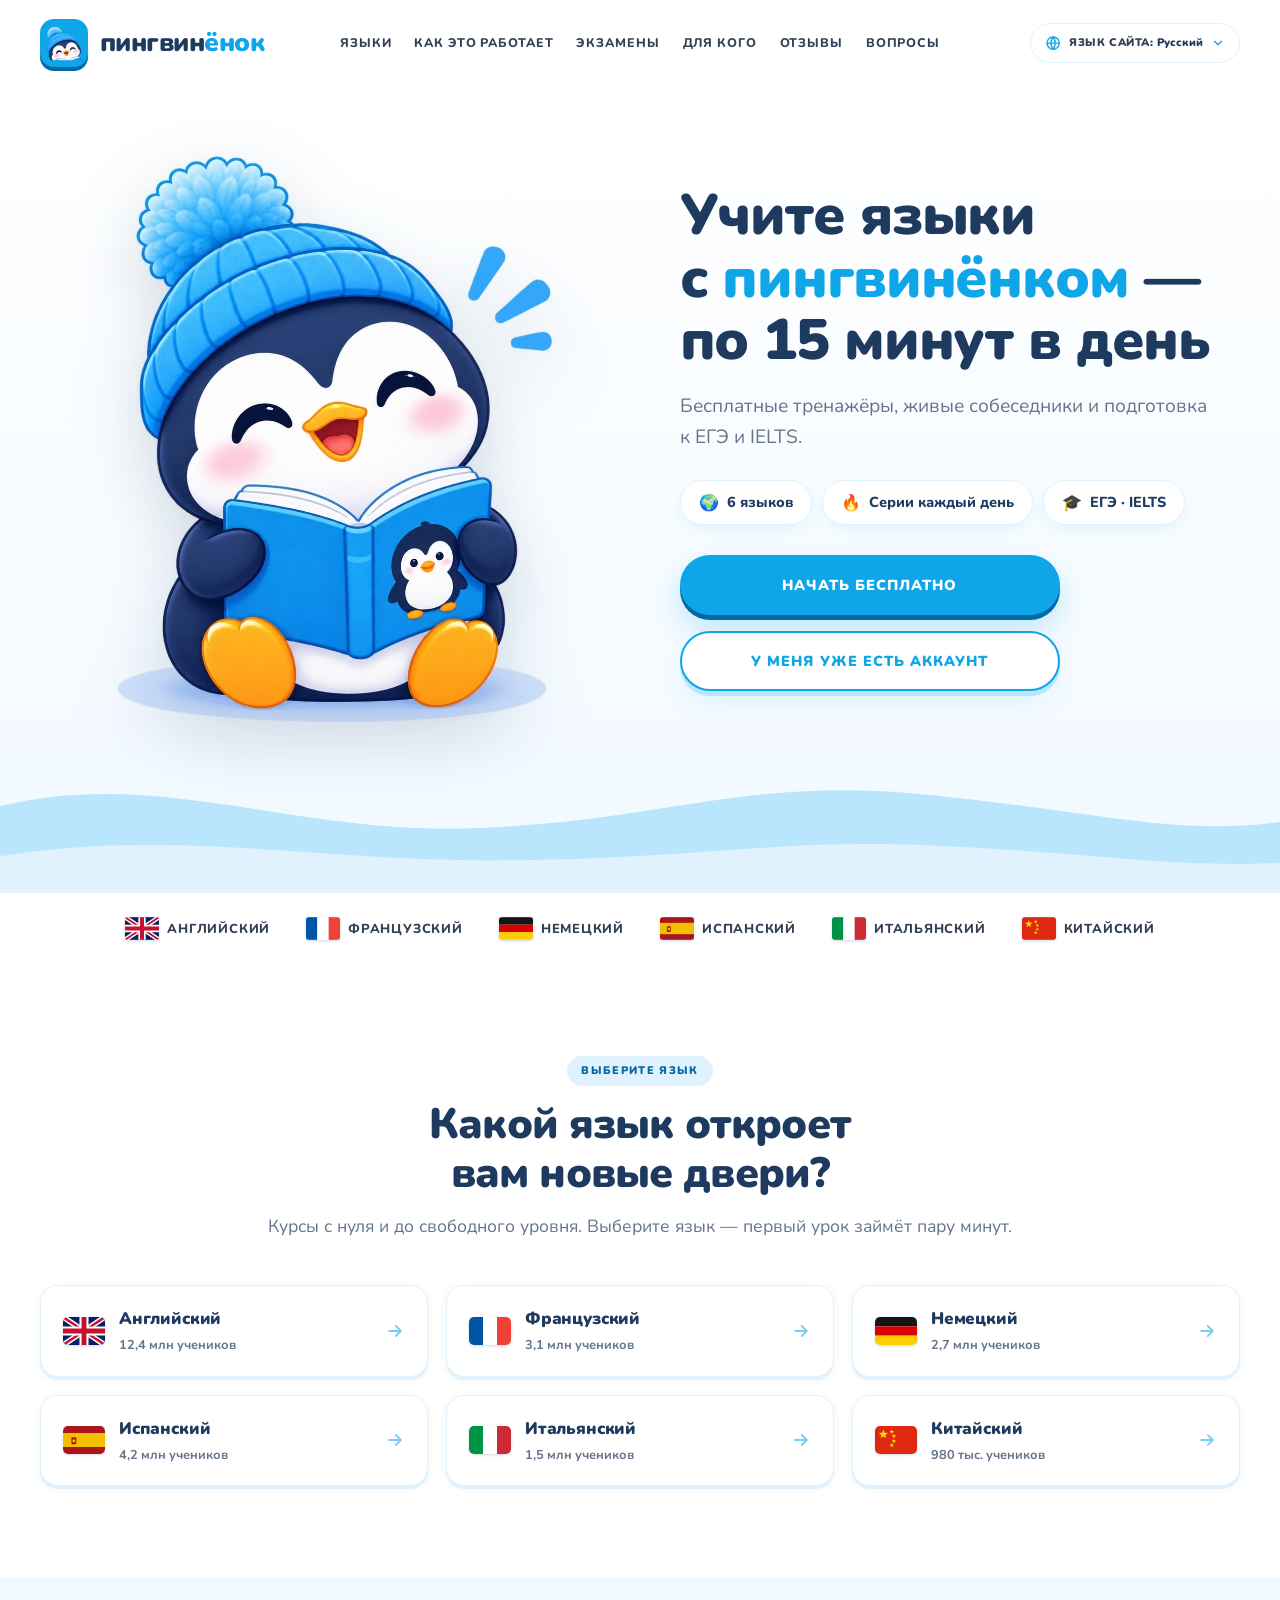
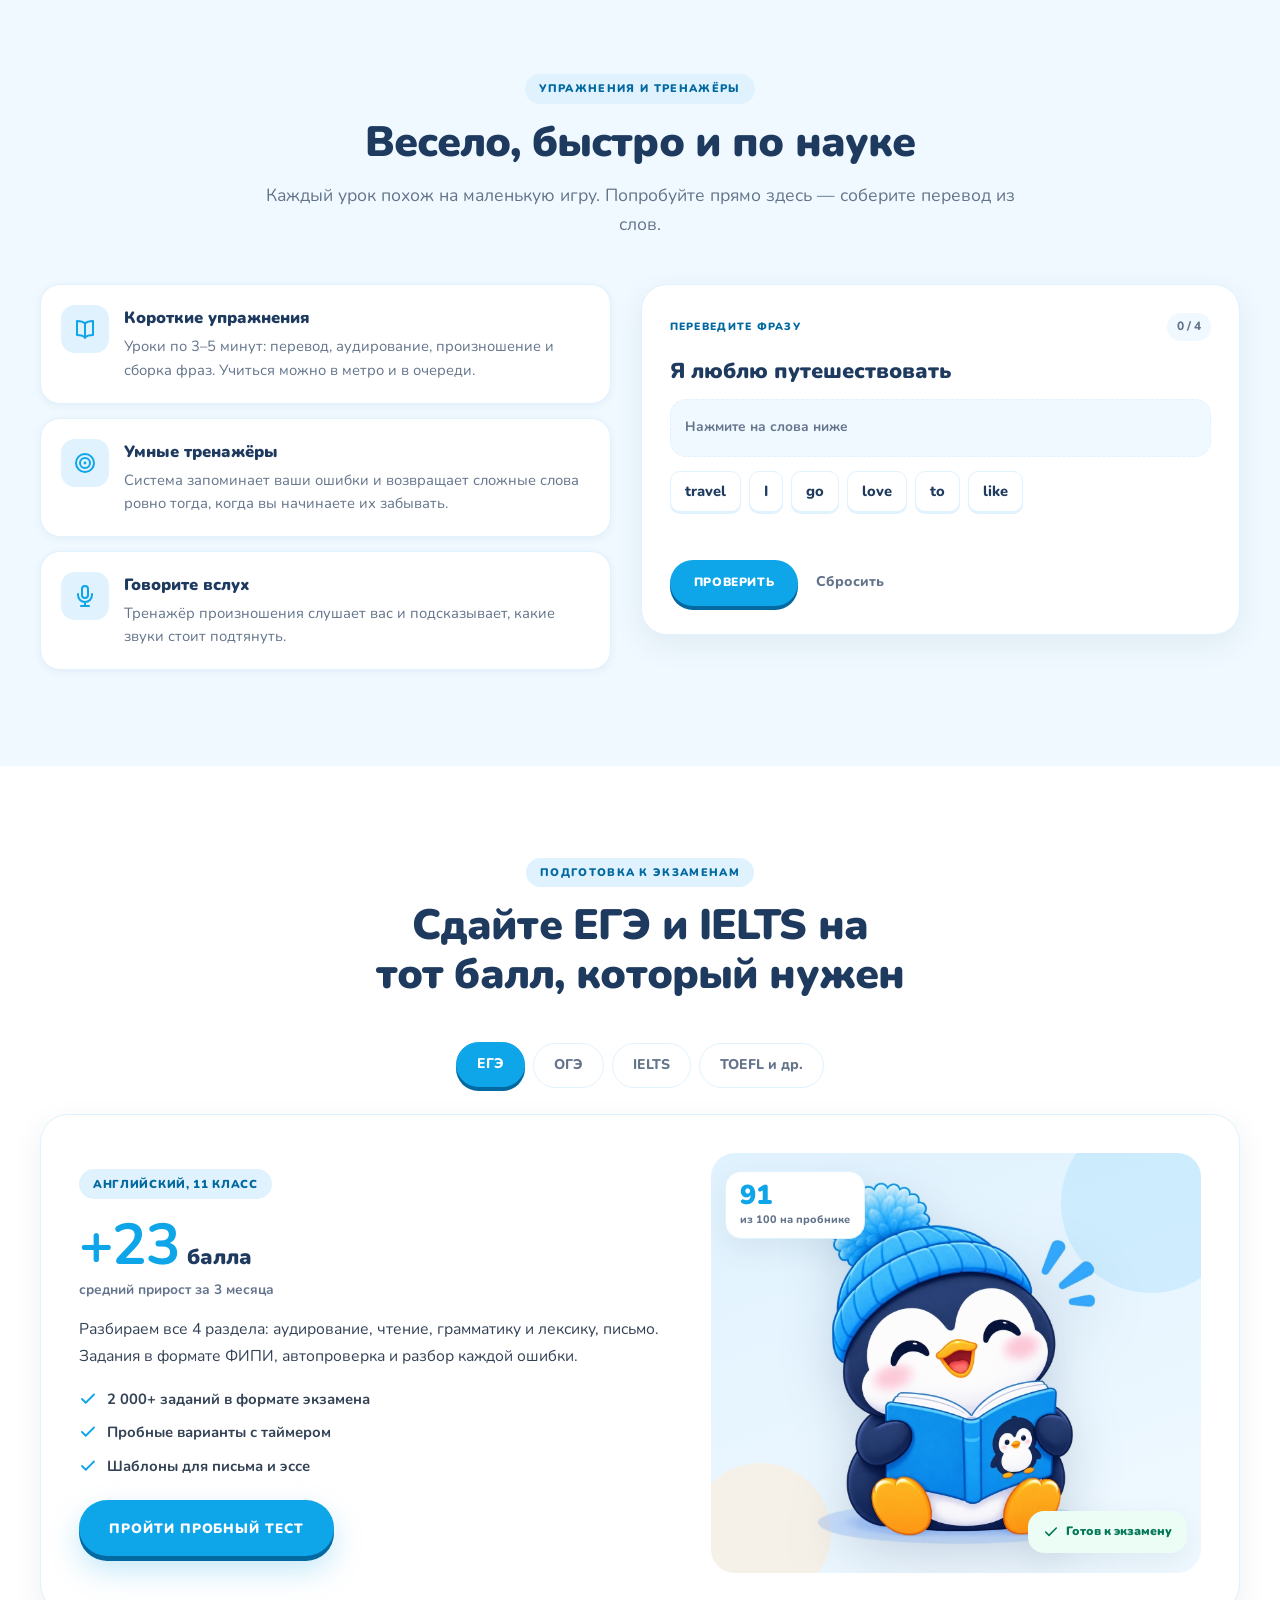
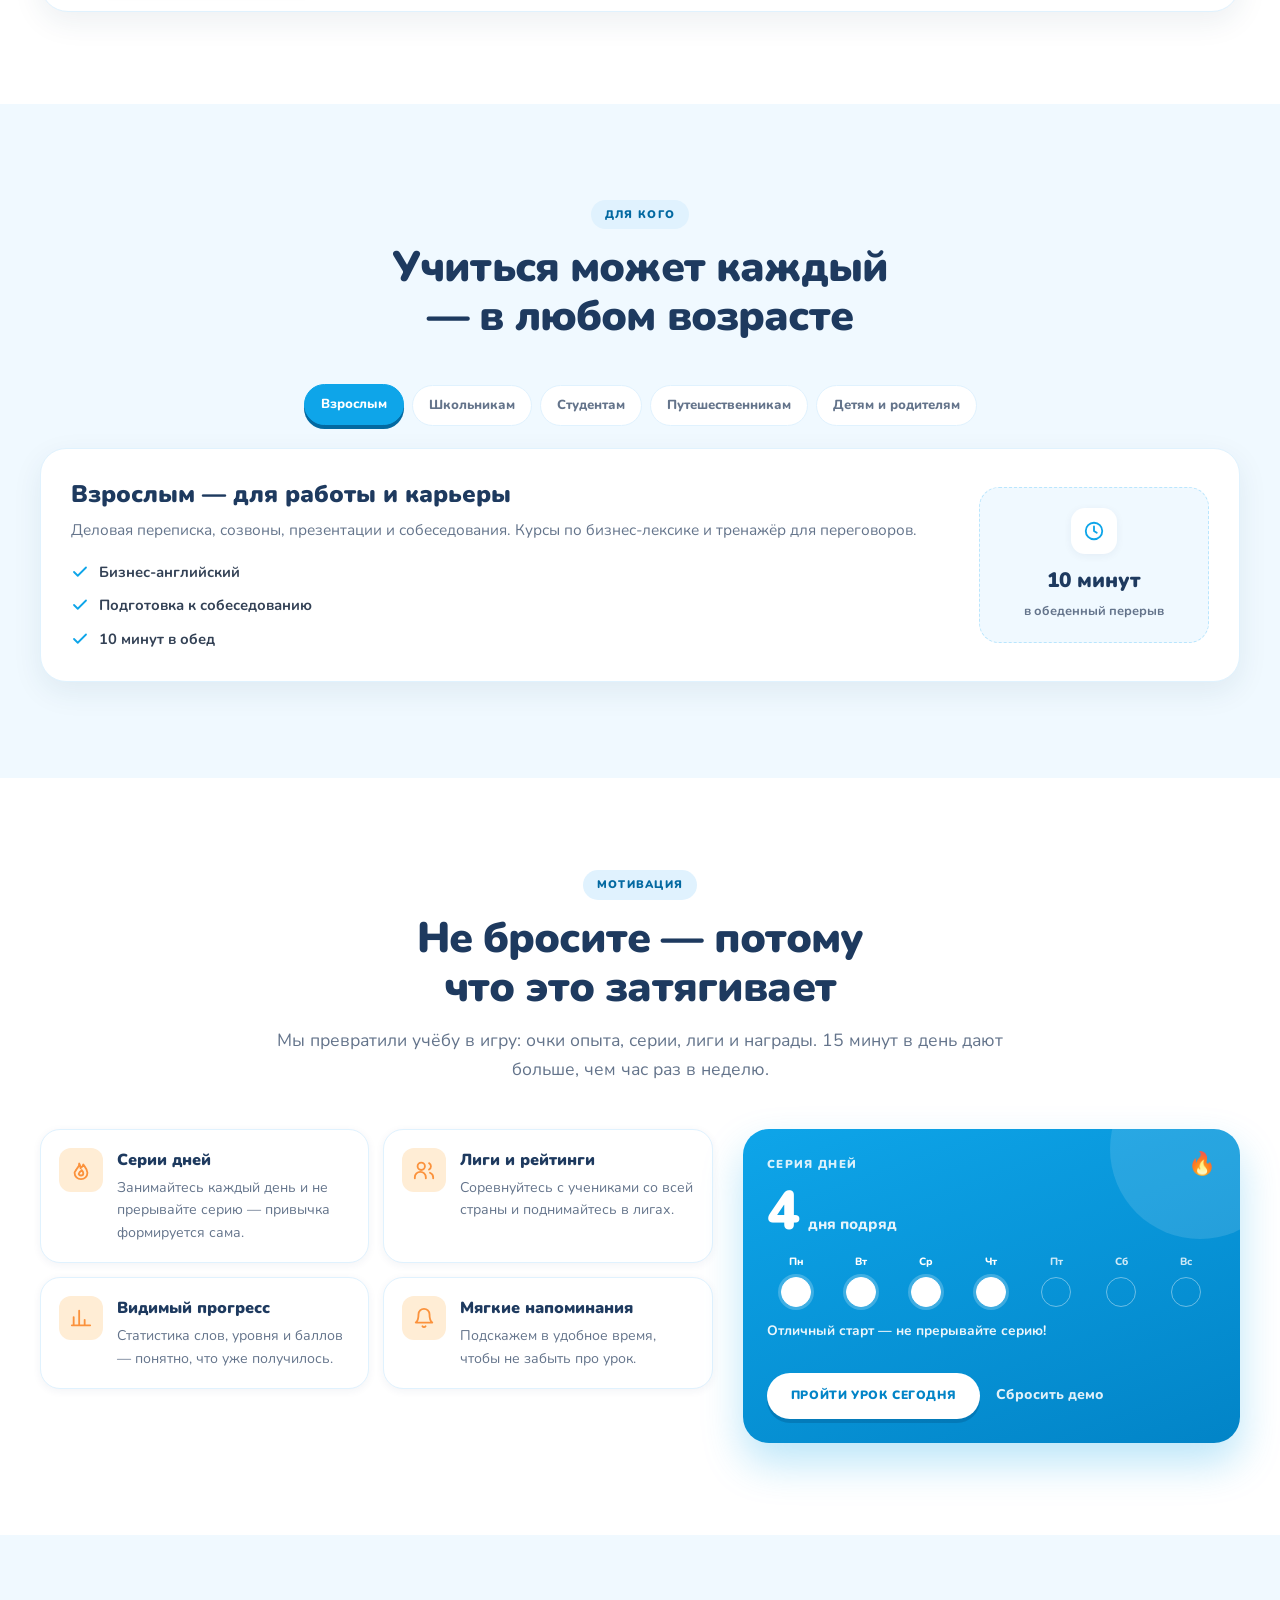
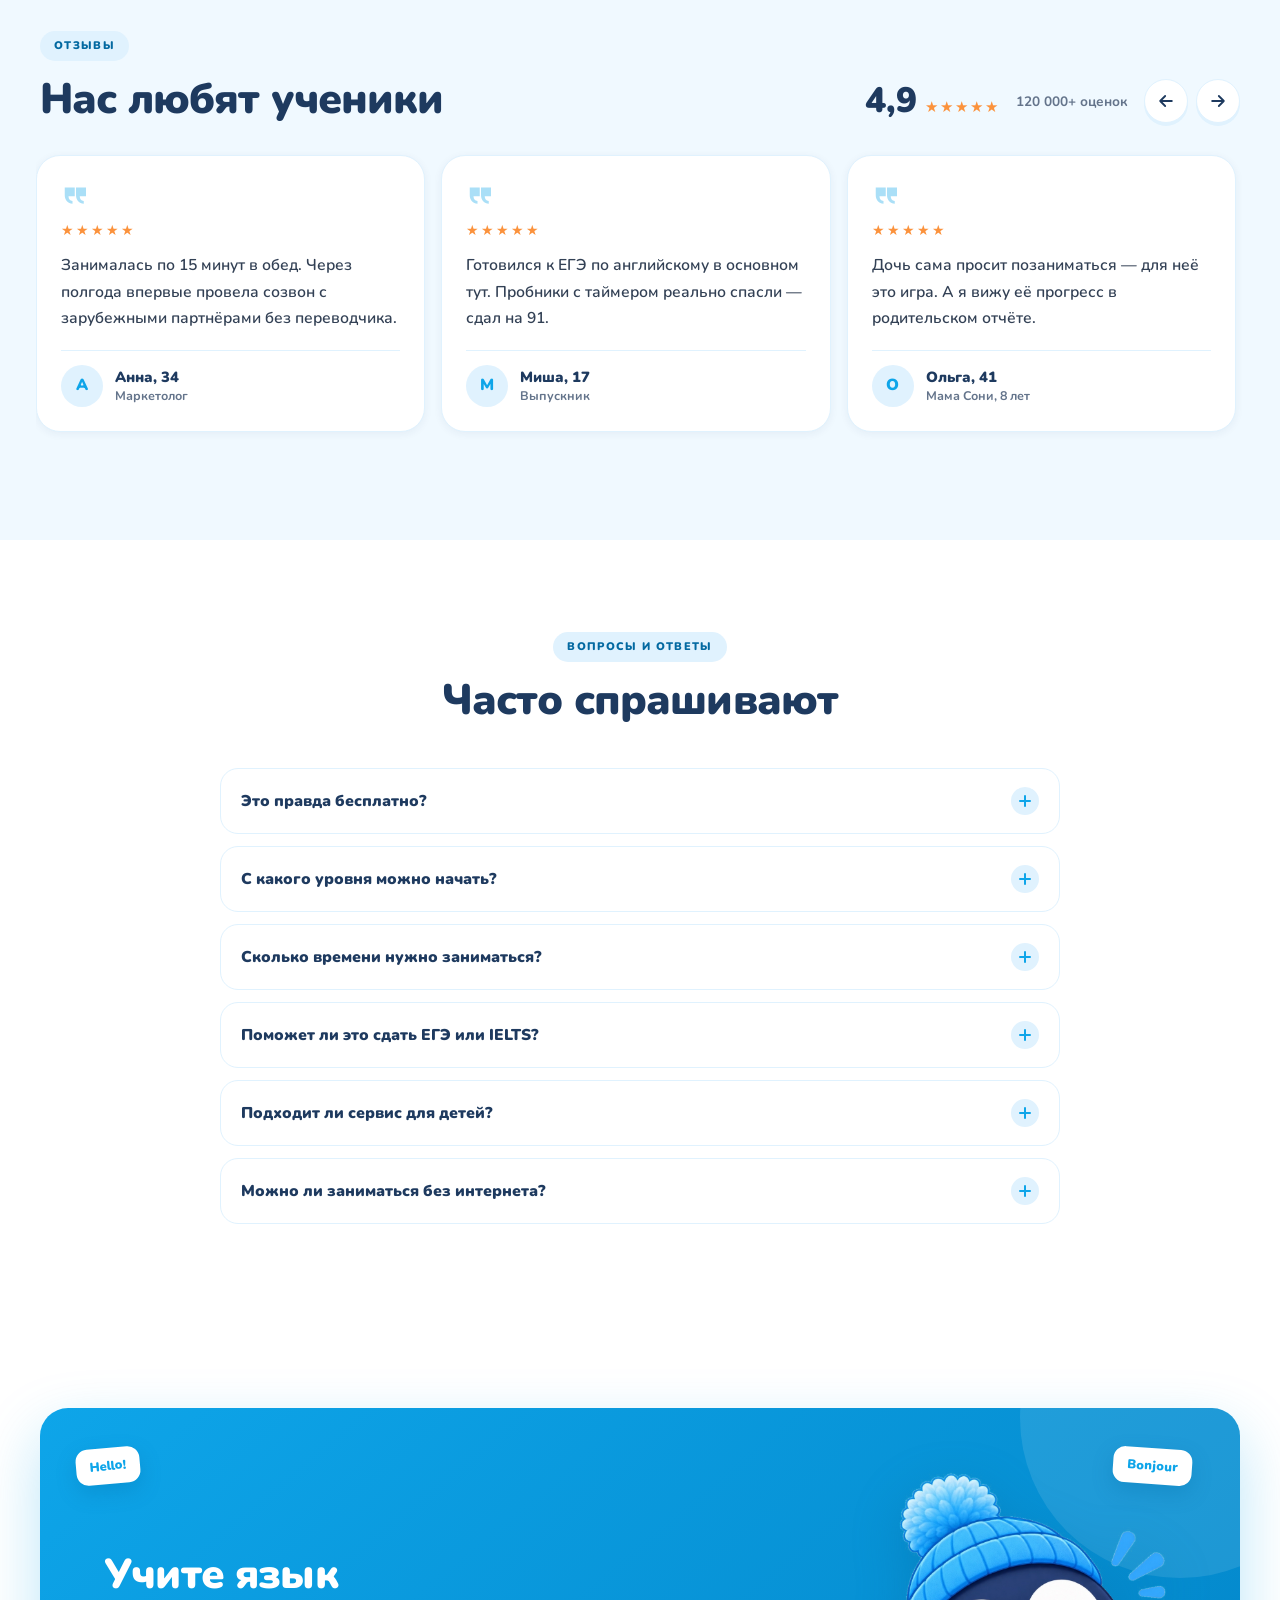
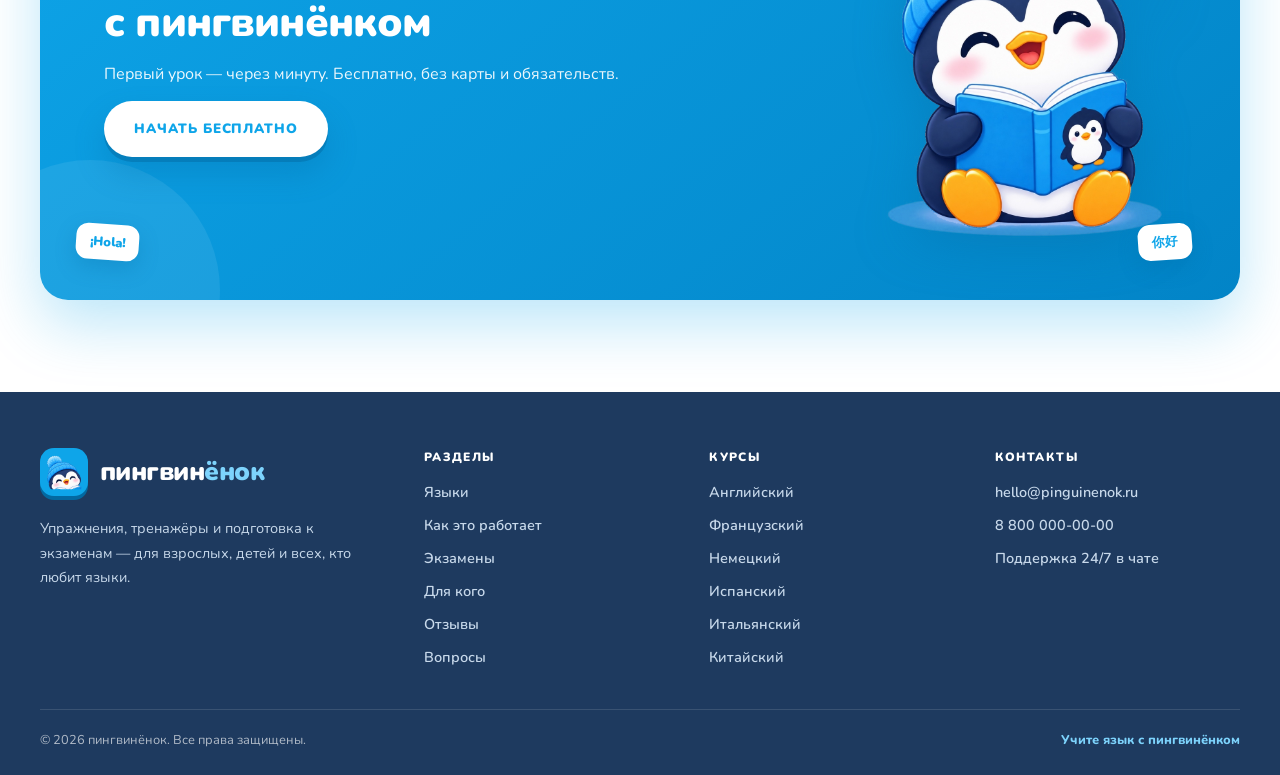
==== index.html @ 251b0331 "Add files via upload" ====
<!DOCTYPE html>
<html lang="ru">
<head>
  <meta charset="UTF-8">
  <meta name="viewport" content="width=device-width, initial-scale=1.0">
  <title>пингвинёнок — учите языки по 15 минут в день</title>
  <meta name="description" content="пингвинёнок — бесплатные тренажёры, живые собеседники и подготовка к ЕГЭ и IELTS. Учите языки по 15 минут в день.">
  <meta name="theme-color" content="#0EA5E9">
  <meta property="og:type" content="website">
  <meta property="og:title" content="пингвинёнок — учите языки по 15 минут в день">
  <meta property="og:description" content="Бесплатные тренажёры, живые собеседники и подготовка к ЕГЭ и IELTS.">
  <meta property="og:image" content="images/penguin-mascot.png">
  <link rel="icon" type="image/png" href="images/favicon.png">
  <link rel="apple-touch-icon" href="images/favicon.png">
  <link rel="preload" as="image" href="images/penguin-mascot.png" fetchpriority="high">
  <link rel="preconnect" href="https://fonts.googleapis.com">
  <link rel="preconnect" href="https://fonts.gstatic.com" crossorigin>
  <link href="https://fonts.googleapis.com/css2?family=Nunito:wght@400;600;700;800;900&display=swap" rel="stylesheet">
  <link rel="stylesheet" href="css/styles.css">
</head>
<body>

<svg class="svg-sprite" aria-hidden="true" focusable="false">
  <symbol id="i-globe" viewBox="0 0 24 24" fill="none" stroke="currentColor" stroke-width="2" stroke-linecap="round" stroke-linejoin="round">
    <circle cx="12" cy="12" r="9"/>
    <path d="M3 12h18"/>
    <path d="M12 3a14.5 14.5 0 0 1 0 18 14.5 14.5 0 0 1 0-18Z"/>
  </symbol>
  <symbol id="i-chevron" viewBox="0 0 24 24" fill="none" stroke="currentColor" stroke-width="2.4" stroke-linecap="round" stroke-linejoin="round">
    <path d="m6 9 6 6 6-6"/>
  </symbol>
  <symbol id="i-close" viewBox="0 0 24 24" fill="none" stroke="currentColor" stroke-width="2.4" stroke-linecap="round">
    <path d="M18 6 6 18M6 6l12 12"/>
  </symbol>
  <symbol id="i-check" viewBox="0 0 24 24" fill="none" stroke="currentColor" stroke-width="2.4" stroke-linecap="round" stroke-linejoin="round">
    <path d="M20 6 9 17l-5-5"/>
  </symbol>
  <symbol id="i-arrow-right" viewBox="0 0 24 24" fill="none" stroke="currentColor" stroke-width="2.2" stroke-linecap="round" stroke-linejoin="round">
    <path d="M5 12h14M13 6l6 6-6 6"/>
  </symbol>
  <symbol id="i-arrow-left" viewBox="0 0 24 24" fill="none" stroke="currentColor" stroke-width="2.2" stroke-linecap="round" stroke-linejoin="round">
    <path d="M19 12H5M11 18l-6-6 6-6"/>
  </symbol>
  <symbol id="i-flame" viewBox="0 0 24 24" fill="none" stroke="currentColor" stroke-width="2" stroke-linecap="round" stroke-linejoin="round">
    <path d="M12 22a7 7 0 0 0 7-7c0-4-3-6.5-4.5-9-.5 2-1.5 3-3 4 0-1.5-.5-3.5-1.5-5 .5 3-2 4.5-3 6.5C6 13.2 5 14 5 15a7 7 0 0 0 7 7Z"/>
    <path d="M12 18a2.5 2.5 0 0 0 2.5-2.5c0-1.4-1-2.4-1.8-3.4-.5 1.2-1.7 1.6-2.4 2.6-.5.7-.8 1.2-.8 1.8A2.5 2.5 0 0 0 12 18Z"/>
  </symbol>
  <symbol id="i-star" viewBox="0 0 24 24" fill="currentColor">
    <path d="m12 2 3.09 6.26L22 9.27l-5 4.87 1.18 6.88L12 17.77l-6.18 3.25L7 14.14 2 9.27l6.91-1.01L12 2Z"/>
  </symbol>
  <symbol id="i-cap" viewBox="0 0 24 24" fill="none" stroke="currentColor" stroke-width="2" stroke-linecap="round" stroke-linejoin="round">
    <path d="M22 10 12 5 2 10l10 5 10-5Z"/>
    <path d="M6 12.5V17c0 1.7 2.7 3 6 3s6-1.3 6-3v-4.5"/>
    <path d="M22 10v6"/>
  </symbol>
  <symbol id="i-chart" viewBox="0 0 24 24" fill="none" stroke="currentColor" stroke-width="2" stroke-linecap="round" stroke-linejoin="round">
    <path d="M4 20V11M10 20V4M16 20v-6M22 20H2"/>
  </symbol>
  <symbol id="i-bell" viewBox="0 0 24 24" fill="none" stroke="currentColor" stroke-width="2" stroke-linecap="round" stroke-linejoin="round">
    <path d="M18 8a6 6 0 0 0-12 0c0 7-3 9-3 9h18s-3-2-3-9"/>
    <path d="M13.7 21a2 2 0 0 1-3.4 0"/>
  </symbol>
  <symbol id="i-users" viewBox="0 0 24 24" fill="none" stroke="currentColor" stroke-width="2" stroke-linecap="round" stroke-linejoin="round">
    <circle cx="9" cy="8" r="4"/>
    <path d="M2 21v-1a6 6 0 0 1 12 0v1"/>
    <path d="M17.5 4.5a4 4 0 0 1 0 7"/>
    <path d="M22 21v-1a5.5 5.5 0 0 0-3.5-5"/>
  </symbol>
  <symbol id="i-mic" viewBox="0 0 24 24" fill="none" stroke="currentColor" stroke-width="2" stroke-linecap="round" stroke-linejoin="round">
    <rect x="9" y="2" width="6" height="12" rx="3"/>
    <path d="M19 10v1a7 7 0 0 1-14 0v-1M12 18v4M8 22h8"/>
  </symbol>
  <symbol id="i-book" viewBox="0 0 24 24" fill="none" stroke="currentColor" stroke-width="2" stroke-linecap="round" stroke-linejoin="round">
    <path d="M12 6.5C10.5 5 8 4 4 4v14c4 0 6.5 1 8 2.5"/>
    <path d="M12 6.5C13.5 5 16 4 20 4v14c-4 0-6.5 1-8 2.5"/>
    <path d="M12 6.5v14"/>
  </symbol>
  <symbol id="i-target" viewBox="0 0 24 24" fill="none" stroke="currentColor" stroke-width="2" stroke-linecap="round" stroke-linejoin="round">
    <circle cx="12" cy="12" r="9"/>
    <circle cx="12" cy="12" r="5"/>
    <circle cx="12" cy="12" r="1.4" fill="currentColor" stroke="none"/>
  </symbol>
  <symbol id="i-sparkles" viewBox="0 0 24 24" fill="none" stroke="currentColor" stroke-width="2" stroke-linecap="round" stroke-linejoin="round">
    <path d="M12 3l1.9 5.1L19 10l-5.1 1.9L12 17l-1.9-5.1L5 10l5.1-1.9L12 3Z"/>
    <path d="M19 15.5l.8 2.2 2.2.8-2.2.8-.8 2.2-.8-2.2-2.2-.8 2.2-.8.8-2.2Z"/>
  </symbol>
  <symbol id="i-clock" viewBox="0 0 24 24" fill="none" stroke="currentColor" stroke-width="2" stroke-linecap="round" stroke-linejoin="round">
    <circle cx="12" cy="12" r="9"/>
    <path d="M12 7v5l3 2"/>
  </symbol>
  <symbol id="i-heart" viewBox="0 0 24 24" fill="currentColor">
    <path d="M20.8 4.6a5.5 5.5 0 0 0-7.8 0L12 5.7l-1-1.1a5.5 5.5 0 0 0-7.8 7.8l1.1 1L12 21l7.7-7.6 1.1-1a5.5 5.5 0 0 0 0-7.8Z"/>
  </symbol>
  <symbol id="i-quote" viewBox="0 0 24 24" fill="currentColor">
    <path d="M6 6h5v7H6c0 2.2 1 3.4 3.2 3.7V19C5.6 18.8 3 16 3 12.2V6Zm9 0h5v7h-5c0 2.2 1 3.4 3.2 3.7V19c-3.6-.2-6.2-3-6.2-6.8V6Z"/>
  </symbol>
  <symbol id="i-play" viewBox="0 0 24 24" fill="currentColor">
    <path d="M8 5.5v13a1 1 0 0 0 1.5.9l10-6.5a1 1 0 0 0 0-1.8l-10-6.5A1 1 0 0 0 8 5.5Z"/>
  </symbol>

  <symbol id="flag-gb" viewBox="0 0 60 40">
    <rect width="60" height="40" fill="#012169"/>
    <path d="M0 0 60 40M60 0 0 40" stroke="#fff" stroke-width="8"/>
    <path d="M0 0 60 40M60 0 0 40" stroke="#C8102E" stroke-width="3.4"/>
    <path d="M30 0v40M0 20h60" stroke="#fff" stroke-width="13"/>
    <path d="M30 0v40M0 20h60" stroke="#C8102E" stroke-width="7"/>
  </symbol>
  <symbol id="flag-fr" viewBox="0 0 60 40">
    <rect width="20" height="40" fill="#0055A4"/>
    <rect x="20" width="20" height="40" fill="#fff"/>
    <rect x="40" width="20" height="40" fill="#EF4135"/>
  </symbol>
  <symbol id="flag-de" viewBox="0 0 60 40">
    <rect width="60" height="13.34" fill="#151515"/>
    <rect y="13.33" width="60" height="13.34" fill="#DD0000"/>
    <rect y="26.66" width="60" height="13.34" fill="#FFCE00"/>
  </symbol>
  <symbol id="flag-es" viewBox="0 0 60 40">
    <rect width="60" height="40" fill="#AA151B"/>
    <rect y="10" width="60" height="20" fill="#F1BF00"/>
    <rect x="12" y="16" width="7" height="10" rx="1.5" fill="#AA151B"/>
    <circle cx="15.5" cy="21" r="2.2" fill="#F1BF00"/>
  </symbol>
  <symbol id="flag-it" viewBox="0 0 60 40">
    <rect width="20" height="40" fill="#009246"/>
    <rect x="20" width="20" height="40" fill="#fff"/>
    <rect x="40" width="20" height="40" fill="#CE2B37"/>
  </symbol>
  <symbol id="flag-cn" viewBox="0 0 60 40">
    <rect width="60" height="40" fill="#DE2910"/>
    <path fill="#FFDE00" d="M12 5l1.65 4.73 5.01.11-3.99 3.03 1.45 4.79L12 14.8l-4.12 2.86 1.45-4.79-3.99-3.03 5.01-.11L12 5Z"/>
    <path fill="#FFDE00" d="M24 5l.8 2.3 2.44.05-1.94 1.47.7 2.33-2-1.39-2 1.39.7-2.33-1.94-1.47 2.44-.05L24 5Z"/>
    <path fill="#FFDE00" d="M27 11l.8 2.3 2.44.05-1.94 1.47.7 2.33-2-1.39-2 1.39.7-2.33-1.94-1.47 2.44-.05L27 11Z"/>
    <path fill="#FFDE00" d="M27 18l.8 2.3 2.44.05-1.94 1.47.7 2.33-2-1.39-2 1.39.7-2.33-1.94-1.47 2.44-.05L27 18Z"/>
    <path fill="#FFDE00" d="M24 24l.8 2.3 2.44.05-1.94 1.47.7 2.33-2-1.39-2 1.39.7-2.33-1.94-1.47 2.44-.05L24 24Z"/>
  </symbol>
</svg>

<a class="skip-link" href="#main">Перейти к содержимому</a>

<header class="site-header" data-header>
  <div class="container header__inner">
    <a class="logo" href="#top" aria-label="пингвинёнок — на главную">
      <span class="logo__icon"><img src="images/penguin-icon.png" alt="" width="48" height="48"></span>
      <span class="logo__text"><span class="logo__text-dark">пингвин</span><span class="logo__text-blue">ёнок</span></span>
    </a>

    <nav class="nav" aria-label="Основная навигация">
      <ul class="nav__list">
        <li><a class="nav__link" href="#languages" data-i18n="nav.languages">Языки</a></li>
        <li><a class="nav__link" href="#method" data-i18n="nav.how">Как это работает</a></li>
        <li><a class="nav__link" href="#exams" data-i18n="nav.exams">Экзамены</a></li>
        <li><a class="nav__link" href="#audience" data-i18n="nav.audience">Для кого</a></li>
        <li><a class="nav__link" href="#reviews" data-i18n="nav.reviews">Отзывы</a></li>
        <li><a class="nav__link" href="#faq" data-i18n="nav.faq">Вопросы</a></li>
      </ul>
    </nav>

    <div class="header__right">
      <div class="lang-switcher" data-lang-switcher>
        <button class="lang-switcher__toggle" type="button" data-lang-toggle aria-expanded="false" aria-haspopup="listbox" aria-label="Выбрать язык сайта">
          <svg class="icon" aria-hidden="true"><use href="#i-globe"/></svg>
          <span class="lang-switcher__label"><span data-i18n="lang.label">Язык сайта</span>: <span class="lang-switcher__current" data-lang-current>Русский</span></span>
          <svg class="icon lang-switcher__chevron" aria-hidden="true"><use href="#i-chevron"/></svg>
        </button>
        <ul class="lang-menu" role="listbox" aria-label="Язык сайта" data-lang-menu hidden>
          <li><button class="lang-menu__option" type="button" role="option" data-set-lang="ru" aria-selected="true">Русский<svg class="icon lang-menu__check" aria-hidden="true"><use href="#i-check"/></svg></button></li>
          <li><button class="lang-menu__option" type="button" role="option" data-set-lang="en" aria-selected="false">English<svg class="icon lang-menu__check" aria-hidden="true"><use href="#i-check"/></svg></button></li>
          <li><button class="lang-menu__option" type="button" role="option" data-set-lang="de" aria-selected="false">Deutsch<svg class="icon lang-menu__check" aria-hidden="true"><use href="#i-check"/></svg></button></li>
          <li><button class="lang-menu__option" type="button" role="option" data-set-lang="fr" aria-selected="false">Français<svg class="icon lang-menu__check" aria-hidden="true"><use href="#i-check"/></svg></button></li>
          <li><button class="lang-menu__option" type="button" role="option" data-set-lang="es" aria-selected="false">Español<svg class="icon lang-menu__check" aria-hidden="true"><use href="#i-check"/></svg></button></li>
          <li><button class="lang-menu__option" type="button" role="option" data-set-lang="zh" aria-selected="false">中文<svg class="icon lang-menu__check" aria-hidden="true"><use href="#i-check"/></svg></button></li>
        </ul>
      </div>

      <button class="burger" type="button" data-menu-open aria-label="Открыть меню" aria-expanded="false" aria-controls="mobile-menu">
        <span class="burger__line"></span>
        <span class="burger__line"></span>
        <span class="burger__line"></span>
      </button>
    </div>
  </div>
</header>

<div class="drawer-overlay" data-drawer-overlay aria-hidden="true"></div>

<aside class="drawer" id="mobile-menu" aria-label="Мобильное меню" aria-hidden="true">
  <div class="drawer__head">
    <a class="logo logo--drawer" href="#top" data-drawer-link>
      <span class="logo__icon"><img src="images/penguin-icon.png" alt="" width="48" height="48"></span>
      <span class="logo__text"><span class="logo__text-dark">пингвин</span><span class="logo__text-blue">ёнок</span></span>
    </a>
    <button class="drawer__close" type="button" data-menu-close aria-label="Закрыть меню">
      <svg class="icon" aria-hidden="true"><use href="#i-close"/></svg>
    </button>
  </div>

  <nav class="drawer__nav" aria-label="Мобильная навигация">
    <a href="#languages" data-drawer-link data-i18n="nav.languages">Языки</a>
    <a href="#method" data-drawer-link data-i18n="nav.how">Как это работает</a>
    <a href="#exams" data-drawer-link data-i18n="nav.exams">Экзамены</a>
    <a href="#audience" data-drawer-link data-i18n="nav.audience">Для кого</a>
    <a href="#reviews" data-drawer-link data-i18n="nav.reviews">Отзывы</a>
    <a href="#faq" data-drawer-link data-i18n="nav.faq">Вопросы</a>
  </nav>

  <div class="drawer__lang">
    <p class="drawer__lang-label" data-i18n="lang.label">Язык сайта</p>
    <div class="drawer__lang-grid">
      <button type="button" data-set-lang="ru" aria-pressed="true">Русский</button>
      <button type="button" data-set-lang="en" aria-pressed="false">English</button>
      <button type="button" data-set-lang="de" aria-pressed="false">Deutsch</button>
      <button type="button" data-set-lang="fr" aria-pressed="false">Français</button>
      <button type="button" data-set-lang="es" aria-pressed="false">Español</button>
      <button type="button" data-set-lang="zh" aria-pressed="false">中文</button>
    </div>
  </div>

  <a class="btn btn--primary drawer__cta" href="#cta" data-drawer-link data-i18n="btn.start">Начать бесплатно</a>
</aside>

<main id="main">
  <section class="hero" id="top">
    <div class="hero__stage">
      <div class="snow" data-snow aria-hidden="true"></div>

      <div class="container hero__inner">
        <div class="hero__media">
          <div class="hero__mascot-wrap">
            <img class="hero__mascot" src="images/penguin-mascot.png" alt="Пингвинёнок в синей шапке читает книгу" width="930" height="1200" fetchpriority="high">
          </div>

          <div class="bubbles" aria-hidden="true">
            <span class="bubble bubble--hello" lang="en">Hello!</span>
            <span class="bubble bubble--bonjour" lang="fr">Bonjour</span>
            <span class="bubble bubble--nihao" lang="zh">你好</span>
            <span class="bubble bubble--heart">
              <svg class="bubble__heart" viewBox="0 0 24 24" aria-hidden="true"><use href="#i-heart"/></svg>
            </span>
          </div>
        </div>

        <div class="hero__content">
          <h1 class="hero__title">
            <span class="hero__title-line" data-i18n="hero.line1">Учите языки</span>
            <span class="hero__title-line"><span data-i18n="hero.line2pre">с </span><span class="hero__accent" data-i18n="hero.accent">пингвинёнком</span><span data-i18n="hero.line2post"> —</span></span>
            <span class="hero__title-line" data-i18n="hero.line3">по 15 минут в день</span>
          </h1>

          <p class="hero__subtitle" data-i18n="hero.subtitle">Бесплатные тренажёры, живые собеседники и подготовка к ЕГЭ и IELTS.</p>

          <ul class="hero__pills">
            <li class="pill"><span class="pill__emoji" aria-hidden="true">🌍</span><span data-i18n="hero.pill1">6 языков</span></li>
            <li class="pill"><span class="pill__emoji" aria-hidden="true">🔥</span><span data-i18n="hero.pill2">Серии каждый день</span></li>
            <li class="pill"><span class="pill__emoji" aria-hidden="true">🎓</span><span data-i18n="hero.pill3">ЕГЭ · IELTS</span></li>
          </ul>

          <div class="hero__actions">
            <a class="btn btn--primary" href="#cta" data-i18n="btn.start">Начать бесплатно</a>
            <a class="btn btn--secondary" href="#method" data-i18n="btn.account">У меня уже есть аккаунт</a>
          </div>
        </div>
      </div>

      <div class="hero__waves" aria-hidden="true">
        <svg class="wave wave--back" viewBox="0 0 1440 140" preserveAspectRatio="none"><path d="M0 52c180-40 330 30 540 22s300-52 500-34 280 42 400 28v72H0Z"/></svg>
        <svg class="wave wave--front" viewBox="0 0 1440 140" preserveAspectRatio="none"><path d="M0 82c200-44 360 10 580 6s300-34 480-22 260 34 380 26v48H0Z"/></svg>
      </div>
    </div>

    <div class="flags-strip">
      <ul class="flags-strip__list">
        <li class="flags-strip__item"><svg class="flag" aria-hidden="true"><use href="#flag-gb"/></svg><span data-i18n="flag.en">Английский</span></li>
        <li class="flags-strip__item"><svg class="flag" aria-hidden="true"><use href="#flag-fr"/></svg><span data-i18n="flag.fr">Французский</span></li>
        <li class="flags-strip__item"><svg class="flag" aria-hidden="true"><use href="#flag-de"/></svg><span data-i18n="flag.de">Немецкий</span></li>
        <li class="flags-strip__item"><svg class="flag" aria-hidden="true"><use href="#flag-es"/></svg><span data-i18n="flag.es">Испанский</span></li>
        <li class="flags-strip__item"><svg class="flag" aria-hidden="true"><use href="#flag-it"/></svg><span data-i18n="flag.it">Итальянский</span></li>
        <li class="flags-strip__item"><svg class="flag" aria-hidden="true"><use href="#flag-cn"/></svg><span data-i18n="flag.cn">Китайский</span></li>
      </ul>
    </div>
  </section>

  <section class="section" id="languages" aria-labelledby="languages-title">
    <div class="container">
      <div class="section__head reveal">
        <span class="eyebrow">Выберите язык</span>
        <h2 class="section__title" id="languages-title">Какой язык откроет вам новые двери?</h2>
        <p class="section__lead">Курсы с нуля и до свободного уровня. Выберите язык — первый урок займёт пару минут.</p>
      </div>

      <div class="language-grid">
        <a class="language-card reveal" href="#cta">
          <span class="language-card__flag"><svg class="flag" aria-hidden="true"><use href="#flag-gb"/></svg></span>
          <span class="language-card__body"><span class="language-card__name">Английский</span><span class="language-card__meta">12,4 млн учеников</span></span>
          <svg class="icon language-card__arrow" aria-hidden="true"><use href="#i-arrow-right"/></svg>
        </a>
        <a class="language-card reveal" href="#cta">
          <span class="language-card__flag"><svg class="flag" aria-hidden="true"><use href="#flag-fr"/></svg></span>
          <span class="language-card__body"><span class="language-card__name">Французский</span><span class="language-card__meta">3,1 млн учеников</span></span>
          <svg class="icon language-card__arrow" aria-hidden="true"><use href="#i-arrow-right"/></svg>
        </a>
        <a class="language-card reveal" href="#cta">
          <span class="language-card__flag"><svg class="flag" aria-hidden="true"><use href="#flag-de"/></svg></span>
          <span class="language-card__body"><span class="language-card__name">Немецкий</span><span class="language-card__meta">2,7 млн учеников</span></span>
          <svg class="icon language-card__arrow" aria-hidden="true"><use href="#i-arrow-right"/></svg>
        </a>
        <a class="language-card reveal" href="#cta">
          <span class="language-card__flag"><svg class="flag" aria-hidden="true"><use href="#flag-es"/></svg></span>
          <span class="language-card__body"><span class="language-card__name">Испанский</span><span class="language-card__meta">4,2 млн учеников</span></span>
          <svg class="icon language-card__arrow" aria-hidden="true"><use href="#i-arrow-right"/></svg>
        </a>
        <a class="language-card reveal" href="#cta">
          <span class="language-card__flag"><svg class="flag" aria-hidden="true"><use href="#flag-it"/></svg></span>
          <span class="language-card__body"><span class="language-card__name">Итальянский</span><span class="language-card__meta">1,5 млн учеников</span></span>
          <svg class="icon language-card__arrow" aria-hidden="true"><use href="#i-arrow-right"/></svg>
        </a>
        <a class="language-card reveal" href="#cta">
          <span class="language-card__flag"><svg class="flag" aria-hidden="true"><use href="#flag-cn"/></svg></span>
          <span class="language-card__body"><span class="language-card__name">Китайский</span><span class="language-card__meta">980 тыс. учеников</span></span>
          <svg class="icon language-card__arrow" aria-hidden="true"><use href="#i-arrow-right"/></svg>
        </a>
      </div>
    </div>
  </section>

  <section class="section section--tinted" id="method" aria-labelledby="method-title">
    <div class="container">
      <div class="section__head reveal">
        <span class="eyebrow">Упражнения и тренажёры</span>
        <h2 class="section__title" id="method-title">Весело, быстро и по науке</h2>
        <p class="section__lead">Каждый урок похож на маленькую игру. Попробуйте прямо здесь — соберите перевод из слов.</p>
      </div>

      <div class="method-grid">
        <ul class="feature-list">
          <li class="feature reveal">
            <span class="feature__icon"><svg class="icon" aria-hidden="true"><use href="#i-book"/></svg></span>
            <div class="feature__body">
              <h3>Короткие упражнения</h3>
              <p>Уроки по 3–5 минут: перевод, аудирование, произношение и сборка фраз. Учиться можно в метро и в очереди.</p>
            </div>
          </li>
          <li class="feature reveal">
            <span class="feature__icon"><svg class="icon" aria-hidden="true"><use href="#i-target"/></svg></span>
            <div class="feature__body">
              <h3>Умные тренажёры</h3>
              <p>Система запоминает ваши ошибки и возвращает сложные слова ровно тогда, когда вы начинаете их забывать.</p>
            </div>
          </li>
          <li class="feature reveal">
            <span class="feature__icon"><svg class="icon" aria-hidden="true"><use href="#i-mic"/></svg></span>
            <div class="feature__body">
              <h3>Говорите вслух</h3>
              <p>Тренажёр произношения слушает вас и подсказывает, какие звуки стоит подтянуть.</p>
            </div>
          </li>
        </ul>

        <div class="exercise-card reveal" data-exercise>
          <div class="exercise-card__head">
            <span class="exercise-card__label">Переведите фразу</span>
            <span class="exercise-card__progress"><span data-exercise-count>0</span> / 4</span>
          </div>
          <p class="exercise-card__sentence" lang="ru">Я люблю путешествовать</p>
          <div class="exercise-card__answer" data-exercise-answer aria-live="polite" aria-label="Собранный перевод"></div>
          <div class="exercise-card__bank" data-exercise-bank></div>
          <p class="exercise-card__feedback" data-exercise-feedback aria-live="polite"></p>
          <div class="exercise-card__actions">
            <button class="btn btn--primary btn--sm" type="button" data-exercise-check>Проверить</button>
            <button class="btn-text" type="button" data-exercise-reset>Сбросить</button>
          </div>
        </div>
      </div>
    </div>
  </section>

  <section class="section" id="exams" aria-labelledby="exams-title">
    <div class="container">
      <div class="section__head reveal">
        <span class="eyebrow">Подготовка к экзаменам</span>
        <h2 class="section__title" id="exams-title">Сдайте ЕГЭ и IELTS на тот балл, который нужен</h2>
      </div>

      <div class="exam-tabs reveal" role="tablist" aria-label="Тип экзамена">
        <button class="exam-tab is-active" type="button" role="tab" id="exam-tab-ege" aria-selected="true" aria-controls="exam-panel" data-exam="ege">ЕГЭ</button>
        <button class="exam-tab" type="button" role="tab" id="exam-tab-oge" aria-selected="false" aria-controls="exam-panel" data-exam="oge">ОГЭ</button>
        <button class="exam-tab" type="button" role="tab" id="exam-tab-ielts" aria-selected="false" aria-controls="exam-panel" data-exam="ielts">IELTS</button>
        <button class="exam-tab" type="button" role="tab" id="exam-tab-toefl" aria-selected="false" aria-controls="exam-panel" data-exam="toefl">TOEFL и др.</button>
      </div>

      <div class="exam-panel reveal" id="exam-panel" role="tabpanel" aria-labelledby="exam-tab-ege" data-exam-panel>
        <div class="exam-panel__content">
          <span class="exam-panel__tag" data-exam-tag>Английский, 11 класс</span>
          <p class="exam-panel__score"><strong data-exam-score>+23</strong> <span data-exam-unit>балла</span></p>
          <p class="exam-panel__score-note" data-exam-note>средний прирост за 3 месяца</p>
          <p class="exam-panel__text" data-exam-text>Разбираем все 4 раздела: аудирование, чтение, грамматику и лексику, письмо. Задания в формате ФИПИ, автопроверка и разбор каждой ошибки.</p>
          <ul class="check-list">
            <li><svg class="icon check-list__icon" aria-hidden="true"><use href="#i-check"/></svg>2 000+ заданий в формате экзамена</li>
            <li><svg class="icon check-list__icon" aria-hidden="true"><use href="#i-check"/></svg>Пробные варианты с таймером</li>
            <li><svg class="icon check-list__icon" aria-hidden="true"><use href="#i-check"/></svg>Шаблоны для письма и эссе</li>
          </ul>
          <a class="btn btn--primary" href="#cta">Пройти пробный тест</a>
        </div>

        <div class="exam-visual" aria-hidden="true">
          <span class="exam-visual__blob exam-visual__blob--one"></span>
          <span class="exam-visual__blob exam-visual__blob--two"></span>
          <img class="exam-visual__mascot" src="images/penguin-mascot.png" alt="" width="930" height="1200" loading="lazy">
          <div class="exam-badge exam-badge--score">
            <span class="exam-badge__value">91</span>
            <span class="exam-badge__label">из 100 на пробнике</span>
          </div>
          <div class="exam-badge exam-badge--check">
            <svg class="icon" aria-hidden="true"><use href="#i-check"/></svg>
            Готов к экзамену
          </div>
        </div>
      </div>
    </div>
  </section>

  <section class="section section--tinted" id="audience" aria-labelledby="audience-title">
    <div class="container">
      <div class="section__head reveal">
        <span class="eyebrow">Для кого</span>
        <h2 class="section__title" id="audience-title">Учиться может каждый — в любом возрасте</h2>
      </div>

      <div class="audience reveal">
        <div class="audience-tabs" role="tablist" aria-label="Кому подходит сервис">
          <button class="audience-tab is-active" type="button" role="tab" aria-selected="true" aria-controls="audience-panel" data-audience="adults">Взрослым</button>
          <button class="audience-tab" type="button" role="tab" aria-selected="false" aria-controls="audience-panel" data-audience="school">Школьникам</button>
          <button class="audience-tab" type="button" role="tab" aria-selected="false" aria-controls="audience-panel" data-audience="students">Студентам</button>
          <button class="audience-tab" type="button" role="tab" aria-selected="false" aria-controls="audience-panel" data-audience="travellers">Путешественникам</button>
          <button class="audience-tab" type="button" role="tab" aria-selected="false" aria-controls="audience-panel" data-audience="kids">Детям и родителям</button>
        </div>

        <div class="audience-panel" id="audience-panel" role="tabpanel" data-audience-panel>
          <div class="audience-panel__body">
            <h3 data-audience-title>Взрослым — для работы и карьеры</h3>
            <p data-audience-text>Деловая переписка, созвоны, презентации и собеседования. Курсы по бизнес-лексике и тренажёр для переговоров.</p>
            <ul class="check-list" data-audience-bullets>
              <li><svg class="icon check-list__icon" aria-hidden="true"><use href="#i-check"/></svg>Бизнес-английский</li>
              <li><svg class="icon check-list__icon" aria-hidden="true"><use href="#i-check"/></svg>Подготовка к собеседованию</li>
              <li><svg class="icon check-list__icon" aria-hidden="true"><use href="#i-check"/></svg>10 минут в обед</li>
            </ul>
          </div>
          <div class="audience-panel__stat">
            <span class="audience-panel__stat-icon"><svg class="icon" aria-hidden="true"><use href="#i-clock" data-audience-icon-use/></svg></span>
            <strong data-audience-stat-value>10 минут</strong>
            <span data-audience-stat-label>в обеденный перерыв</span>
          </div>
        </div>
      </div>
    </div>
  </section>

  <section class="section" id="motivation" aria-labelledby="motivation-title">
    <div class="container">
      <div class="section__head reveal">
        <span class="eyebrow">Мотивация</span>
        <h2 class="section__title" id="motivation-title">Не бросите — потому что это затягивает</h2>
        <p class="section__lead">Мы превратили учёбу в игру: очки опыта, серии, лиги и награды. 15 минут в день дают больше, чем час раз в неделю.</p>
      </div>

      <div class="motivation-grid">
        <ul class="motivation-list">
          <li class="motivation-item reveal">
            <span class="motivation-item__icon"><svg class="icon" aria-hidden="true"><use href="#i-flame"/></svg></span>
            <div>
              <h3>Серии дней</h3>
              <p>Занимайтесь каждый день и не прерывайте серию — привычка формируется сама.</p>
            </div>
          </li>
          <li class="motivation-item reveal">
            <span class="motivation-item__icon"><svg class="icon" aria-hidden="true"><use href="#i-users"/></svg></span>
            <div>
              <h3>Лиги и рейтинги</h3>
              <p>Соревнуйтесь с учениками со всей страны и поднимайтесь в лигах.</p>
            </div>
          </li>
          <li class="motivation-item reveal">
            <span class="motivation-item__icon"><svg class="icon" aria-hidden="true"><use href="#i-chart"/></svg></span>
            <div>
              <h3>Видимый прогресс</h3>
              <p>Статистика слов, уровня и баллов — понятно, что уже получилось.</p>
            </div>
          </li>
          <li class="motivation-item reveal">
            <span class="motivation-item__icon"><svg class="icon" aria-hidden="true"><use href="#i-bell"/></svg></span>
            <div>
              <h3>Мягкие напоминания</h3>
              <p>Подскажем в удобное время, чтобы не забыть про урок.</p>
            </div>
          </li>
        </ul>

        <div class="streak-card reveal" data-streak>
          <div class="streak-card__head">
            <span class="streak-card__label">Серия дней</span>
            <span class="streak-card__flame" aria-hidden="true">🔥</span>
          </div>
          <p class="streak-card__count"><strong data-streak-count>4</strong> <span data-streak-word>дней подряд</span></p>
          <ul class="streak-days" data-streak-days>
            <li><span>Пн</span><span class="streak-day__dot"></span></li>
            <li><span>Вт</span><span class="streak-day__dot"></span></li>
            <li><span>Ср</span><span class="streak-day__dot"></span></li>
            <li><span>Чт</span><span class="streak-day__dot"></span></li>
            <li><span>Пт</span><span class="streak-day__dot"></span></li>
            <li><span>Сб</span><span class="streak-day__dot"></span></li>
            <li><span>Вс</span><span class="streak-day__dot"></span></li>
          </ul>
          <p class="streak-card__message" data-streak-message aria-live="polite">Отличный старт — не прерывайте серию!</p>
          <div class="streak-card__actions">
            <button class="btn btn--primary btn--sm" type="button" data-streak-done>Пройти урок сегодня</button>
            <button class="btn-text" type="button" data-streak-reset>Сбросить демо</button>
          </div>
        </div>
      </div>
    </div>
  </section>

  <section class="section section--tinted" id="reviews" aria-labelledby="reviews-title">
    <div class="container">
      <div class="reviews__head reveal">
        <div>
          <span class="eyebrow">Отзывы</span>
          <h2 class="section__title" id="reviews-title">Нас любят ученики</h2>
        </div>
        <div class="reviews__meta">
          <p class="reviews__rating"><span class="reviews__score">4,9</span><span class="reviews__stars" aria-label="Оценка 5 из 5">★★★★★</span></p>
          <p class="reviews__count">120 000+ оценок</p>
          <div class="reviews__nav">
            <button class="carousel-btn" type="button" data-review-prev aria-label="Предыдущий отзыв"><svg class="icon" aria-hidden="true"><use href="#i-arrow-left"/></svg></button>
            <button class="carousel-btn" type="button" data-review-next aria-label="Следующий отзыв"><svg class="icon" aria-hidden="true"><use href="#i-arrow-right"/></svg></button>
          </div>
        </div>
      </div>

      <div class="reviews__viewport" data-reviews-viewport tabindex="0" aria-label="Лента отзывов учеников">
        <ul class="reviews__track">
          <li class="review-card">
            <svg class="review-card__quote" aria-hidden="true"><use href="#i-quote"/></svg>
            <p class="review-card__stars" aria-hidden="true">★★★★★</p>
            <blockquote>Занималась по 15 минут в обед. Через полгода впервые провела созвон с зарубежными партнёрами без переводчика.</blockquote>
            <footer class="review-card__author"><span class="review-card__avatar">А</span><span class="review-card__who"><cite>Анна, 34</cite><span>Маркетолог</span></span></footer>
          </li>
          <li class="review-card">
            <svg class="review-card__quote" aria-hidden="true"><use href="#i-quote"/></svg>
            <p class="review-card__stars" aria-hidden="true">★★★★★</p>
            <blockquote>Готовился к ЕГЭ по английскому в основном тут. Пробники с таймером реально спасли — сдал на 91.</blockquote>
            <footer class="review-card__author"><span class="review-card__avatar">М</span><span class="review-card__who"><cite>Миша, 17</cite><span>Выпускник</span></span></footer>
          </li>
          <li class="review-card">
            <svg class="review-card__quote" aria-hidden="true"><use href="#i-quote"/></svg>
            <p class="review-card__stars" aria-hidden="true">★★★★★</p>
            <blockquote>Дочь сама просит позаниматься — для неё это игра. А я вижу её прогресс в родительском отчёте.</blockquote>
            <footer class="review-card__author"><span class="review-card__avatar">О</span><span class="review-card__who"><cite>Ольга, 41</cite><span>Мама Сони, 8 лет</span></span></footer>
          </li>
          <li class="review-card">
            <svg class="review-card__quote" aria-hidden="true"><use href="#i-quote"/></svg>
            <p class="review-card__stars" aria-hidden="true">★★★★★</p>
            <blockquote>Готовился к IELTS для магистратуры. Оценка эссе по критериям помогла поднять Writing с 5.5 до 7.0.</blockquote>
            <footer class="review-card__author"><span class="review-card__avatar">Д</span><span class="review-card__who"><cite>Дмитрий, 22</cite><span>Студент</span></span></footer>
          </li>
          <li class="review-card">
            <svg class="review-card__quote" aria-hidden="true"><use href="#i-quote"/></svg>
            <p class="review-card__stars" aria-hidden="true">★★★★★</p>
            <blockquote>Перед поездкой в Италию прошла курс-разговорник за две недели. В кафе и на вокзале чувствовала себя уверенно.</blockquote>
            <footer class="review-card__author"><span class="review-card__avatar">И</span><span class="review-card__who"><cite>Ирина, 52</cite><span>Путешественница</span></span></footer>
          </li>
          <li class="review-card">
            <svg class="review-card__quote" aria-hidden="true"><use href="#i-quote"/></svg>
            <p class="review-card__stars" aria-hidden="true">★★★★★</p>
            <blockquote>Серии дней — это гениально. Уже 214 дней подряд, ни разу не пропустил. Немецкий подтянул до B1.</blockquote>
            <footer class="review-card__author"><span class="review-card__avatar">А</span><span class="review-card__who"><cite>Артём, 29</cite><span>Разработчик</span></span></footer>
          </li>
        </ul>
      </div>
    </div>
  </section>

  <section class="section" id="faq" aria-labelledby="faq-title">
    <div class="container">
      <div class="section__head reveal">
        <span class="eyebrow">Вопросы и ответы</span>
        <h2 class="section__title" id="faq-title">Часто спрашивают</h2>
      </div>

      <div class="faq" data-faq>
        <div class="faq__item">
          <h3 class="faq__heading"><button class="faq__question" type="button" id="faq-q1" aria-expanded="false" aria-controls="faq-a1"><span>Это правда бесплатно?</span><span class="faq__icon" aria-hidden="true"></span></button></h3>
          <div class="faq__answer" aria-hidden="true" id="faq-a1" role="region" aria-labelledby="faq-q1"><div class="faq__answer-inner"><p>Да. Все базовые курсы, упражнения и тренажёры бесплатны навсегда. Есть необязательная подписка Плюс — без рекламы, с безлимитными попытками и расширенными пробниками экзаменов.</p></div></div>
        </div>
        <div class="faq__item">
          <h3 class="faq__heading"><button class="faq__question" type="button" id="faq-q2" aria-expanded="false" aria-controls="faq-a2"><span>С какого уровня можно начать?</span><span class="faq__icon" aria-hidden="true"></span></button></h3>
          <div class="faq__answer" aria-hidden="true" id="faq-a2" role="region" aria-labelledby="faq-q2"><div class="faq__answer-inner"><p>С любого. Короткий тест за 3 минуты определит ваш уровень и подберёт программу — с нуля или с продолжения. Перейти на другой уровень можно в любой момент.</p></div></div>
        </div>
        <div class="faq__item">
          <h3 class="faq__heading"><button class="faq__question" type="button" id="faq-q3" aria-expanded="false" aria-controls="faq-a3"><span>Сколько времени нужно заниматься?</span><span class="faq__icon" aria-hidden="true"></span></button></h3>
          <div class="faq__answer" aria-hidden="true" id="faq-a3" role="region" aria-labelledby="faq-q3"><div class="faq__answer-inner"><p>Достаточно 15 минут в день. Уроки короткие, поэтому можно заниматься по 3–5 минут в метро или в очереди — серия дней при этом не прервётся.</p></div></div>
        </div>
        <div class="faq__item">
          <h3 class="faq__heading"><button class="faq__question" type="button" id="faq-q4" aria-expanded="false" aria-controls="faq-a4"><span>Поможет ли это сдать ЕГЭ или IELTS?</span><span class="faq__icon" aria-hidden="true"></span></button></h3>
          <div class="faq__answer" aria-hidden="true" id="faq-a4" role="region" aria-labelledby="faq-q4"><div class="faq__answer-inner"><p>Да. Задания собраны в формате ФИПИ и IELTS, есть пробные варианты с таймером, обратная связь по письму и разбор каждой ошибки. Средний прирост за 3 месяца — +23 балла.</p></div></div>
        </div>
        <div class="faq__item">
          <h3 class="faq__heading"><button class="faq__question" type="button" id="faq-q5" aria-expanded="false" aria-controls="faq-a5"><span>Подходит ли сервис для детей?</span><span class="faq__icon" aria-hidden="true"></span></button></h3>
          <div class="faq__answer" aria-hidden="true" id="faq-a5" role="region" aria-labelledby="faq-q5"><div class="faq__answer-inner"><p>Да, заниматься можно с 4 лет. В детском режиме — игровые задания и награды, а родителям приходит отчёт о прогрессе и рекомендации.</p></div></div>
        </div>
        <div class="faq__item">
          <h3 class="faq__heading"><button class="faq__question" type="button" id="faq-q6" aria-expanded="false" aria-controls="faq-a6"><span>Можно ли заниматься без интернета?</span><span class="faq__icon" aria-hidden="true"></span></button></h3>
          <div class="faq__answer" aria-hidden="true" id="faq-a6" role="region" aria-labelledby="faq-q6"><div class="faq__answer-inner"><p>Да. Уроки можно скачать в приложении и проходить офлайн — прогресс синхронизируется, как только появится сеть.</p></div></div>
        </div>
      </div>
    </div>
  </section>

  <section class="section cta-section" id="cta" aria-labelledby="cta-title">
    <div class="container">
      <div class="cta-card reveal">
        <div class="cta-card__bubbles" aria-hidden="true">
          <span class="cta-bubble cta-bubble--1" lang="en">Hello!</span>
          <span class="cta-bubble cta-bubble--2" lang="es">¡Hola!</span>
          <span class="cta-bubble cta-bubble--3" lang="fr">Bonjour</span>
          <span class="cta-bubble cta-bubble--4" lang="zh">你好</span>
        </div>
        <div class="cta-card__content">
          <h2 class="cta-card__title" id="cta-title">Учите язык с пингвинёнком</h2>
          <p class="cta-card__text">Первый урок — через минуту. Бесплатно, без карты и обязательств.</p>
          <a class="btn btn--light" href="#top">Начать бесплатно</a>
        </div>
        <img class="cta-card__mascot" src="images/penguin-mascot.png" alt="" width="930" height="1200" loading="lazy">
      </div>
    </div>
  </section>
</main>

<footer class="footer" id="footer">
  <div class="container">
    <div class="footer__grid">
      <div class="footer__brand">
        <a class="logo logo--footer" href="#top" aria-label="пингвинёнок — на главную">
          <span class="logo__icon"><img src="images/penguin-icon.png" alt="" width="48" height="48"></span>
          <span class="logo__text"><span class="logo__text-dark">пингвин</span><span class="logo__text-blue">ёнок</span></span>
        </a>
        <p>Упражнения, тренажёры и подготовка к экзаменам — для взрослых, детей и всех, кто любит языки.</p>
      </div>

      <nav class="footer__col" aria-label="Разделы">
        <h2>Разделы</h2>
        <ul>
          <li><a href="#languages">Языки</a></li>
          <li><a href="#method">Как это работает</a></li>
          <li><a href="#exams">Экзамены</a></li>
          <li><a href="#audience">Для кого</a></li>
          <li><a href="#reviews">Отзывы</a></li>
          <li><a href="#faq">Вопросы</a></li>
        </ul>
      </nav>

      <nav class="footer__col" aria-label="Курсы">
        <h2>Курсы</h2>
        <ul>
          <li><a href="#languages">Английский</a></li>
          <li><a href="#languages">Французский</a></li>
          <li><a href="#languages">Немецкий</a></li>
          <li><a href="#languages">Испанский</a></li>
          <li><a href="#languages">Итальянский</a></li>
          <li><a href="#languages">Китайский</a></li>
        </ul>
      </nav>

      <div class="footer__col">
        <h2>Контакты</h2>
        <ul>
          <li><a href="mailto:hello@pinguinenok.ru">hello@pinguinenok.ru</a></li>
          <li><a href="tel:+78000000000">8 800 000-00-00</a></li>
          <li>Поддержка 24/7 в чате</li>
        </ul>
      </div>
    </div>

    <div class="footer__bottom">
      <p>© <span data-year>2026</span> пингвинёнок. Все права защищены.</p>
      <p class="footer__tagline">Учите язык с пингвинёнком</p>
    </div>
  </div>
</footer>

<script src="js/script.js" defer></script>
</body>
</html>
---- css/styles.css ----
/* ==========================================================================
   пингвинёнок — language learning site
   Design tokens, layout and components. Mobile-first.
   ========================================================================== */

/* ---------- Design tokens ---------- */
:root {
  /* Palette required by the brief */
  --primary: #0EA5E9;
  --primary-shadow: #0369A1;
  --dark-blue: #1E3A5F;
  --accent: #FB923C;
  --bg-section: #F0F9FF;
  --bg-main: #FFFFFF;
  --text-main: #334155;
  --text-muted: #64748B;
  --border-color: #E0F2FE;

  /* Extended palette */
  --primary-soft: #E0F2FE;
  --primary-light: #BAE6FD;
  --primary-ink: #0369A1;
  --accent-soft: #FFEDD5;
  --accent-shadow: #C2410C;
  --surface: #FFFFFF;
  --on-primary: #FFFFFF;
  --header-bg: rgba(255, 255, 255, 0.86);
  --hero-top: #FFFFFF;
  --hero-bottom: #F0F9FF;
  --wave-back: #BAE6FD;
  --wave-front: #E0F2FE;
  --footer-bg: #1E3A5F;
  --footer-text: #C7D8EA;
  --success: #047857;
  --success-bg: #ECFDF5;
  --danger: #DC2626;

  /* Effects */
  --shadow-sm: 0 2px 8px rgba(30, 58, 95, 0.06);
  --shadow-md: 0 10px 30px rgba(30, 58, 95, 0.08);
  --shadow-lg: 0 24px 60px rgba(30, 58, 95, 0.12);
  --shadow-blue: 0 16px 40px rgba(14, 165, 233, 0.22);

  /* Metrics */
  --container: 1200px;
  --header-h: 72px;
  --radius-card: 24px;
  --ease: cubic-bezier(0.22, 1, 0.36, 1);
  color-scheme: light;
}

@media (prefers-color-scheme: dark) {
  :root {
    --primary: #38BDF8;
    --primary-shadow: #0284C7;
    --dark-blue: #E2E8F0;
    --accent: #FDBA74;
    --bg-section: #0F1B2D;
    --bg-main: #0B1220;
    --text-main: #CBD5E1;
    --text-muted: #94A3B8;
    --border-color: #1E3A5F;

    --primary-soft: rgba(56, 189, 248, 0.14);
    --primary-light: #1E3A5F;
    --primary-ink: #7DD3FC;
    --accent-soft: rgba(251, 146, 60, 0.16);
    --surface: #132238;
    --on-primary: #072033;
    --header-bg: rgba(11, 18, 32, 0.88);
    --hero-top: #0B1220;
    --hero-bottom: #0F1B2D;
    --wave-back: #0C4A6E;
    --wave-front: #0F2A45;
    --footer-bg: #080F1A;
    --footer-text: #9FB3C8;
    --success: #6EE7B7;
    --success-bg: rgba(16, 185, 129, 0.12);
    --danger: #FCA5A5;

    --shadow-sm: 0 2px 8px rgba(0, 0, 0, 0.35);
    --shadow-md: 0 10px 30px rgba(0, 0, 0, 0.4);
    --shadow-lg: 0 24px 60px rgba(0, 0, 0, 0.5);
    --shadow-blue: 0 16px 40px rgba(56, 189, 248, 0.18);
    color-scheme: dark;
  }
}

/* ---------- Reset & base ---------- */
*,
*::before,
*::after {
  box-sizing: border-box;
}

html {
  scroll-behavior: smooth;
  scroll-padding-top: calc(var(--header-h) + 20px);
  -webkit-text-size-adjust: 100%;
}

body {
  margin: 0;
  font-family: "Nunito", -apple-system, BlinkMacSystemFont, "Segoe UI", Roboto, sans-serif;
  font-size: 16px;
  line-height: 1.6;
  color: var(--text-main);
  background-color: var(--bg-main);
  overflow-x: hidden;
  -webkit-font-smoothing: antialiased;
}

h1, h2, h3, h4, p, ul, ol, blockquote, figure {
  margin: 0;
}

ul, ol {
  padding: 0;
  list-style: none;
}

img, svg {
  display: block;
}

img {
  max-width: 100%;
  height: auto;
}

a {
  color: inherit;
  text-decoration: none;
}

button {
  font: inherit;
  color: inherit;
  background: none;
  border: 0;
  cursor: pointer;
}

button:disabled {
  cursor: default;
}

:focus-visible {
  outline: 3px solid var(--primary);
  outline-offset: 3px;
  border-radius: 6px;
}

::selection {
  background: var(--primary);
  color: #fff;
}

.svg-sprite {
  position: absolute;
  width: 0;
  height: 0;
  overflow: hidden;
}

.container {
  width: min(calc(100% - 40px), var(--container));
  margin-inline: auto;
}

.icon {
  width: 1.25em;
  height: 1.25em;
  flex: none;
  fill: currentColor;
  display: inline-block;
  vertical-align: middle;
}

.skip-link {
  position: fixed;
  top: 10px;
  left: 10px;
  z-index: 300;
  padding: 12px 20px;
  border-radius: 12px;
  background: var(--dark-blue);
  color: #fff;
  font-weight: 800;
  transform: translateY(-160%);
  transition: transform 0.2s var(--ease);
}

.skip-link:focus {
  transform: translateY(0);
}

/* ---------- Reveal-on-scroll (JS adds .reveal-pending, so a failed script never hides content) ---------- */
.reveal.reveal-pending {
  opacity: 0;
  transform: translateY(24px);
  transition: opacity 0.65s ease, transform 0.65s var(--ease);
}

.reveal.is-visible {
  opacity: 1;
  transform: none;
}

/* ---------- Buttons ---------- */
.btn {
  display: inline-flex;
  align-items: center;
  justify-content: center;
  gap: 10px;
  min-height: 56px;
  padding: 0 28px;
  border: 2px solid transparent;
  border-radius: 999px;
  font-size: 13.5px;
  font-weight: 900;
  letter-spacing: 0.07em;
  line-height: 1.15;
  text-align: center;
  text-transform: uppercase;
  white-space: nowrap;
  user-select: none;
  cursor: pointer;
  transition: transform 0.15s var(--ease), box-shadow 0.15s var(--ease),
    background-color 0.2s, color 0.2s, border-color 0.2s;
}

.btn--primary {
  color: var(--on-primary);
  background: var(--primary);
  box-shadow: 0 5px 0 var(--primary-shadow), 0 14px 30px rgba(14, 165, 233, 0.25);
}

.btn--primary:hover {
  transform: translateY(2px);
  box-shadow: 0 3px 0 var(--primary-shadow), 0 10px 22px rgba(14, 165, 233, 0.22);
}

.btn--primary:active {
  transform: translateY(5px);
  box-shadow: 0 0 0 var(--primary-shadow), 0 2px 6px rgba(14, 165, 233, 0.2);
}

.btn--secondary {
  color: var(--primary);
  background: var(--surface);
  border-color: var(--primary);
  box-shadow: 0 5px 0 var(--primary-light), 0 12px 24px rgba(14, 165, 233, 0.08);
}

.btn--secondary:hover {
  background: var(--bg-section);
  transform: translateY(2px);
  box-shadow: 0 3px 0 var(--primary-light);
}

.btn--secondary:active {
  transform: translateY(5px);
  box-shadow: 0 0 0 var(--primary-light);
}

.btn--light {
  color: var(--primary);
  background: #fff;
  box-shadow: 0 5px 0 rgba(3, 105, 161, 0.45), 0 16px 30px rgba(3, 105, 161, 0.28);
}

.btn--light:hover {
  transform: translateY(2px);
  box-shadow: 0 3px 0 rgba(3, 105, 161, 0.45), 0 12px 24px rgba(3, 105, 161, 0.24);
}

.btn--light:active {
  transform: translateY(5px);
  box-shadow: 0 0 0 rgba(3, 105, 161, 0.45);
}

.btn--sm {
  min-height: 46px;
  padding: 0 22px;
  font-size: 12px;
  letter-spacing: 0.05em;
  box-shadow: 0 4px 0 var(--primary-shadow);
}

.btn--sm:hover {
  box-shadow: 0 2px 0 var(--primary-shadow);
}

.btn--sm:active {
  box-shadow: 0 0 0 var(--primary-shadow);
}

.btn-text {
  padding: 8px 2px;
  border-bottom: 2px solid transparent;
  font-size: 0.88rem;
  font-weight: 800;
  color: var(--text-muted);
  transition: color 0.2s, border-color 0.2s;
}

.btn-text:hover {
  color: var(--primary);
  border-bottom-color: var(--primary);
}

/* ---------- Logo ---------- */
.logo {
  display: inline-flex;
  align-items: center;
  gap: 10px;
  flex: none;
}

.logo__icon {
  display: grid;
  place-items: center;
  width: 42px;
  height: 42px;
  padding: 4px;
  border-radius: 14px;
  background: #0EA5E9;
  box-shadow: 0 4px 0 #0369A1;
  transition: transform 0.2s var(--ease), box-shadow 0.2s var(--ease);
}

.logo__icon img {
  width: 100%;
  height: 100%;
  object-fit: contain;
}

.logo:hover .logo__icon {
  transform: translateY(2px);
  box-shadow: 0 2px 0 #0369A1;
}

.logo__text {
  font-size: 22px;
  font-weight: 900;
  letter-spacing: -0.02em;
  line-height: 1;
}

.logo__text-dark {
  color: var(--dark-blue);
}

.logo__text-blue {
  color: var(--primary);
}

/* ---------- Header ---------- */
.site-header {
  position: sticky;
  top: 0;
  z-index: 120;
  background: var(--header-bg);
  -webkit-backdrop-filter: blur(14px);
  backdrop-filter: blur(14px);
  border-bottom: 1px solid transparent;
  transition: border-color 0.3s, box-shadow 0.3s;
}

.site-header.is-scrolled {
  border-bottom-color: var(--border-color);
  box-shadow: 0 10px 30px rgba(30, 58, 95, 0.06);
}

.header__inner {
  display: flex;
  align-items: center;
  justify-content: space-between;
  gap: 16px;
  min-height: var(--header-h);
}

.nav {
  display: none;
}

.nav__list {
  display: flex;
  align-items: center;
  gap: 22px;
}

.nav__link {
  position: relative;
  padding: 8px 0;
  font-size: 12px;
  font-weight: 800;
  letter-spacing: 0.07em;
  text-transform: uppercase;
  color: var(--text-main);
  transition: color 0.2s;
}

.nav__link::after {
  content: "";
  position: absolute;
  left: 0;
  right: 0;
  bottom: 0;
  height: 2px;
  border-radius: 2px;
  background: var(--primary);
  transform: scaleX(0);
  transform-origin: left;
  transition: transform 0.25s var(--ease);
}

.nav__link:hover,
.nav__link:focus-visible {
  color: var(--primary);
}

.nav__link:hover::after {
  transform: scaleX(1);
}

.header__right {
  display: flex;
  align-items: center;
  gap: 10px;
}

/* ---------- Language switcher ---------- */
.lang-switcher {
  position: relative;
  display: none;
}

.lang-switcher__toggle {
  display: inline-flex;
  align-items: center;
  gap: 8px;
  padding: 10px 14px;
  border: 1.5px solid var(--border-color);
  border-radius: 999px;
  background: var(--surface);
  font-size: 13px;
  font-weight: 800;
  color: var(--text-main);
  white-space: nowrap;
  transition: border-color 0.2s, box-shadow 0.2s;
}

.lang-switcher__toggle:hover {
  border-color: var(--primary);
  box-shadow: var(--shadow-sm);
}

.lang-switcher__toggle > .icon {
  color: var(--primary);
}

.lang-switcher__label {
  font-size: 11px;
  font-weight: 900;
  letter-spacing: 0.05em;
  text-transform: uppercase;
}

.lang-switcher__current {
  color: var(--dark-blue);
  font-weight: 900;
  letter-spacing: 0;
  text-transform: none;
}

.lang-switcher__chevron {
  width: 14px;
  height: 14px;
  color: var(--text-muted);
  transition: transform 0.25s var(--ease);
}

.lang-switcher__toggle[aria-expanded="true"] .lang-switcher__chevron {
  transform: rotate(180deg);
}

.lang-menu {
  position: absolute;
  top: calc(100% + 10px);
  right: 0;
  z-index: 50;
  min-width: 212px;
  padding: 8px;
  border: 1px solid var(--border-color);
  border-radius: 18px;
  background: var(--surface);
  box-shadow: var(--shadow-lg);
  animation: menu-in 0.2s var(--ease);
}

.lang-menu[hidden] {
  display: none;
}

.lang-menu__option {
  display: flex;
  align-items: center;
  justify-content: space-between;
  width: 100%;
  padding: 10px 12px;
  border-radius: 10px;
  font-size: 15px;
  font-weight: 700;
  color: var(--text-main);
  text-align: left;
  transition: background-color 0.15s, color 0.15s;
}

.lang-menu__option:hover,
.lang-menu__option:focus-visible {
  background: var(--bg-section);
  color: var(--dark-blue);
}

.lang-menu__option[aria-selected="true"] {
  background: var(--primary-soft);
  color: var(--primary-ink);
  font-weight: 900;
}

.lang-menu__check {
  width: 16px;
  height: 16px;
  color: var(--primary);
  opacity: 0;
}

.lang-menu__option[aria-selected="true"] .lang-menu__check {
  opacity: 1;
}

/* ---------- Burger ---------- */
.burger {
  display: inline-flex;
  flex-direction: column;
  justify-content: center;
  gap: 5px;
  width: 46px;
  height: 46px;
  padding: 11px;
  border: 1.5px solid var(--border-color);
  border-radius: 14px;
  background: var(--surface);
  box-shadow: 0 3px 0 var(--border-color);
  transition: transform 0.15s var(--ease), box-shadow 0.15s var(--ease),
    border-color 0.2s;
}

.burger:hover {
  border-color: var(--primary);
}

.burger:active {
  transform: translateY(2px);
  box-shadow: 0 1px 0 var(--border-color);
}

.burger__line {
  display: block;
  width: 100%;
  height: 2.5px;
  border-radius: 2px;
  background: var(--dark-blue);
  transition: transform 0.3s var(--ease), opacity 0.2s;
}

/* ---------- Mobile drawer ---------- */
.drawer-overlay {
  position: fixed;
  inset: 0;
  z-index: 150;
  background: rgba(15, 23, 42, 0.45);
  -webkit-backdrop-filter: blur(2px);
  backdrop-filter: blur(2px);
  opacity: 0;
  visibility: hidden;
  transition: opacity 0.3s, visibility 0.3s;
}

.drawer-overlay.is-visible {
  opacity: 1;
  visibility: visible;
}

.drawer {
  position: fixed;
  top: 0;
  right: 0;
  bottom: 0;
  z-index: 160;
  display: flex;
  flex-direction: column;
  gap: 22px;
  width: min(88vw, 380px);
  padding: 18px 22px 32px;
  overflow-y: auto;
  background: var(--surface);
  box-shadow: -20px 0 60px rgba(15, 23, 42, 0.2);
  transform: translateX(105%);
  visibility: hidden;
  transition: transform 0.38s var(--ease), visibility 0.38s;
  overscroll-behavior: contain;
}

.drawer.is-open {
  transform: translateX(0);
  visibility: visible;
}

body.menu-open {
  overflow: hidden;
}

.drawer__head {
  display: flex;
  align-items: center;
  justify-content: space-between;
  gap: 12px;
}

.drawer__close {
  display: grid;
  place-items: center;
  width: 44px;
  height: 44px;
  border: 1.5px solid var(--border-color);
  border-radius: 14px;
  background: var(--bg-section);
  color: var(--dark-blue);
  transition: border-color 0.2s, color 0.2s, transform 0.15s;
}

.drawer__close:hover {
  border-color: var(--primary);
  color: var(--primary);
}

.drawer__close:active {
  transform: scale(0.96);
}

.drawer__close .icon {
  width: 20px;
  height: 20px;
}

.drawer__nav {
  display: flex;
  flex-direction: column;
}

.drawer__nav a {
  display: flex;
  align-items: center;
  justify-content: space-between;
  padding: 14px 2px;
  border-bottom: 1px solid var(--border-color);
  font-size: 18px;
  font-weight: 800;
  color: var(--dark-blue);
  transition: color 0.2s, padding-left 0.2s;
}

.drawer__nav a::after {
  content: "→";
  color: var(--primary);
  opacity: 0.5;
  transition: transform 0.2s, opacity 0.2s;
}

.drawer__nav a:hover {
  color: var(--primary);
  padding-left: 4px;
}

.drawer__nav a:hover::after {
  opacity: 1;
  transform: translateX(3px);
}

.drawer__lang-label {
  margin-bottom: 10px;
  font-size: 11px;
  font-weight: 900;
  letter-spacing: 0.12em;
  text-transform: uppercase;
  color: var(--text-muted);
}

.drawer__lang-grid {
  display: grid;
  grid-template-columns: repeat(2, 1fr);
  gap: 8px;
}

.drawer__lang-grid button {
  padding: 10px 12px;
  border: 1.5px solid var(--border-color);
  border-radius: 12px;
  background: var(--bg-section);
  font-size: 14px;
  font-weight: 800;
  color: var(--text-main);
  transition: background-color 0.2s, border-color 0.2s, color 0.2s;
}

.drawer__lang-grid button:hover {
  border-color: var(--primary);
  color: var(--primary);
}

.drawer__lang-grid button[aria-pressed="true"] {
  border-color: var(--primary);
  background: var(--primary);
  color: var(--on-primary);
}

.drawer__cta {
  width: 100%;
  margin-top: auto;
}

/* ---------- Hero ---------- */
.hero {
  position: relative;
  background: linear-gradient(180deg, var(--hero-top) 0%, var(--hero-bottom) 100%);
}

.hero__stage {
  position: relative;
  padding: 26px 0 96px;
  overflow: hidden;
}

.hero__inner {
  position: relative;
  z-index: 3;
  display: grid;
  grid-template-columns: 1fr;
  gap: 20px;
  align-items: center;
}

.hero__media {
  position: relative;
  display: flex;
  justify-content: center;
  width: 100%;
  max-width: 460px;
  margin-inline: auto;
  padding: 10px 8px 0;
}

.hero__mascot-wrap {
  position: relative;
  width: 100%;
  max-width: 380px;
  animation: mascot-breathe 6.5s ease-in-out infinite;
}

.hero__mascot {
  width: 100%;
  height: auto;
  filter: drop-shadow(0 26px 34px rgba(30, 58, 95, 0.18));
}

/* Speech bubbles */
.bubbles {
  position: absolute;
  inset: 0;
  z-index: 4;
  pointer-events: none;
}

.bubble {
  position: absolute;
  display: inline-flex;
  align-items: center;
  justify-content: center;
  padding: 8px 13px;
  border: 1.5px solid var(--border-color);
  border-radius: 14px;
  background: var(--surface);
  box-shadow: 0 10px 24px rgba(30, 58, 95, 0.1);
  font-size: 13px;
  font-weight: 800;
  color: var(--dark-blue);
  white-space: nowrap;
  opacity: 0;
  animation: bubble-show 16s var(--ease) infinite;
}

.bubble::after {
  content: "";
  position: absolute;
  bottom: -6px;
  left: 20px;
  width: 10px;
  height: 10px;
  border-right: 1.5px solid var(--border-color);
  border-bottom: 1.5px solid var(--border-color);
  background: var(--surface);
  transform: rotate(45deg);
}

.bubble--hello {
  top: 10%;
  right: 2%;
  animation-delay: 0s;
}

.bubble--hello::after {
  left: auto;
  right: 22px;
}

.bubble--bonjour {
  bottom: 20%;
  left: 0;
  animation-delay: 4s;
}

.bubble--bonjour::after {
  top: -6px;
  bottom: auto;
  left: 20px;
  transform: rotate(225deg);
}

.bubble--nihao {
  top: 44%;
  right: -1%;
  animation-delay: 8s;
}

.bubble--nihao::after {
  top: 50%;
  bottom: auto;
  left: -6px;
  transform: translateY(-50%) rotate(135deg);
}

.bubble--heart {
  top: 6%;
  left: 4%;
  padding: 11px 13px;
  border-radius: 50%;
  animation-delay: 12s;
}

.bubble--heart::after {
  left: 18px;
}

.bubble__heart {
  width: 20px;
  height: 20px;
  fill: var(--primary);
}

/* Hero copy */
.hero__content {
  position: relative;
  z-index: 3;
  max-width: 620px;
  margin-inline: auto;
  text-align: center;
}

.hero__title {
  font-size: clamp(2rem, 6.6vw, 3.6rem);
  font-weight: 900;
  line-height: 1.1;
  letter-spacing: -0.02em;
  color: var(--dark-blue);
  text-wrap: balance;
}

.hero__title-line {
  display: block;
}

.hero__accent {
  color: var(--primary);
}

.hero__subtitle {
  max-width: 560px;
  margin: 16px auto 0;
  font-size: clamp(1rem, 2.4vw, 1.2rem);
  line-height: 1.65;
  color: var(--text-muted);
}

.hero__pills {
  display: flex;
  flex-wrap: wrap;
  justify-content: center;
  gap: 8px;
  margin: 22px 0 26px;
}

.pill {
  display: inline-flex;
  align-items: center;
  gap: 8px;
  padding: 9px 16px;
  border: 1px solid var(--border-color);
  border-radius: 999px;
  background: var(--surface);
  box-shadow: 0 6px 16px rgba(14, 165, 233, 0.08);
  font-size: 13.5px;
  font-weight: 800;
  color: var(--dark-blue);
}

.pill__emoji {
  font-size: 16px;
  line-height: 1;
}

.hero__actions {
  display: flex;
  flex-direction: column;
  align-items: center;
  gap: 14px;
}

.hero__actions .btn {
  width: 100%;
  max-width: 370px;
}

/* Snow */
.snow {
  position: absolute;
  inset: 0;
  z-index: 2;
  overflow: hidden;
  pointer-events: none;
}

.snowflake {
  position: absolute;
  top: -24px;
  left: var(--x, 10%);
  width: var(--size, 12px);
  height: var(--size, 12px);
  border-radius: 50%;
  background-color: var(--flake, #BAE6FD);
  opacity: var(--opacity, 0.7);
  -webkit-mask: url("data:image/svg+xml,%3Csvg xmlns='http://www.w3.org/2000/svg' viewBox='0 0 24 24'%3E%3Cpath d='M12 2v20M3.3 7l17.4 10M3.3 17l17.4-10M9.5 3.5 12 5l2.5-1.5M9.5 20.5 12 19l2.5 1.5M2.5 10.5 5 12l-2.5 1.5M21.5 10.5 19 12l2.5 1.5' fill='none' stroke='%23000' stroke-width='1.7' stroke-linecap='round'/%3E%3C/svg%3E") center / contain no-repeat;
  mask: url("data:image/svg+xml,%3Csvg xmlns='http://www.w3.org/2000/svg' viewBox='0 0 24 24'%3E%3Cpath d='M12 2v20M3.3 7l17.4 10M3.3 17l17.4-10M9.5 3.5 12 5l2.5-1.5M9.5 20.5 12 19l2.5 1.5M2.5 10.5 5 12l-2.5 1.5M21.5 10.5 19 12l2.5 1.5' fill='none' stroke='%23000' stroke-width='1.7' stroke-linecap='round'/%3E%3C/svg%3E") center / contain no-repeat;
  animation: snow-fall var(--duration, 12s) linear infinite;
  animation-delay: var(--delay, 0s);
  will-change: transform;
}

.snowflake--white {
  --flake: #ffffff;
}

.snowflake--blue {
  --flake: #BAE6FD;
}

/* Snow drifts */
.hero__waves {
  position: absolute;
  right: 0;
  bottom: 0;
  left: 0;
  z-index: 2;
  height: 88px;
  pointer-events: none;
}

.wave {
  position: absolute;
  left: 0;
  display: block;
  width: 100%;
}

.wave--back {
  bottom: 0;
  height: 100%;
}

.wave--front {
  bottom: -1px;
  height: 66%;
}

.wave--back path {
  fill: var(--wave-back);
}

.wave--front path {
  fill: var(--wave-front);
}

/* Flags strip */
.flags-strip {
  position: relative;
  z-index: 4;
  padding: 20px 0;
  background: var(--bg-main);
}

.flags-strip__list {
  display: flex;
  flex-wrap: wrap;
  align-items: center;
  justify-content: center;
  gap: 12px 20px;
}

.flags-strip__item {
  display: inline-flex;
  align-items: center;
  gap: 8px;
  font-size: 11.5px;
  font-weight: 800;
  letter-spacing: 0.06em;
  text-transform: uppercase;
  color: var(--text-main);
  white-space: nowrap;
}

.flag {
  width: 30px;
  height: 20px;
  flex: none;
  border-radius: 3px;
  overflow: hidden;
  box-shadow: 0 1px 3px rgba(30, 58, 95, 0.2);
}

/* ---------- Sections ---------- */
.section {
  position: relative;
  padding: 56px 0;
  background: var(--bg-main);
}

.section--tinted {
  background: var(--bg-section);
}

.section__head {
  max-width: 760px;
  margin: 0 auto 32px;
  text-align: center;
}

.eyebrow {
  display: inline-flex;
  align-items: center;
  gap: 6px;
  margin-bottom: 14px;
  padding: 6px 14px;
  border-radius: 999px;
  background: var(--primary-soft);
  color: var(--primary-ink);
  font-size: 10.5px;
  font-weight: 900;
  letter-spacing: 0.12em;
  text-transform: uppercase;
}

.section__title {
  font-size: clamp(1.75rem, 4.6vw, 2.65rem);
  font-weight: 900;
  line-height: 1.15;
  letter-spacing: -0.02em;
  color: var(--dark-blue);
  text-wrap: balance;
}

.section__lead {
  margin-top: 14px;
  font-size: clamp(0.98rem, 2.2vw, 1.1rem);
  line-height: 1.7;
  color: var(--text-muted);
}

.check-list {
  display: flex;
  flex-direction: column;
  gap: 10px;
  margin: 18px 0 22px;
}

.check-list li {
  display: flex;
  align-items: flex-start;
  gap: 10px;
  font-size: 0.92rem;
  font-weight: 700;
  color: var(--text-main);
}

.check-list__icon {
  width: 18px;
  height: 18px;
  margin-top: 2px;
  color: var(--primary);
}

/* ---------- Languages ---------- */
.language-grid {
  display: grid;
  grid-template-columns: 1fr;
  gap: 14px;
}

.language-card {
  display: flex;
  align-items: center;
  gap: 14px;
  padding: 17px 18px;
  border: 1.5px solid var(--border-color);
  border-radius: 18px;
  background: var(--surface);
  box-shadow: 0 3px 0 var(--border-color), var(--shadow-sm);
  transition: transform 0.22s var(--ease), box-shadow 0.22s var(--ease),
    border-color 0.22s;
}

.language-card:hover {
  border-color: var(--primary);
  transform: translateY(-4px);
  box-shadow: 0 6px 0 var(--primary-light), var(--shadow-md);
}

.language-card__flag .flag {
  width: 42px;
  height: 28px;
  border-radius: 5px;
}

.language-card__body {
  display: flex;
  flex: 1;
  flex-direction: column;
  gap: 2px;
  min-width: 0;
}

.language-card__name {
  font-size: 1.05rem;
  font-weight: 900;
  letter-spacing: -0.01em;
  color: var(--dark-blue);
}

.language-card__meta {
  font-size: 0.8rem;
  font-weight: 700;
  color: var(--text-muted);
}

.language-card__arrow {
  width: 20px;
  height: 20px;
  color: var(--primary);
  opacity: 0.55;
  transition: transform 0.2s, opacity 0.2s;
}

.language-card:hover .language-card__arrow {
  opacity: 1;
  transform: translateX(4px);
}

/* ---------- Method + exercise ---------- */
.method-grid {
  display: grid;
  grid-template-columns: 1fr;
  gap: 24px;
}

.feature-list {
  display: flex;
  flex-direction: column;
  gap: 14px;
}

.feature {
  display: flex;
  gap: 15px;
  padding: 18px;
  border: 1.5px solid var(--border-color);
  border-radius: 20px;
  background: var(--surface);
  box-shadow: var(--shadow-sm);
}

.feature__icon {
  display: grid;
  flex: none;
  place-items: center;
  width: 48px;
  height: 48px;
  border-radius: 14px;
  background: var(--primary-soft);
  color: var(--primary);
}

.feature__icon .icon {
  width: 24px;
  height: 24px;
}

.feature__body h3 {
  margin-bottom: 4px;
  font-size: 1.02rem;
  font-weight: 900;
  color: var(--dark-blue);
}

.feature__body p {
  font-size: 0.92rem;
  line-height: 1.6;
  color: var(--text-muted);
}

.exercise-card {
  align-self: start;
  padding: 22px;
  border: 1.5px solid var(--border-color);
  border-radius: 26px;
  background: var(--surface);
  box-shadow: var(--shadow-md);
}

.exercise-card__head {
  display: flex;
  align-items: center;
  justify-content: space-between;
  margin-bottom: 16px;
}

.exercise-card__label {
  font-size: 10.5px;
  font-weight: 900;
  letter-spacing: 0.12em;
  text-transform: uppercase;
  color: var(--primary-ink);
}

.exercise-card__progress {
  padding: 4px 10px;
  border-radius: 999px;
  background: var(--bg-section);
  font-size: 12px;
  font-weight: 800;
  color: var(--text-muted);
}

.exercise-card__sentence {
  margin-bottom: 14px;
  font-size: 1.35rem;
  font-weight: 900;
  line-height: 1.3;
  color: var(--dark-blue);
}

.exercise-card__answer {
  display: flex;
  flex-wrap: wrap;
  gap: 8px;
  min-height: 58px;
  margin-bottom: 14px;
  padding: 10px;
  border: 1.5px dashed var(--border-color);
  border-radius: 16px;
  background: var(--bg-section);
}

.exercise-card__answer:empty::before {
  content: "Нажмите на слова ниже";
  padding: 6px 4px;
  font-size: 0.85rem;
  font-weight: 700;
  color: var(--text-muted);
}

.exercise-card__bank {
  display: flex;
  flex-wrap: wrap;
  gap: 8px;
  margin-bottom: 14px;
}

.word-chip {
  display: inline-flex;
  align-items: center;
  padding: 8px 14px;
  border: 1.5px solid var(--border-color);
  border-radius: 10px;
  background: var(--surface);
  box-shadow: 0 2px 0 var(--border-color);
  font-size: 0.92rem;
  font-weight: 800;
  color: var(--dark-blue);
  cursor: pointer;
  transition: transform 0.12s, box-shadow 0.12s, border-color 0.15s,
    background-color 0.15s;
}

.word-chip:hover {
  border-color: var(--primary);
  transform: translateY(-2px);
  box-shadow: 0 4px 0 var(--primary-light);
}

.word-chip:active {
  transform: translateY(1px);
  box-shadow: none;
}

.exercise-card__answer .word-chip {
  border-color: var(--primary-light);
  background: var(--primary-soft);
  box-shadow: 0 2px 0 var(--primary-light);
}

.exercise-card__bank .word-chip.is-used {
  opacity: 0.28;
  pointer-events: none;
  box-shadow: 0 2px 0 var(--border-color);
}

.exercise-card__feedback {
  min-height: 24px;
  margin-bottom: 10px;
  font-size: 0.9rem;
  font-weight: 800;
}

.exercise-card__feedback.is-success {
  color: var(--success);
}

.exercise-card__feedback.is-error {
  color: var(--danger);
}

.exercise-card__actions {
  display: flex;
  align-items: center;
  gap: 16px;
  flex-wrap: wrap;
}

.exercise-card.is-solved {
  border-color: var(--primary-light);
  box-shadow: 0 0 0 3px var(--primary-soft), var(--shadow-md);
}

/* ---------- Exams ---------- */
.exam-tabs {
  display: flex;
  flex-wrap: wrap;
  justify-content: center;
  gap: 8px;
  margin-bottom: 26px;
}

.exam-tab {
  padding: 10px 20px;
  border: 1.5px solid var(--border-color);
  border-radius: 999px;
  background: var(--surface);
  font-size: 0.88rem;
  font-weight: 800;
  color: var(--text-muted);
  transition: transform 0.15s, box-shadow 0.15s, background-color 0.2s,
    border-color 0.2s, color 0.2s;
}

.exam-tab:hover {
  border-color: var(--primary);
  color: var(--primary);
}

.exam-tab.is-active {
  border-color: var(--primary);
  background: var(--primary);
  box-shadow: 0 4px 0 var(--primary-shadow);
  color: var(--on-primary);
  transform: translateY(-1px);
}

.exam-panel {
  display: grid;
  grid-template-columns: 1fr;
  gap: 26px;
  padding: 24px;
  border: 1.5px solid var(--border-color);
  border-radius: 28px;
  background: var(--surface);
  box-shadow: var(--shadow-md);
  overflow: hidden;
}

.exam-panel__tag {
  display: inline-flex;
  align-self: flex-start;
  padding: 6px 14px;
  border-radius: 999px;
  background: var(--primary-soft);
  font-size: 0.72rem;
  font-weight: 900;
  letter-spacing: 0.06em;
  text-transform: uppercase;
  color: var(--primary-ink);
}

.exam-panel__score {
  display: flex;
  align-items: baseline;
  gap: 8px;
  margin-top: 18px;
  font-weight: 900;
  line-height: 1;
  color: var(--dark-blue);
}

.exam-panel__score strong {
  font-size: clamp(2.6rem, 8vw, 3.6rem);
  letter-spacing: -0.03em;
  color: var(--primary);
}

.exam-panel__score span {
  font-size: clamp(1.05rem, 3vw, 1.35rem);
}

.exam-panel__score-note {
  margin-top: 4px;
  font-size: 0.85rem;
  font-weight: 700;
  color: var(--text-muted);
}

.exam-panel__text {
  margin-top: 16px;
  font-size: 0.98rem;
  line-height: 1.7;
  color: var(--text-main);
}

.exam-visual {
  position: relative;
  display: flex;
  align-items: center;
  justify-content: center;
  min-height: 320px;
  padding: 16px 10px;
  border-radius: 24px;
  background: linear-gradient(160deg, var(--primary-soft), var(--bg-section));
  overflow: hidden;
}

.exam-visual__mascot {
  position: relative;
  z-index: 2;
  width: min(100%, 300px);
  height: auto;
  filter: drop-shadow(0 18px 26px rgba(30, 58, 95, 0.18));
  animation: mascot-breathe 7s ease-in-out infinite;
}

.exam-visual__blob {
  position: absolute;
  border-radius: 50%;
  opacity: 0.55;
}

.exam-visual__blob--one {
  top: -40px;
  right: -40px;
  width: 180px;
  height: 180px;
  background: var(--primary-light);
}

.exam-visual__blob--two {
  bottom: -30px;
  left: -20px;
  width: 140px;
  height: 140px;
  background: var(--accent-soft);
}

.exam-badge {
  position: absolute;
  z-index: 3;
  padding: 10px 14px;
  border: 1.5px solid var(--border-color);
  border-radius: 16px;
  background: var(--surface);
  box-shadow: var(--shadow-md);
}

.exam-badge--score {
  top: 18px;
  left: 14px;
  display: flex;
  flex-direction: column;
  gap: 2px;
}

.exam-badge__value {
  font-size: 1.7rem;
  font-weight: 900;
  line-height: 1;
  color: var(--primary);
}

.exam-badge__label {
  font-size: 0.68rem;
  font-weight: 800;
  color: var(--text-muted);
}

.exam-badge--check {
  right: 14px;
  bottom: 20px;
  display: inline-flex;
  align-items: center;
  gap: 7px;
  border-color: transparent;
  background: var(--success-bg);
  font-size: 0.76rem;
  font-weight: 900;
  color: var(--success);
}

.exam-badge--check .icon {
  width: 16px;
  height: 16px;
}

/* ---------- Audience ---------- */
.audience-tabs {
  display: flex;
  flex-wrap: wrap;
  justify-content: center;
  gap: 8px;
  margin-bottom: 22px;
}

.audience-tab {
  padding: 9px 16px;
  border: 1.5px solid var(--border-color);
  border-radius: 999px;
  background: var(--surface);
  font-size: 0.82rem;
  font-weight: 800;
  color: var(--text-muted);
  transition: background-color 0.2s, border-color 0.2s, color 0.2s,
    transform 0.15s, box-shadow 0.15s;
}

.audience-tab:hover {
  border-color: var(--primary);
  color: var(--primary);
}

.audience-tab.is-active {
  border-color: var(--primary);
  background: var(--primary);
  box-shadow: 0 4px 0 var(--primary-shadow);
  color: var(--on-primary);
  transform: translateY(-1px);
}

.audience-panel {
  display: grid;
  grid-template-columns: 1fr;
  gap: 22px;
  padding: 24px;
  border: 1.5px solid var(--border-color);
  border-radius: 26px;
  background: var(--surface);
  box-shadow: var(--shadow-md);
}

.audience-panel__body h3 {
  margin-bottom: 8px;
  font-size: clamp(1.2rem, 3vw, 1.5rem);
  font-weight: 900;
  line-height: 1.25;
  color: var(--dark-blue);
}

.audience-panel__body p {
  font-size: 0.96rem;
  line-height: 1.7;
  color: var(--text-muted);
}

.audience-panel .check-list {
  margin-bottom: 0;
}

.audience-panel__stat {
  display: flex;
  flex-direction: column;
  justify-content: center;
  gap: 4px;
  padding: 20px;
  border: 1.5px dashed var(--primary-light);
  border-radius: 20px;
  background: var(--bg-section);
  text-align: center;
}

.audience-panel__stat-icon {
  display: grid;
  place-items: center;
  width: 46px;
  height: 46px;
  margin: 0 auto 6px;
  border-radius: 14px;
  background: var(--surface);
  box-shadow: var(--shadow-sm);
  color: var(--primary);
}

.audience-panel__stat-icon .icon {
  width: 22px;
  height: 22px;
}

.audience-panel__stat strong {
  font-size: 1.3rem;
  font-weight: 900;
  color: var(--dark-blue);
}

.audience-panel__stat span:last-child {
  font-size: 0.8rem;
  font-weight: 700;
  color: var(--text-muted);
}

/* ---------- Motivation + streak ---------- */
.motivation-grid {
  display: grid;
  grid-template-columns: 1fr;
  gap: 24px;
}

.motivation-list {
  display: grid;
  grid-template-columns: 1fr;
  gap: 14px;
}

.motivation-item {
  display: flex;
  gap: 14px;
  padding: 18px;
  border: 1.5px solid var(--border-color);
  border-radius: 20px;
  background: var(--surface);
  box-shadow: var(--shadow-sm);
}

.motivation-item__icon {
  display: grid;
  flex: none;
  place-items: center;
  width: 44px;
  height: 44px;
  border-radius: 12px;
  background: var(--accent-soft);
  color: var(--accent);
}

.motivation-item__icon .icon {
  width: 22px;
  height: 22px;
}

.motivation-item h3 {
  margin-bottom: 3px;
  font-size: 1rem;
  font-weight: 900;
  color: var(--dark-blue);
}

.motivation-item p {
  font-size: 0.88rem;
  line-height: 1.6;
  color: var(--text-muted);
}

.streak-card {
  position: relative;
  padding: 24px;
  border-radius: 26px;
  background: linear-gradient(160deg, #0EA5E9 0%, #0284C7 100%);
  box-shadow: 0 20px 40px rgba(14, 165, 233, 0.28);
  color: #fff;
  overflow: hidden;
}

.streak-card::after {
  content: "";
  position: absolute;
  top: -70px;
  right: -50px;
  width: 180px;
  height: 180px;
  border-radius: 50%;
  background: rgba(255, 255, 255, 0.12);
}

.streak-card__head {
  display: flex;
  align-items: center;
  justify-content: space-between;
}

.streak-card__label {
  font-size: 0.72rem;
  font-weight: 900;
  letter-spacing: 0.12em;
  text-transform: uppercase;
  opacity: 0.85;
}

.streak-card__flame {
  font-size: 1.4rem;
  line-height: 1;
}

.streak-card__count {
  display: flex;
  align-items: baseline;
  gap: 8px;
  margin: 8px 0 16px;
}

.streak-card__count strong {
  font-size: 3.4rem;
  font-weight: 900;
  line-height: 1;
}

.streak-card__count span {
  font-size: 0.95rem;
  font-weight: 800;
  opacity: 0.9;
}

.streak-days {
  display: grid;
  grid-template-columns: repeat(7, 1fr);
  gap: 6px;
  margin-bottom: 14px;
}

.streak-days li {
  display: flex;
  flex-direction: column;
  align-items: center;
  gap: 6px;
  font-size: 0.66rem;
  font-weight: 800;
  opacity: 0.8;
}

.streak-day__dot {
  display: block;
  width: 100%;
  max-width: 30px;
  aspect-ratio: 1;
  border: 1.5px solid rgba(255, 255, 255, 0.5);
  border-radius: 50%;
  transition: background-color 0.25s, border-color 0.25s, transform 0.25s;
}

.streak-days li.is-done {
  opacity: 1;
}

.streak-days li.is-done .streak-day__dot {
  border-color: #fff;
  background: #fff;
  box-shadow: 0 0 0 3px rgba(255, 255, 255, 0.22);
}

.streak-card__message {
  min-height: 38px;
  margin-bottom: 14px;
  font-size: 0.85rem;
  font-weight: 700;
  line-height: 1.5;
  opacity: 0.92;
}

.streak-card__actions {
  position: relative;
  z-index: 1;
  display: flex;
  flex-wrap: wrap;
  align-items: center;
  gap: 14px;
}

.streak-card .btn--primary {
  background: #fff;
  color: #0284C7;
  box-shadow: 0 4px 0 rgba(3, 105, 161, 0.5);
}

.streak-card .btn--primary:hover {
  box-shadow: 0 2px 0 rgba(3, 105, 161, 0.5);
}

.streak-card .btn--primary:active {
  box-shadow: 0 0 0 rgba(3, 105, 161, 0.5);
}

.streak-card .btn-text {
  color: #fff;
  opacity: 0.88;
}

.streak-card .btn-text:hover {
  color: #fff;
  border-bottom-color: rgba(255, 255, 255, 0.8);
}

/* ---------- Reviews ---------- */
.reviews__head {
  display: flex;
  flex-direction: column;
  gap: 20px;
  margin-bottom: 26px;
}

.reviews__meta {
  display: flex;
  flex-wrap: wrap;
  align-items: center;
  gap: 8px 16px;
}

.reviews__rating {
  display: flex;
  align-items: baseline;
  gap: 8px;
}

.reviews__score {
  font-size: 2.2rem;
  font-weight: 900;
  line-height: 1;
  color: var(--dark-blue);
}

.reviews__stars {
  font-size: 0.95rem;
  letter-spacing: 2px;
  color: var(--accent);
}

.reviews__count {
  font-size: 0.85rem;
  font-weight: 700;
  color: var(--text-muted);
}

.reviews__nav {
  display: flex;
  gap: 8px;
  margin-left: auto;
}

.carousel-btn {
  display: grid;
  place-items: center;
  width: 44px;
  height: 44px;
  border: 1.5px solid var(--border-color);
  border-radius: 50%;
  background: var(--surface);
  box-shadow: 0 3px 0 var(--border-color);
  color: var(--dark-blue);
  transition: transform 0.15s, box-shadow 0.15s, border-color 0.2s,
    color 0.2s;
}

.carousel-btn:hover {
  border-color: var(--primary);
  box-shadow: 0 5px 0 var(--primary-light);
  color: var(--primary);
  transform: translateY(-2px);
}

.carousel-btn:active {
  transform: translateY(1px);
  box-shadow: 0 1px 0 var(--primary-light);
}

.carousel-btn:disabled {
  opacity: 0.35;
  pointer-events: none;
}

.reviews__viewport {
  margin: -4px;
  padding: 4px 4px 16px;
  overflow-x: auto;
  overscroll-behavior-x: contain;
  scroll-snap-type: x mandatory;
  scrollbar-width: none;
  -ms-overflow-style: none;
}

.reviews__viewport::-webkit-scrollbar {
  display: none;
}

.reviews__track {
  display: flex;
  gap: 16px;
}

.review-card {
  display: flex;
  flex: 0 0 100%;
  flex-direction: column;
  padding: 22px;
  border: 1.5px solid var(--border-color);
  border-radius: 24px;
  background: var(--surface);
  box-shadow: var(--shadow-sm);
  scroll-snap-align: start;
}

.review-card__quote {
  width: 30px;
  height: 30px;
  margin-bottom: 10px;
  color: var(--primary);
  opacity: 0.35;
}

.review-card__stars {
  margin-bottom: 10px;
  font-size: 0.85rem;
  letter-spacing: 2px;
  color: var(--accent);
}

.review-card blockquote {
  flex: 1;
  margin: 0 0 18px;
  font-size: 0.98rem;
  font-weight: 600;
  line-height: 1.7;
  color: var(--text-main);
}

.review-card__author {
  display: flex;
  align-items: center;
  gap: 12px;
  padding-top: 14px;
  border-top: 1px solid var(--border-color);
}

.review-card__avatar {
  display: grid;
  flex: none;
  place-items: center;
  width: 42px;
  height: 42px;
  border-radius: 50%;
  background: var(--primary-soft);
  color: var(--primary);
  font-size: 1rem;
  font-weight: 900;
}

.review-card__who {
  display: flex;
  flex-direction: column;
  line-height: 1.3;
}

.review-card__who cite {
  font-size: 0.92rem;
  font-style: normal;
  font-weight: 900;
  color: var(--dark-blue);
}

.review-card__who span {
  font-size: 0.78rem;
  font-weight: 700;
  color: var(--text-muted);
}

/* ---------- FAQ ---------- */
.faq {
  display: flex;
  flex-direction: column;
  gap: 12px;
  max-width: 840px;
  margin-inline: auto;
}

.faq__item {
  overflow: hidden;
  border: 1.5px solid var(--border-color);
  border-radius: 18px;
  background: var(--surface);
  transition: border-color 0.2s, box-shadow 0.2s;
}

.faq__item.is-open {
  border-color: var(--primary-light);
  box-shadow: var(--shadow-md);
}

.faq__heading {
  font: inherit;
}

.faq__question {
  display: flex;
  align-items: center;
  justify-content: space-between;
  gap: 16px;
  width: 100%;
  padding: 18px 20px;
  font-size: 0.98rem;
  font-weight: 900;
  color: var(--dark-blue);
  text-align: left;
  transition: color 0.2s;
}

.faq__question:hover {
  color: var(--primary);
}

.faq__icon {
  position: relative;
  flex: none;
  width: 28px;
  height: 28px;
  border-radius: 50%;
  background: var(--primary-soft);
  transition: background-color 0.2s, transform 0.3s var(--ease);
}

.faq__icon::before,
.faq__icon::after {
  content: "";
  position: absolute;
  top: 50%;
  left: 50%;
  border-radius: 2px;
  background: var(--primary);
  transform: translate(-50%, -50%);
  transition: transform 0.3s var(--ease), opacity 0.3s, background-color 0.2s;
}

.faq__icon::before {
  width: 12px;
  height: 2px;
}

.faq__icon::after {
  width: 2px;
  height: 12px;
}

.faq__item.is-open .faq__icon {
  background: var(--primary);
  transform: rotate(180deg);
}

.faq__item.is-open .faq__icon::before,
.faq__item.is-open .faq__icon::after {
  background: var(--on-primary);
}

.faq__item.is-open .faq__icon::after {
  opacity: 0;
  transform: translate(-50%, -50%) rotate(90deg);
}

.faq__answer {
  display: grid;
  grid-template-rows: 0fr;
  transition: grid-template-rows 0.35s var(--ease);
}

.faq__item.is-open .faq__answer {
  grid-template-rows: 1fr;
}

.faq__answer-inner {
  overflow: hidden;
}

.faq__answer-inner p {
  padding: 0 20px 20px;
  font-size: 0.94rem;
  line-height: 1.7;
  color: var(--text-muted);
}

/* ---------- CTA ---------- */
.cta-section {
  padding-bottom: 64px;
}

.cta-card {
  position: relative;
  display: flex;
  flex-direction: column;
  align-items: center;
  gap: 18px;
  padding: 36px 22px;
  border-radius: 28px;
  background: linear-gradient(140deg, #0EA5E9 0%, #0284C7 100%);
  box-shadow: 0 24px 60px rgba(14, 165, 233, 0.28);
  text-align: center;
  overflow: hidden;
}

.cta-card::before {
  content: "";
  position: absolute;
  top: -150px;
  right: -100px;
  width: 320px;
  height: 320px;
  border-radius: 50%;
  background: rgba(255, 255, 255, 0.1);
}

.cta-card::after {
  content: "";
  position: absolute;
  bottom: -120px;
  left: -80px;
  width: 260px;
  height: 260px;
  border-radius: 50%;
  background: rgba(255, 255, 255, 0.08);
}

.cta-card__content {
  position: relative;
  z-index: 4;
  display: flex;
  flex-direction: column;
  align-items: center;
  gap: 14px;
}

.cta-card__title {
  font-size: clamp(1.8rem, 5vw, 2.6rem);
  font-weight: 900;
  line-height: 1.15;
  letter-spacing: -0.02em;
  color: #fff;
  text-wrap: balance;
}

.cta-card__text {
  max-width: 520px;
  font-size: 1rem;
  line-height: 1.65;
  color: rgba(255, 255, 255, 0.92);
}

.cta-card__mascot {
  position: relative;
  z-index: 1;
  width: min(62%, 240px);
  filter: drop-shadow(0 16px 24px rgba(3, 105, 161, 0.35));
  animation: mascot-breathe 7s ease-in-out infinite;
}

.cta-card__bubbles {
  display: none;
  position: absolute;
  inset: 0;
  z-index: 2;
  pointer-events: none;
}

.cta-bubble {
  position: absolute;
  padding: 8px 14px;
  border-radius: 12px;
  background: #fff;
  box-shadow: 0 8px 20px rgba(3, 105, 161, 0.25);
  font-size: 0.8rem;
  font-weight: 900;
  color: #0EA5E9;
}

.cta-bubble--1 {
  top: 8%;
  left: 3%;
  transform: rotate(-5deg);
}

.cta-bubble--2 {
  bottom: 8%;
  left: 3%;
  transform: rotate(4deg);
}

.cta-bubble--3 {
  top: 8%;
  right: 4%;
  transform: rotate(4deg);
}

.cta-bubble--4 {
  right: 4%;
  bottom: 8%;
  transform: rotate(-4deg);
}

/* ---------- Footer ---------- */
.footer {
  padding: 48px 0 24px;
  background: var(--footer-bg);
  color: var(--footer-text);
}

.footer__grid {
  display: grid;
  grid-template-columns: 1fr;
  gap: 32px;
}

.footer__brand p {
  max-width: 320px;
  margin-top: 16px;
  font-size: 0.9rem;
  line-height: 1.7;
  color: var(--footer-text);
}

.logo--footer .logo__text-dark {
  color: #fff;
}

.logo--footer .logo__text-blue {
  color: #7DD3FC;
}

.footer__col h2 {
  margin-bottom: 14px;
  font-size: 0.75rem;
  font-weight: 900;
  letter-spacing: 0.12em;
  text-transform: uppercase;
  color: #fff;
}

.footer__col ul {
  display: flex;
  flex-direction: column;
  gap: 10px;
}

.footer__col li,
.footer__col a {
  font-size: 0.9rem;
  font-weight: 600;
  color: var(--footer-text);
}

.footer__col a {
  transition: color 0.2s;
}

.footer__col a:hover {
  color: #7DD3FC;
}

.footer__bottom {
  display: flex;
  flex-direction: column;
  align-items: center;
  gap: 8px;
  margin-top: 40px;
  padding-top: 20px;
  border-top: 1px solid rgba(255, 255, 255, 0.12);
  font-size: 0.8rem;
  color: rgba(255, 255, 255, 0.65);
  text-align: center;
}

.footer__tagline {
  font-weight: 800;
  color: #7DD3FC;
}

/* ---------- Keyframes ---------- */
@keyframes mascot-breathe {
  0%, 100% {
    transform: translateY(0);
  }
  50% {
    transform: translateY(-9px);
  }
}

@keyframes bubble-show {
  0% {
    opacity: 0;
    transform: translateY(10px) scale(0.85);
  }
  3% {
    opacity: 1;
    transform: translateY(0) scale(1);
  }
  18% {
    opacity: 1;
    transform: translateY(-2px) scale(1);
  }
  22% {
    opacity: 0;
    transform: translateY(-6px) scale(0.95);
  }
  100% {
    opacity: 0;
    transform: translateY(-6px) scale(0.95);
  }
}

@keyframes snow-fall {
  from {
    transform: translate3d(0, -30px, 0) rotate(0deg);
  }
  to {
    transform: translate3d(var(--drift, 20px), var(--fall, 120vh), 0) rotate(360deg);
  }
}

@keyframes menu-in {
  from {
    opacity: 0;
    transform: translateY(-6px) scale(0.98);
  }
  to {
    opacity: 1;
    transform: translateY(0) scale(1);
  }
}

/* ==========================================================================
   Responsive — mobile first
   ========================================================================== */

@media (max-width: 359px) {
  .logo__icon {
    width: 38px;
    height: 38px;
  }

  .logo__text {
    font-size: 19px;
  }

  .hero__title {
    font-size: 1.85rem;
  }

  .btn {
    padding: 0 18px;
    font-size: 12px;
  }
}

@media (min-width: 560px) {
  .language-grid {
    grid-template-columns: repeat(2, 1fr);
  }

  .review-card {
    flex-basis: calc((100% - 16px) / 2);
  }

  .flags-strip__list {
    gap: 14px 30px;
  }

  .flags-strip__item {
    font-size: 12px;
  }

  .flag {
    width: 34px;
    height: 23px;
  }
}

@media (min-width: 640px) {
  .container {
    width: min(calc(100% - 64px), var(--container));
  }

  .hero__title {
    font-size: clamp(2.4rem, 6.2vw, 3.5rem);
  }

  .footer__grid {
    grid-template-columns: repeat(2, 1fr);
  }

  .footer__brand {
    grid-column: 1 / -1;
  }

  .section__head {
    margin-bottom: 36px;
  }

  .section {
    padding: 68px 0;
  }

  .eyebrow {
    font-size: 11px;
  }
}

@media (min-width: 768px) {
  :root {
    --header-h: 82px;
  }

  .logo {
    gap: 12px;
  }

  .logo__icon {
    width: 48px;
    height: 48px;
  }

  .logo__text {
    font-size: 26px;
  }

  .hero__stage {
    padding: 34px 0 118px;
  }

  .hero__content {
    max-width: 680px;
  }

  .hero__subtitle {
    margin-top: 18px;
  }

  .hero__pills {
    gap: 10px;
    margin: 26px 0 30px;
  }

  .pill {
    padding: 10px 18px;
    font-size: 14.5px;
  }

  .hero__actions {
    flex-direction: column;
    align-items: center;
    gap: 16px;
  }

  .hero__actions .btn {
    width: 100%;
    max-width: 380px;
    min-height: 60px;
    font-size: 14.5px;
  }

  .hero__waves {
    height: 112px;
  }

  .flags-strip {
    padding: 24px 0;
  }

  .flags-strip__item {
    font-size: 13px;
  }

  .flags-strip__list {
    gap: 16px 36px;
  }

  .section {
    padding: 80px 0;
  }

  .section__head {
    margin-bottom: 44px;
  }

  .section__title {
    font-size: clamp(2rem, 3.8vw, 2.65rem);
  }

  .language-card {
    padding: 20px 22px;
  }

  .feature {
    padding: 20px;
  }

  .exercise-card {
    padding: 28px;
  }

  .exam-panel {
    padding: 30px;
  }

  .audience-panel {
    grid-template-columns: 1fr 230px;
    align-items: center;
    padding: 30px;
  }

  .reviews__head {
    flex-direction: row;
    align-items: flex-end;
    justify-content: space-between;
  }

  .reviews__meta {
    justify-content: flex-end;
  }

  .reviews__nav {
    margin-left: 0;
  }

  .review-card {
    padding: 24px;
  }

  .cta-section {
    padding-bottom: 80px;
  }

  .cta-card {
    padding: 44px 32px;
  }

  .footer {
    padding-top: 56px;
  }
}

@media (min-width: 900px) {
  .hero__stage {
    padding: 48px 0 152px;
  }

  .hero__inner {
    grid-template-columns: minmax(0, 1.05fr) minmax(0, 1fr);
    gap: clamp(28px, 4vw, 56px);
  }

  .hero__media {
    max-width: 560px;
    padding: 0;
  }

  .hero__mascot-wrap {
    max-width: 440px;
  }

  .hero__content {
    max-width: none;
    margin-inline: 0;
    text-align: left;
  }

  .hero__subtitle {
    margin-inline: 0;
    max-width: 540px;
  }

  .hero__title {
    font-size: clamp(2.9rem, 4vw, 3.55rem);
  }

  .hero__pills {
    justify-content: flex-start;
  }

  .hero__actions {
    flex-direction: column;
    align-items: flex-start;
  }

  .hero__actions .btn {
    width: 100%;
    max-width: 380px;
  }

  .hero__waves {
    height: 138px;
  }

  .bubble {
    font-size: 15px;
    padding: 10px 16px;
    border-radius: 16px;
  }

  .bubble--hello {
    top: 8%;
    right: 4%;
  }

  .bubble--bonjour {
    bottom: 24%;
    left: -3%;
  }

  .bubble--nihao {
    top: 46%;
    right: -2%;
  }

  .bubble--heart {
    top: 12%;
    left: 4%;
  }

  .bubble__heart {
    width: 22px;
    height: 22px;
  }

  .method-grid {
    grid-template-columns: minmax(0, 1fr) minmax(0, 1.05fr);
    gap: 30px;
    align-items: start;
  }

  .exam-panel {
    grid-template-columns: minmax(0, 1.1fr) minmax(0, 0.9fr);
    gap: 34px;
    align-items: center;
    padding: 38px;
  }

  .exam-visual {
    min-height: 420px;
  }

  .motivation-grid {
    grid-template-columns: minmax(0, 1.15fr) minmax(0, 0.85fr);
    gap: 30px;
    align-items: start;
  }

  .motivation-list {
    grid-template-columns: repeat(2, 1fr);
  }

  .reviews__head {
    margin-bottom: 32px;
  }

  .review-card {
    flex-basis: calc((100% - 32px) / 3);
  }
}

@media (min-width: 1024px) {
  :root {
    --header-h: 86px;
  }

  .header__inner {
    display: grid;
    grid-template-columns: 1fr auto 1fr;
    gap: 20px;
  }

  .logo {
    justify-self: start;
  }

  .nav {
    display: block;
    justify-self: center;
  }

  .header__right {
    justify-self: end;
  }

  .lang-switcher {
    display: block;
  }

  .burger {
    display: none;
  }

  .nav__list {
    gap: clamp(16px, 1.8vw, 26px);
  }

  .nav__link {
    font-size: 12.5px;
  }

  .cta-card {
    flex-direction: row;
    align-items: center;
    justify-content: space-between;
    padding: 52px 64px;
    text-align: left;
  }

  .cta-card__content {
    align-items: flex-start;
    max-width: 560px;
  }

  .cta-card__mascot {
    width: 300px;
    flex: none;
  }

  .cta-card__bubbles {
    display: block;
  }

  .footer__grid {
    grid-template-columns: 1.4fr 1fr 1fr 1fr;
    gap: 40px;
  }

  .footer__brand {
    grid-column: auto;
  }

  .footer__bottom {
    flex-direction: row;
    justify-content: space-between;
    text-align: left;
  }

  .language-grid {
    grid-template-columns: repeat(3, 1fr);
    gap: 18px;
  }

  .review-card {
    flex-basis: calc((100% - 32px) / 3);
  }
}

@media (min-width: 1024px) and (max-width: 1199.98px) {
  .header__inner {
    gap: 14px;
  }

  .logo__icon {
    width: 44px;
    height: 44px;
  }

  .logo__text {
    font-size: 23px;
  }

  .nav__list {
    gap: 11px;
  }

  .nav__link {
    font-size: 11px;
    letter-spacing: 0.045em;
  }

  .lang-switcher__label {
    display: none;
  }

  .lang-switcher__toggle {
    padding: 10px 12px;
  }
}

@media (min-width: 1280px) {
  .hero__title {
    font-size: 3.55rem;
  }

  .hero__mascot-wrap {
    max-width: 470px;
  }

  .section {
    padding: 92px 0;
  }

  .section--tinted {
    padding: 96px 0;
  }
}

/* ==========================================================================
   Reduced motion & dark-mode finishing touches
   ========================================================================== */

@media (prefers-reduced-motion: reduce) {
  html {
    scroll-behavior: auto;
  }

  *,
  *::before,
  *::after {
    animation-duration: 0.01ms !important;
    animation-iteration-count: 1 !important;
    transition-duration: 0.01ms !important;
  }

  .hero__mascot-wrap,
  .cta-card__mascot,
  .exam-visual__mascot {
    animation: none;
  }

  .bubble {
    opacity: 1;
    animation: none;
    transform: none;
  }

  .snow {
    display: none;
  }

  .reveal.reveal-pending {
    opacity: 1;
    transform: none;
  }
}

@media (prefers-color-scheme: dark) {
  .exam-badge--check {
    border-color: rgba(110, 231, 183, 0.25);
    background: var(--success-bg);
  }

  .logo__icon {
    box-shadow: 0 4px 0 #075985;
  }

  .btn--light {
    color: #0369A1;
  }

  .cta-bubble {
    color: #0369A1;
  }
}
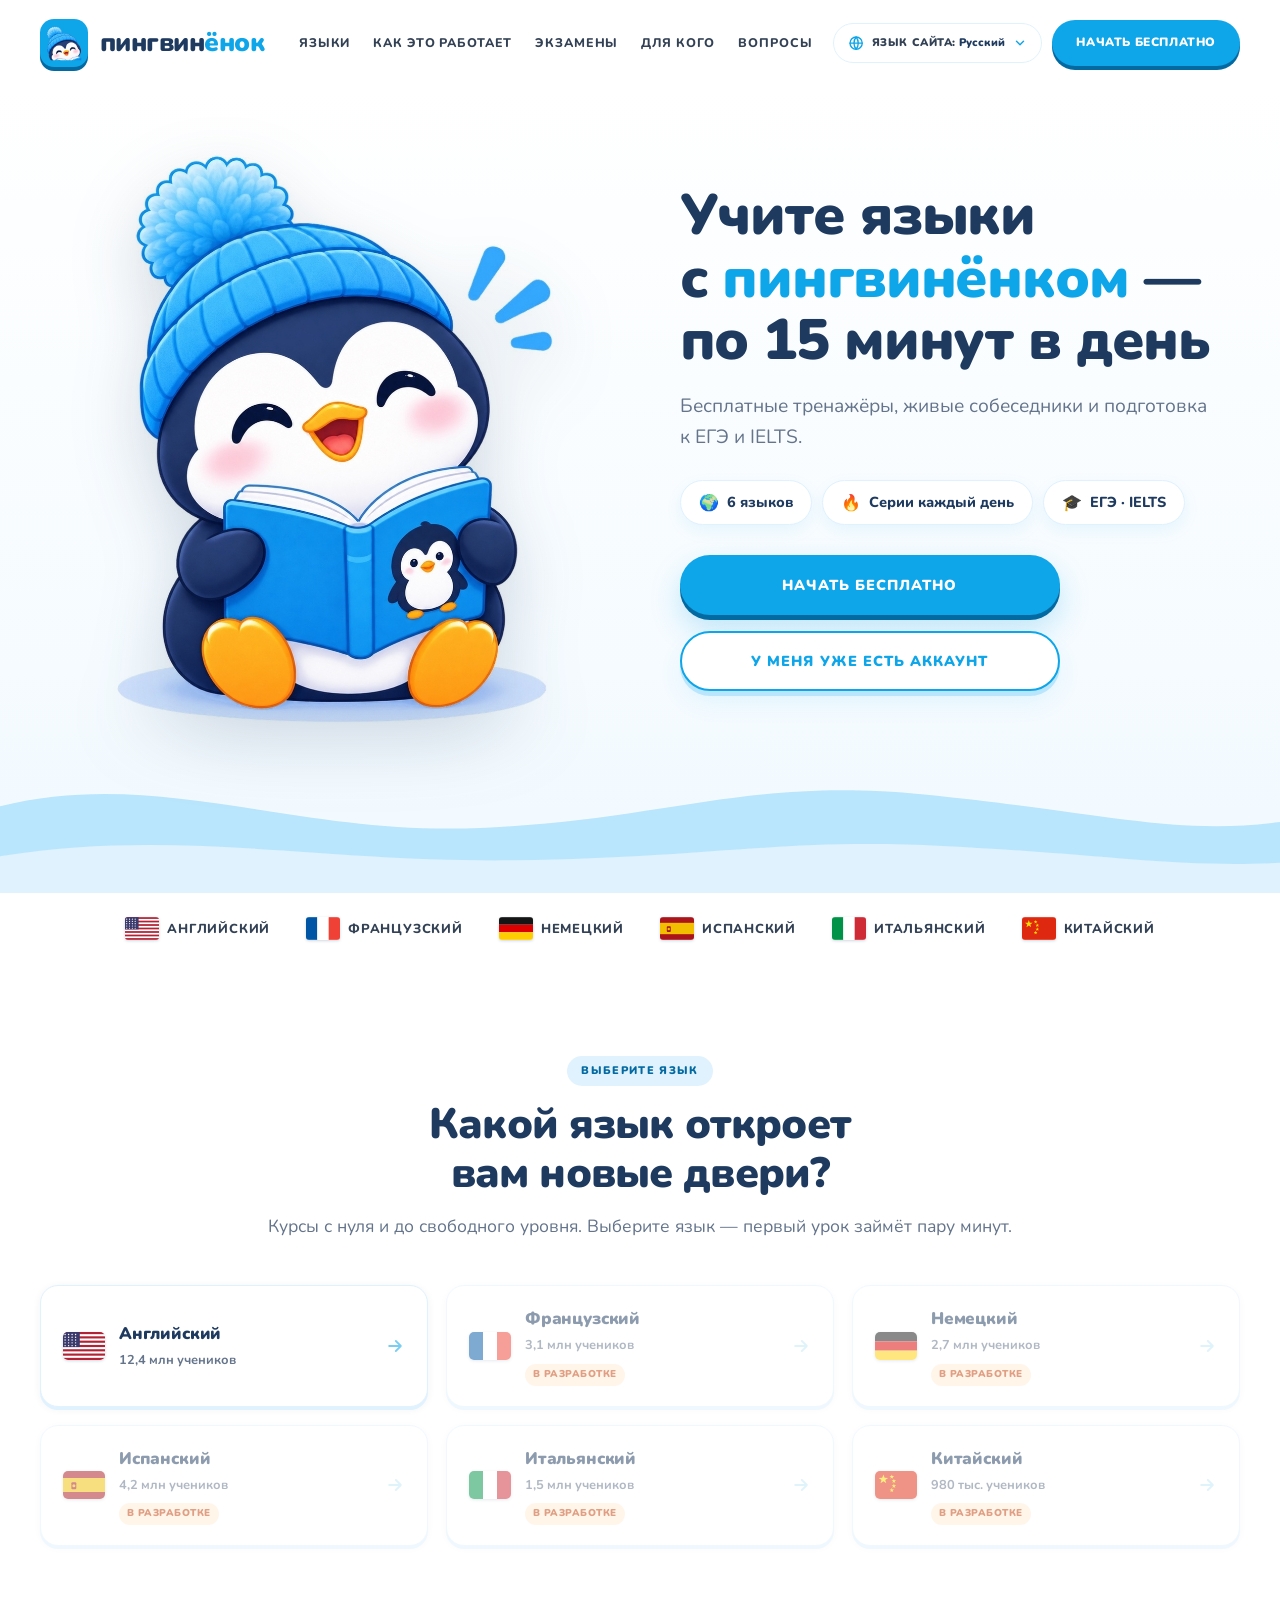
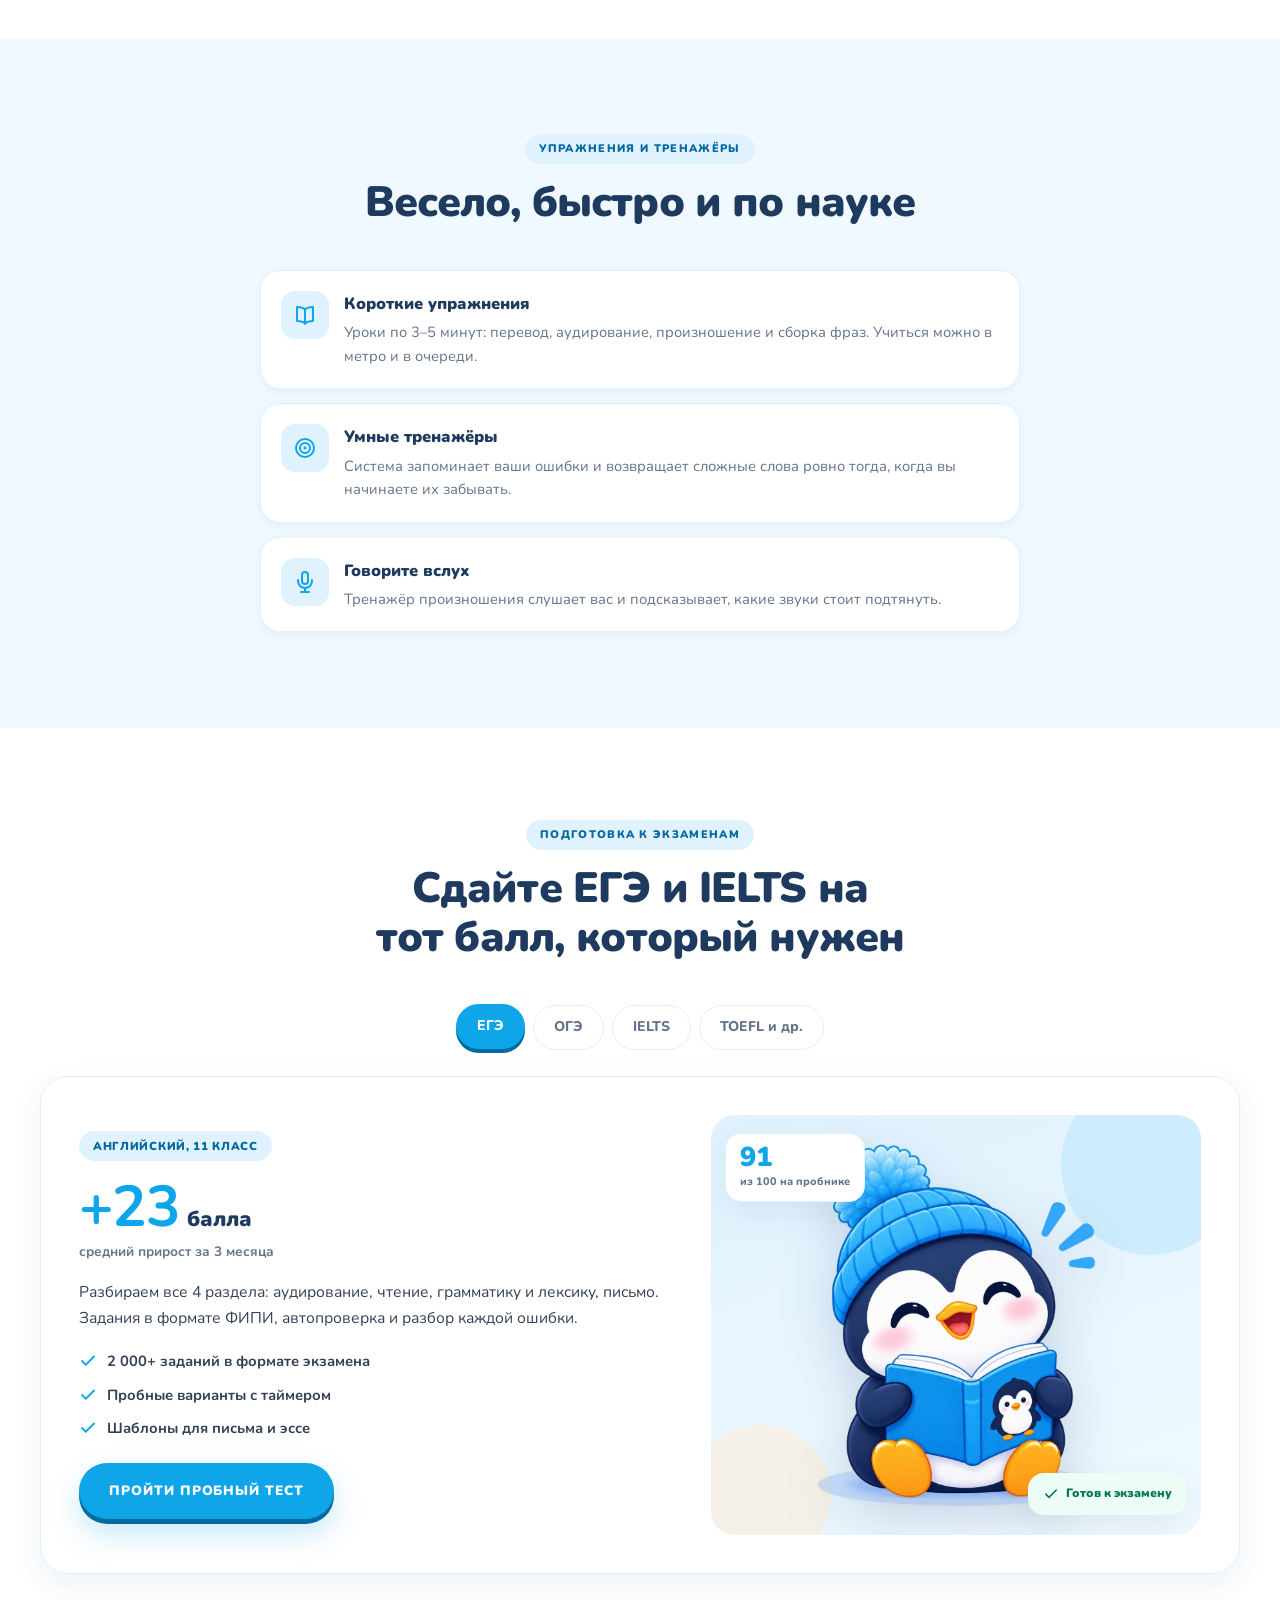
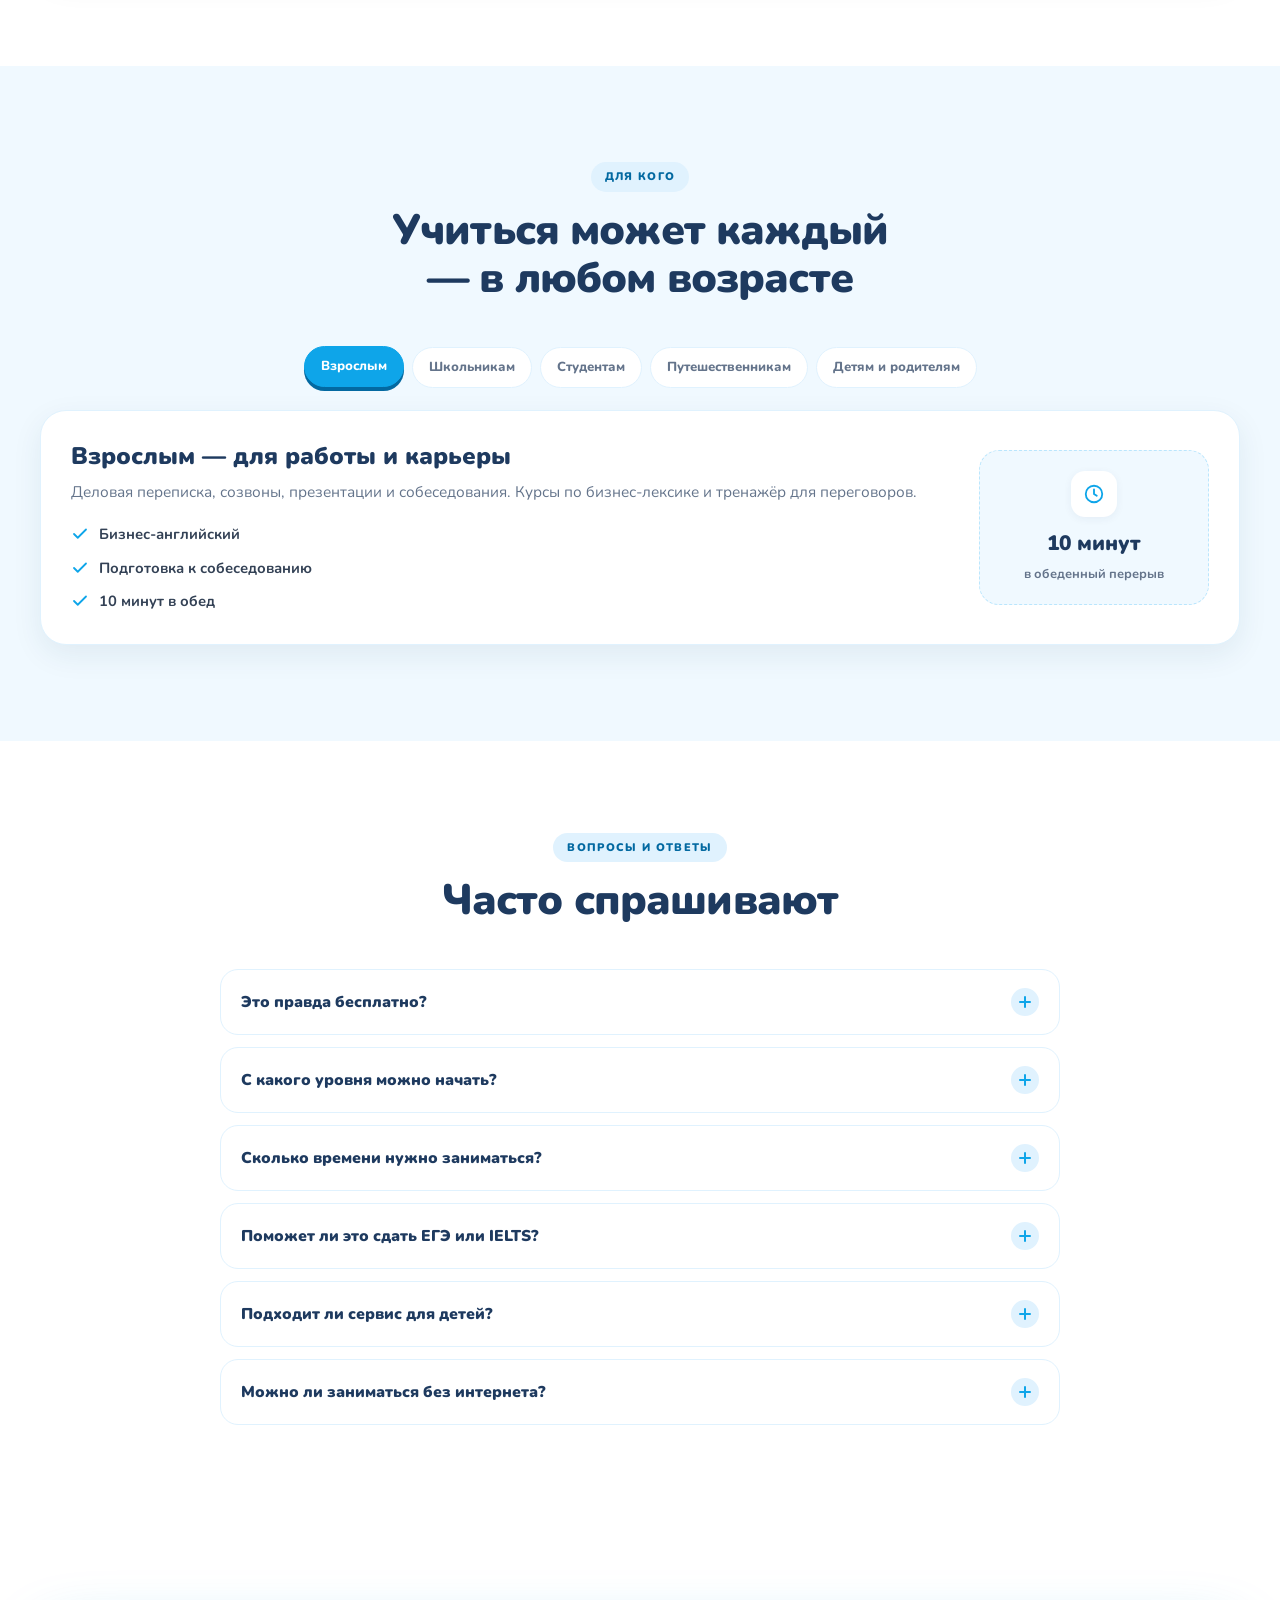
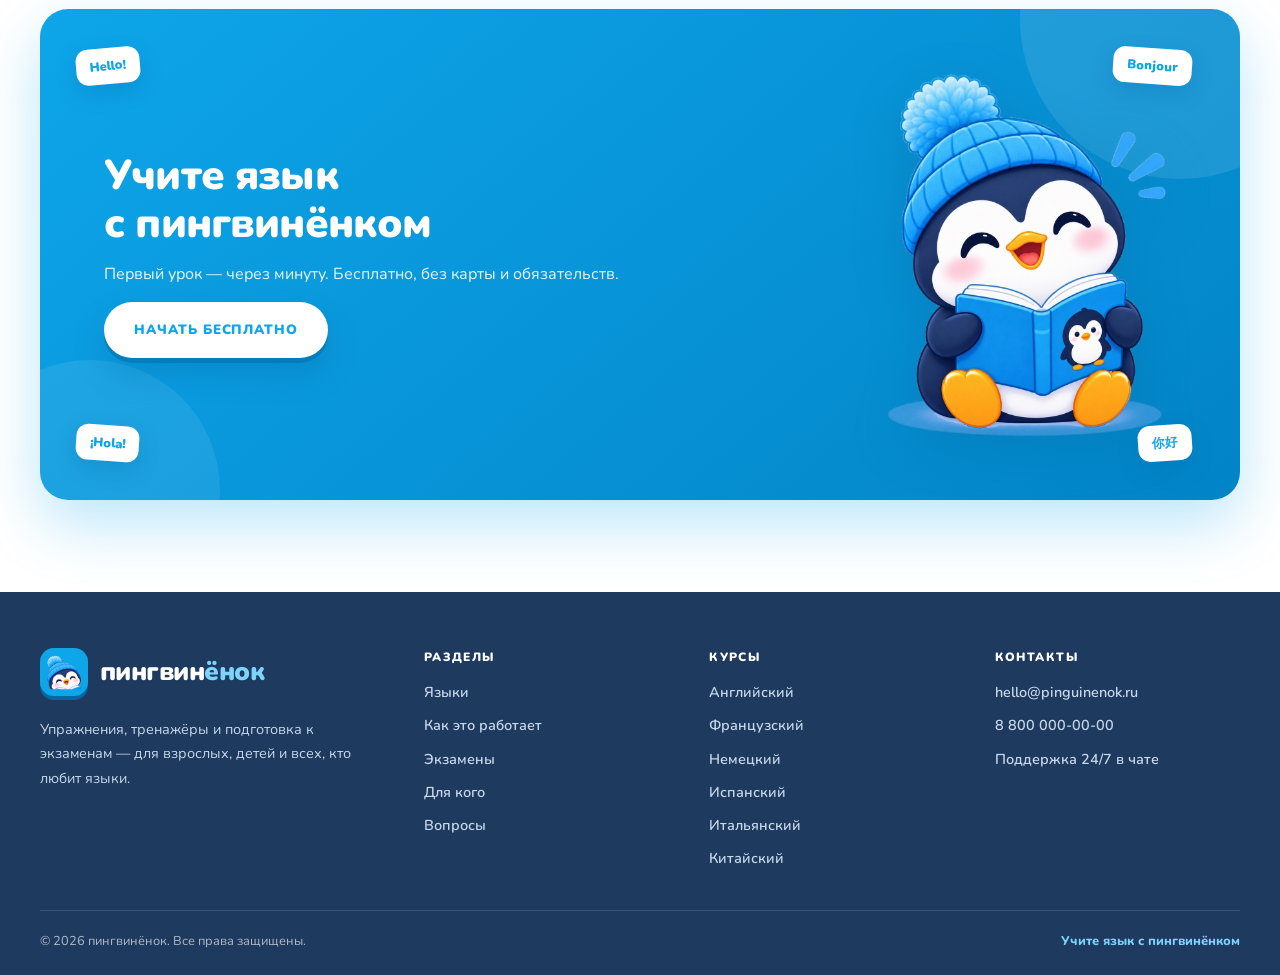
==== commit aa739559: "Minimalist UI cleanup, US flag, disabled languages, lessons stub" ====
--- a/index.html
+++ b/index.html
@@ -3,19 +3,20 @@
 <head>
   <meta charset="UTF-8">
   <meta name="viewport" content="width=device-width, initial-scale=1.0">
-  <title>пингвинёнок — учите языки по 15 минут в день</title>
-  <meta name="description" content="пингвинёнок — бесплатные тренажёры, живые собеседники и подготовка к ЕГЭ и IELTS. Учите языки по 15 минут в день.">
+  <title data-i18n="meta.title">пингвинёнок — учите языки по 15 минут в день</title>
+  <meta name="description" content="пингвинёнок — бесплатные тренажёры, живые собеседники и подготовка к ЕГЭ и IELTS. Учите языки по 15 минут в день." data-i18n-attr="content:meta.description">
   <meta name="theme-color" content="#0EA5E9">
   <meta property="og:type" content="website">
-  <meta property="og:title" content="пингвинёнок — учите языки по 15 минут в день">
-  <meta property="og:description" content="Бесплатные тренажёры, живые собеседники и подготовка к ЕГЭ и IELTS.">
+  <meta property="og:title" content="пингвинёнок — учите языки по 15 минут в день" data-i18n-attr="content:meta.ogTitle">
+  <meta property="og:description" content="Бесплатные тренажёры, живые собеседники и подготовка к ЕГЭ и IELTS." data-i18n-attr="content:meta.ogDescription">
+  <meta property="og:locale" content="ru_RU" data-i18n-attr="content:meta.ogLocale">
   <meta property="og:image" content="images/penguin-mascot.png">
   <link rel="icon" type="image/png" href="images/favicon.png">
   <link rel="apple-touch-icon" href="images/favicon.png">
   <link rel="preload" as="image" href="images/penguin-mascot.png" fetchpriority="high">
   <link rel="preconnect" href="https://fonts.googleapis.com">
   <link rel="preconnect" href="https://fonts.gstatic.com" crossorigin>
-  <link href="https://fonts.googleapis.com/css2?family=Nunito:wght@400;600;700;800;900&display=swap" rel="stylesheet">
+  <link href="https://fonts.googleapis.com/css2?family=Nunito:wght@400;600;700;800;900&amp;display=swap" rel="stylesheet">
   <link rel="stylesheet" href="css/styles.css">
 </head>
 <body>
@@ -98,12 +99,40 @@
     <path d="M8 5.5v13a1 1 0 0 0 1.5.9l10-6.5a1 1 0 0 0 0-1.8l-10-6.5A1 1 0 0 0 8 5.5Z"/>
   </symbol>
 
-  <symbol id="flag-gb" viewBox="0 0 60 40">
-    <rect width="60" height="40" fill="#012169"/>
-    <path d="M0 0 60 40M60 0 0 40" stroke="#fff" stroke-width="8"/>
-    <path d="M0 0 60 40M60 0 0 40" stroke="#C8102E" stroke-width="3.4"/>
-    <path d="M30 0v40M0 20h60" stroke="#fff" stroke-width="13"/>
-    <path d="M30 0v40M0 20h60" stroke="#C8102E" stroke-width="7"/>
+  <symbol id="flag-us" viewBox="0 0 60 40">
+    <rect width="60" height="40" fill="#fff"/>
+    <g fill="#B22234">
+      <rect width="60" height="3.08"/>
+      <rect y="6.15" width="60" height="3.08"/>
+      <rect y="12.31" width="60" height="3.08"/>
+      <rect y="18.46" width="60" height="3.08"/>
+      <rect y="24.62" width="60" height="3.08"/>
+      <rect y="30.77" width="60" height="3.08"/>
+      <rect y="36.92" width="60" height="3.08"/>
+    </g>
+    <rect width="24" height="21.54" fill="#3C3B6E"/>
+    <g fill="#fff">
+      <circle cx="3" cy="3.5" r="1"/>
+      <circle cx="8" cy="3.5" r="1"/>
+      <circle cx="13" cy="3.5" r="1"/>
+      <circle cx="18" cy="3.5" r="1"/>
+      <circle cx="3" cy="7.5" r="1"/>
+      <circle cx="8" cy="7.5" r="1"/>
+      <circle cx="13" cy="7.5" r="1"/>
+      <circle cx="18" cy="7.5" r="1"/>
+      <circle cx="3" cy="11.5" r="1"/>
+      <circle cx="8" cy="11.5" r="1"/>
+      <circle cx="13" cy="11.5" r="1"/>
+      <circle cx="18" cy="11.5" r="1"/>
+      <circle cx="3" cy="15.5" r="1"/>
+      <circle cx="8" cy="15.5" r="1"/>
+      <circle cx="13" cy="15.5" r="1"/>
+      <circle cx="18" cy="15.5" r="1"/>
+      <circle cx="3" cy="19.5" r="1"/>
+      <circle cx="8" cy="19.5" r="1"/>
+      <circle cx="13" cy="19.5" r="1"/>
+      <circle cx="18" cy="19.5" r="1"/>
+    </g>
   </symbol>
   <symbol id="flag-fr" viewBox="0 0 60 40">
     <rect width="20" height="40" fill="#0055A4"/>
@@ -136,34 +165,33 @@
   </symbol>
 </svg>
 
-<a class="skip-link" href="#main">Перейти к содержимому</a>
+<a class="skip-link" href="#main" data-i18n="skip.link">Перейти к содержимому</a>
 
 <header class="site-header" data-header>
   <div class="container header__inner">
-    <a class="logo" href="#top" aria-label="пингвинёнок — на главную">
+    <a class="logo" href="#top" aria-label="пингвинёнок — на главную" data-i18n-attr="aria-label:a11y.logoHome">
       <span class="logo__icon"><img src="images/penguin-icon.png" alt="" width="48" height="48"></span>
-      <span class="logo__text"><span class="logo__text-dark">пингвин</span><span class="logo__text-blue">ёнок</span></span>
+      <span class="logo__text"><span class="logo__text-dark" data-i18n="brand.logoPrimary">пингвин</span><span class="logo__text-blue" data-i18n="brand.logoAccent">ёнок</span></span>
     </a>
 
-    <nav class="nav" aria-label="Основная навигация">
+    <nav class="nav" aria-label="Основная навигация" data-i18n-attr="aria-label:a11y.primaryNav">
       <ul class="nav__list">
         <li><a class="nav__link" href="#languages" data-i18n="nav.languages">Языки</a></li>
         <li><a class="nav__link" href="#method" data-i18n="nav.how">Как это работает</a></li>
         <li><a class="nav__link" href="#exams" data-i18n="nav.exams">Экзамены</a></li>
         <li><a class="nav__link" href="#audience" data-i18n="nav.audience">Для кого</a></li>
-        <li><a class="nav__link" href="#reviews" data-i18n="nav.reviews">Отзывы</a></li>
         <li><a class="nav__link" href="#faq" data-i18n="nav.faq">Вопросы</a></li>
       </ul>
     </nav>
 
     <div class="header__right">
       <div class="lang-switcher" data-lang-switcher>
-        <button class="lang-switcher__toggle" type="button" data-lang-toggle aria-expanded="false" aria-haspopup="listbox" aria-label="Выбрать язык сайта">
+        <button class="lang-switcher__toggle" type="button" data-lang-toggle aria-expanded="false" aria-haspopup="listbox" aria-label="Выбрать язык сайта" data-i18n-attr="aria-label:a11y.langToggle">
           <svg class="icon" aria-hidden="true"><use href="#i-globe"/></svg>
           <span class="lang-switcher__label"><span data-i18n="lang.label">Язык сайта</span>: <span class="lang-switcher__current" data-lang-current>Русский</span></span>
           <svg class="icon lang-switcher__chevron" aria-hidden="true"><use href="#i-chevron"/></svg>
         </button>
-        <ul class="lang-menu" role="listbox" aria-label="Язык сайта" data-lang-menu hidden>
+        <ul class="lang-menu" role="listbox" aria-label="Язык сайта" data-lang-menu hidden data-i18n-attr="aria-label:a11y.langMenu">
           <li><button class="lang-menu__option" type="button" role="option" data-set-lang="ru" aria-selected="true">Русский<svg class="icon lang-menu__check" aria-hidden="true"><use href="#i-check"/></svg></button></li>
           <li><button class="lang-menu__option" type="button" role="option" data-set-lang="en" aria-selected="false">English<svg class="icon lang-menu__check" aria-hidden="true"><use href="#i-check"/></svg></button></li>
           <li><button class="lang-menu__option" type="button" role="option" data-set-lang="de" aria-selected="false">Deutsch<svg class="icon lang-menu__check" aria-hidden="true"><use href="#i-check"/></svg></button></li>
@@ -173,7 +201,9 @@
         </ul>
       </div>
 
-      <button class="burger" type="button" data-menu-open aria-label="Открыть меню" aria-expanded="false" aria-controls="mobile-menu">
+      <a class="btn btn--primary btn--sm header__cta" href="lessons.html" data-i18n="btn.start">Начать бесплатно</a>
+
+      <button class="burger" type="button" data-menu-open aria-label="Открыть меню" aria-expanded="false" aria-controls="mobile-menu" data-i18n-attr="aria-label:a11y.menuOpen">
         <span class="burger__line"></span>
         <span class="burger__line"></span>
         <span class="burger__line"></span>
@@ -184,23 +214,22 @@
 
 <div class="drawer-overlay" data-drawer-overlay aria-hidden="true"></div>
 
-<aside class="drawer" id="mobile-menu" aria-label="Мобильное меню" aria-hidden="true">
+<aside class="drawer" id="mobile-menu" aria-label="Мобильное меню" aria-hidden="true" data-i18n-attr="aria-label:a11y.mobileMenu">
   <div class="drawer__head">
-    <a class="logo logo--drawer" href="#top" data-drawer-link>
+    <a class="logo logo--drawer" href="#top" data-drawer-link aria-label="пингвинёнок — на главную" data-i18n-attr="aria-label:a11y.logoHome">
       <span class="logo__icon"><img src="images/penguin-icon.png" alt="" width="48" height="48"></span>
-      <span class="logo__text"><span class="logo__text-dark">пингвин</span><span class="logo__text-blue">ёнок</span></span>
+      <span class="logo__text"><span class="logo__text-dark" data-i18n="brand.logoPrimary">пингвин</span><span class="logo__text-blue" data-i18n="brand.logoAccent">ёнок</span></span>
     </a>
-    <button class="drawer__close" type="button" data-menu-close aria-label="Закрыть меню">
+    <button class="drawer__close" type="button" data-menu-close aria-label="Закрыть меню" data-i18n-attr="aria-label:a11y.menuClose">
       <svg class="icon" aria-hidden="true"><use href="#i-close"/></svg>
     </button>
   </div>
 
-  <nav class="drawer__nav" aria-label="Мобильная навигация">
+  <nav class="drawer__nav" aria-label="Мобильная навигация" data-i18n-attr="aria-label:a11y.mobileNav">
     <a href="#languages" data-drawer-link data-i18n="nav.languages">Языки</a>
     <a href="#method" data-drawer-link data-i18n="nav.how">Как это работает</a>
     <a href="#exams" data-drawer-link data-i18n="nav.exams">Экзамены</a>
     <a href="#audience" data-drawer-link data-i18n="nav.audience">Для кого</a>
-    <a href="#reviews" data-drawer-link data-i18n="nav.reviews">Отзывы</a>
     <a href="#faq" data-drawer-link data-i18n="nav.faq">Вопросы</a>
   </nav>
 
@@ -216,7 +245,7 @@
     </div>
   </div>
 
-  <a class="btn btn--primary drawer__cta" href="#cta" data-drawer-link data-i18n="btn.start">Начать бесплатно</a>
+  <a class="btn btn--primary drawer__cta" href="lessons.html" data-drawer-link data-i18n="btn.start">Начать бесплатно</a>
 </aside>
 
 <main id="main">
@@ -227,7 +256,7 @@
       <div class="container hero__inner">
         <div class="hero__media">
           <div class="hero__mascot-wrap">
-            <img class="hero__mascot" src="images/penguin-mascot.png" alt="Пингвинёнок в синей шапке читает книгу" width="930" height="1200" fetchpriority="high">
+            <img class="hero__mascot" src="images/penguin-mascot.png" alt="Пингвинёнок в синей шапке читает книгу" width="930" height="1200" fetchpriority="high" data-i18n-attr="alt:a11y.heroMascot">
           </div>
 
           <div class="bubbles" aria-hidden="true">
@@ -256,7 +285,7 @@
           </ul>
 
           <div class="hero__actions">
-            <a class="btn btn--primary" href="#cta" data-i18n="btn.start">Начать бесплатно</a>
+            <a class="btn btn--primary" href="lessons.html" data-i18n="btn.start">Начать бесплатно</a>
             <a class="btn btn--secondary" href="#method" data-i18n="btn.account">У меня уже есть аккаунт</a>
           </div>
         </div>
@@ -270,7 +299,7 @@
 
     <div class="flags-strip">
       <ul class="flags-strip__list">
-        <li class="flags-strip__item"><svg class="flag" aria-hidden="true"><use href="#flag-gb"/></svg><span data-i18n="flag.en">Английский</span></li>
+        <li class="flags-strip__item"><svg class="flag" aria-hidden="true"><use href="#flag-us"/></svg><span data-i18n="flag.en">Английский</span></li>
         <li class="flags-strip__item"><svg class="flag" aria-hidden="true"><use href="#flag-fr"/></svg><span data-i18n="flag.fr">Французский</span></li>
         <li class="flags-strip__item"><svg class="flag" aria-hidden="true"><use href="#flag-de"/></svg><span data-i18n="flag.de">Немецкий</span></li>
         <li class="flags-strip__item"><svg class="flag" aria-hidden="true"><use href="#flag-es"/></svg><span data-i18n="flag.es">Испанский</span></li>
@@ -283,42 +312,42 @@
   <section class="section" id="languages" aria-labelledby="languages-title">
     <div class="container">
       <div class="section__head reveal">
-        <span class="eyebrow">Выберите язык</span>
-        <h2 class="section__title" id="languages-title">Какой язык откроет вам новые двери?</h2>
-        <p class="section__lead">Курсы с нуля и до свободного уровня. Выберите язык — первый урок займёт пару минут.</p>
+        <span class="eyebrow" data-i18n="languages.eyebrow">Выберите язык</span>
+        <h2 class="section__title" id="languages-title" data-i18n="languages.title">Какой язык откроет вам новые двери?</h2>
+        <p class="section__lead" data-i18n="languages.lead">Курсы с нуля и до свободного уровня. Выберите язык — первый урок займёт пару минут.</p>
       </div>
 
       <div class="language-grid">
-        <a class="language-card reveal" href="#cta">
-          <span class="language-card__flag"><svg class="flag" aria-hidden="true"><use href="#flag-gb"/></svg></span>
-          <span class="language-card__body"><span class="language-card__name">Английский</span><span class="language-card__meta">12,4 млн учеников</span></span>
+        <a class="language-card reveal" href="lessons.html">
+          <span class="language-card__flag"><svg class="flag" aria-hidden="true"><use href="#flag-us"/></svg></span>
+          <span class="language-card__body"><span class="language-card__name" data-i18n="languages.cards.en.name">Английский</span><span class="language-card__meta" data-i18n="languages.cards.en.students">12,4 млн учеников</span></span>
           <svg class="icon language-card__arrow" aria-hidden="true"><use href="#i-arrow-right"/></svg>
         </a>
-        <a class="language-card reveal" href="#cta">
+        <div class="language-card reveal card-disabled" aria-disabled="true">
           <span class="language-card__flag"><svg class="flag" aria-hidden="true"><use href="#flag-fr"/></svg></span>
-          <span class="language-card__body"><span class="language-card__name">Французский</span><span class="language-card__meta">3,1 млн учеников</span></span>
+          <span class="language-card__body"><span class="language-card__name" data-i18n="languages.cards.fr.name">Французский</span><span class="language-card__meta" data-i18n="languages.cards.fr.students">3,1 млн учеников</span><span class="language-card__badge" data-i18n="languages.inDevelopment">В разработке</span></span>
           <svg class="icon language-card__arrow" aria-hidden="true"><use href="#i-arrow-right"/></svg>
-        </a>
-        <a class="language-card reveal" href="#cta">
+        </div>
+        <div class="language-card reveal card-disabled" aria-disabled="true">
           <span class="language-card__flag"><svg class="flag" aria-hidden="true"><use href="#flag-de"/></svg></span>
-          <span class="language-card__body"><span class="language-card__name">Немецкий</span><span class="language-card__meta">2,7 млн учеников</span></span>
+          <span class="language-card__body"><span class="language-card__name" data-i18n="languages.cards.de.name">Немецкий</span><span class="language-card__meta" data-i18n="languages.cards.de.students">2,7 млн учеников</span><span class="language-card__badge" data-i18n="languages.inDevelopment">В разработке</span></span>
           <svg class="icon language-card__arrow" aria-hidden="true"><use href="#i-arrow-right"/></svg>
-        </a>
-        <a class="language-card reveal" href="#cta">
+        </div>
+        <div class="language-card reveal card-disabled" aria-disabled="true">
           <span class="language-card__flag"><svg class="flag" aria-hidden="true"><use href="#flag-es"/></svg></span>
-          <span class="language-card__body"><span class="language-card__name">Испанский</span><span class="language-card__meta">4,2 млн учеников</span></span>
+          <span class="language-card__body"><span class="language-card__name" data-i18n="languages.cards.es.name">Испанский</span><span class="language-card__meta" data-i18n="languages.cards.es.students">4,2 млн учеников</span><span class="language-card__badge" data-i18n="languages.inDevelopment">В разработке</span></span>
           <svg class="icon language-card__arrow" aria-hidden="true"><use href="#i-arrow-right"/></svg>
-        </a>
-        <a class="language-card reveal" href="#cta">
+        </div>
+        <div class="language-card reveal card-disabled" aria-disabled="true">
           <span class="language-card__flag"><svg class="flag" aria-hidden="true"><use href="#flag-it"/></svg></span>
-          <span class="language-card__body"><span class="language-card__name">Итальянский</span><span class="language-card__meta">1,5 млн учеников</span></span>
+          <span class="language-card__body"><span class="language-card__name" data-i18n="languages.cards.it.name">Итальянский</span><span class="language-card__meta" data-i18n="languages.cards.it.students">1,5 млн учеников</span><span class="language-card__badge" data-i18n="languages.inDevelopment">В разработке</span></span>
           <svg class="icon language-card__arrow" aria-hidden="true"><use href="#i-arrow-right"/></svg>
-        </a>
-        <a class="language-card reveal" href="#cta">
+        </div>
+        <div class="language-card reveal card-disabled" aria-disabled="true">
           <span class="language-card__flag"><svg class="flag" aria-hidden="true"><use href="#flag-cn"/></svg></span>
-          <span class="language-card__body"><span class="language-card__name">Китайский</span><span class="language-card__meta">980 тыс. учеников</span></span>
+          <span class="language-card__body"><span class="language-card__name" data-i18n="languages.cards.cn.name">Китайский</span><span class="language-card__meta" data-i18n="languages.cards.cn.students">980 тыс. учеников</span><span class="language-card__badge" data-i18n="languages.inDevelopment">В разработке</span></span>
           <svg class="icon language-card__arrow" aria-hidden="true"><use href="#i-arrow-right"/></svg>
-        </a>
+        </div>
       </div>
     </div>
   </section>
@@ -326,9 +355,8 @@
   <section class="section section--tinted" id="method" aria-labelledby="method-title">
     <div class="container">
       <div class="section__head reveal">
-        <span class="eyebrow">Упражнения и тренажёры</span>
-        <h2 class="section__title" id="method-title">Весело, быстро и по науке</h2>
-        <p class="section__lead">Каждый урок похож на маленькую игру. Попробуйте прямо здесь — соберите перевод из слов.</p>
+        <span class="eyebrow" data-i18n="method.eyebrow">Упражнения и тренажёры</span>
+        <h2 class="section__title" id="method-title" data-i18n="method.title">Весело, быстро и по науке</h2>
       </div>
 
       <div class="method-grid">
@@ -336,40 +364,25 @@
           <li class="feature reveal">
             <span class="feature__icon"><svg class="icon" aria-hidden="true"><use href="#i-book"/></svg></span>
             <div class="feature__body">
-              <h3>Короткие упражнения</h3>
-              <p>Уроки по 3–5 минут: перевод, аудирование, произношение и сборка фраз. Учиться можно в метро и в очереди.</p>
+              <h3 data-i18n="method.features.short.title">Короткие упражнения</h3>
+              <p data-i18n="method.features.short.text">Уроки по 3–5 минут: перевод, аудирование, произношение и сборка фраз. Учиться можно в метро и в очереди.</p>
             </div>
           </li>
           <li class="feature reveal">
             <span class="feature__icon"><svg class="icon" aria-hidden="true"><use href="#i-target"/></svg></span>
             <div class="feature__body">
-              <h3>Умные тренажёры</h3>
-              <p>Система запоминает ваши ошибки и возвращает сложные слова ровно тогда, когда вы начинаете их забывать.</p>
+              <h3 data-i18n="method.features.smart.title">Умные тренажёры</h3>
+              <p data-i18n="method.features.smart.text">Система запоминает ваши ошибки и возвращает сложные слова ровно тогда, когда вы начинаете их забывать.</p>
             </div>
           </li>
           <li class="feature reveal">
             <span class="feature__icon"><svg class="icon" aria-hidden="true"><use href="#i-mic"/></svg></span>
             <div class="feature__body">
-              <h3>Говорите вслух</h3>
-              <p>Тренажёр произношения слушает вас и подсказывает, какие звуки стоит подтянуть.</p>
+              <h3 data-i18n="method.features.speaking.title">Говорите вслух</h3>
+              <p data-i18n="method.features.speaking.text">Тренажёр произношения слушает вас и подсказывает, какие звуки стоит подтянуть.</p>
             </div>
           </li>
         </ul>
-
-        <div class="exercise-card reveal" data-exercise>
-          <div class="exercise-card__head">
-            <span class="exercise-card__label">Переведите фразу</span>
-            <span class="exercise-card__progress"><span data-exercise-count>0</span> / 4</span>
-          </div>
-          <p class="exercise-card__sentence" lang="ru">Я люблю путешествовать</p>
-          <div class="exercise-card__answer" data-exercise-answer aria-live="polite" aria-label="Собранный перевод"></div>
-          <div class="exercise-card__bank" data-exercise-bank></div>
-          <p class="exercise-card__feedback" data-exercise-feedback aria-live="polite"></p>
-          <div class="exercise-card__actions">
-            <button class="btn btn--primary btn--sm" type="button" data-exercise-check>Проверить</button>
-            <button class="btn-text" type="button" data-exercise-reset>Сбросить</button>
-          </div>
-        </div>
       </div>
     </div>
   </section>
@@ -377,29 +390,29 @@
   <section class="section" id="exams" aria-labelledby="exams-title">
     <div class="container">
       <div class="section__head reveal">
-        <span class="eyebrow">Подготовка к экзаменам</span>
-        <h2 class="section__title" id="exams-title">Сдайте ЕГЭ и IELTS на тот балл, который нужен</h2>
-      </div>
-
-      <div class="exam-tabs reveal" role="tablist" aria-label="Тип экзамена">
-        <button class="exam-tab is-active" type="button" role="tab" id="exam-tab-ege" aria-selected="true" aria-controls="exam-panel" data-exam="ege">ЕГЭ</button>
-        <button class="exam-tab" type="button" role="tab" id="exam-tab-oge" aria-selected="false" aria-controls="exam-panel" data-exam="oge">ОГЭ</button>
-        <button class="exam-tab" type="button" role="tab" id="exam-tab-ielts" aria-selected="false" aria-controls="exam-panel" data-exam="ielts">IELTS</button>
-        <button class="exam-tab" type="button" role="tab" id="exam-tab-toefl" aria-selected="false" aria-controls="exam-panel" data-exam="toefl">TOEFL и др.</button>
+        <span class="eyebrow" data-i18n="exams.eyebrow">Подготовка к экзаменам</span>
+        <h2 class="section__title" id="exams-title" data-i18n="exams.title">Сдайте ЕГЭ и IELTS на тот балл, который нужен</h2>
+      </div>
+
+      <div class="exam-tabs reveal" role="tablist" aria-label="Тип экзамена" data-i18n-attr="aria-label:a11y.examTabs">
+        <button class="exam-tab is-active" type="button" role="tab" id="exam-tab-ege" aria-selected="true" aria-controls="exam-panel" data-exam="ege" data-i18n="exams.tabs.ege">ЕГЭ</button>
+        <button class="exam-tab" type="button" role="tab" id="exam-tab-oge" aria-selected="false" aria-controls="exam-panel" data-exam="oge" data-i18n="exams.tabs.oge">ОГЭ</button>
+        <button class="exam-tab" type="button" role="tab" id="exam-tab-ielts" aria-selected="false" aria-controls="exam-panel" data-exam="ielts" data-i18n="exams.tabs.ielts">IELTS</button>
+        <button class="exam-tab" type="button" role="tab" id="exam-tab-toefl" aria-selected="false" aria-controls="exam-panel" data-exam="toefl" data-i18n="exams.tabs.toefl">TOEFL и др.</button>
       </div>
 
       <div class="exam-panel reveal" id="exam-panel" role="tabpanel" aria-labelledby="exam-tab-ege" data-exam-panel>
         <div class="exam-panel__content">
-          <span class="exam-panel__tag" data-exam-tag>Английский, 11 класс</span>
-          <p class="exam-panel__score"><strong data-exam-score>+23</strong> <span data-exam-unit>балла</span></p>
-          <p class="exam-panel__score-note" data-exam-note>средний прирост за 3 месяца</p>
-          <p class="exam-panel__text" data-exam-text>Разбираем все 4 раздела: аудирование, чтение, грамматику и лексику, письмо. Задания в формате ФИПИ, автопроверка и разбор каждой ошибки.</p>
+          <span class="exam-panel__tag" data-exam-tag data-i18n="exams.ege.tag">Английский, 11 класс</span>
+          <p class="exam-panel__score"><strong data-exam-score>+23</strong> <span data-exam-unit data-i18n="exams.ege.unit">балла</span></p>
+          <p class="exam-panel__score-note" data-exam-note data-i18n="exams.ege.note">средний прирост за 3 месяца</p>
+          <p class="exam-panel__text" data-exam-text data-i18n="exams.ege.text">Разбираем все 4 раздела: аудирование, чтение, грамматику и лексику, письмо. Задания в формате ФИПИ, автопроверка и разбор каждой ошибки.</p>
           <ul class="check-list">
-            <li><svg class="icon check-list__icon" aria-hidden="true"><use href="#i-check"/></svg>2 000+ заданий в формате экзамена</li>
-            <li><svg class="icon check-list__icon" aria-hidden="true"><use href="#i-check"/></svg>Пробные варианты с таймером</li>
-            <li><svg class="icon check-list__icon" aria-hidden="true"><use href="#i-check"/></svg>Шаблоны для письма и эссе</li>
+            <li><svg class="icon check-list__icon" aria-hidden="true"><use href="#i-check"/></svg><span data-i18n="exams.bullet1">2 000+ заданий в формате экзамена</span></li>
+            <li><svg class="icon check-list__icon" aria-hidden="true"><use href="#i-check"/></svg><span data-i18n="exams.bullet2">Пробные варианты с таймером</span></li>
+            <li><svg class="icon check-list__icon" aria-hidden="true"><use href="#i-check"/></svg><span data-i18n="exams.bullet3">Шаблоны для письма и эссе</span></li>
           </ul>
-          <a class="btn btn--primary" href="#cta">Пройти пробный тест</a>
+          <a class="btn btn--primary" href="#cta" data-i18n="exams.cta">Пройти пробный тест</a>
         </div>
 
         <div class="exam-visual" aria-hidden="true">
@@ -408,11 +421,11 @@
           <img class="exam-visual__mascot" src="images/penguin-mascot.png" alt="" width="930" height="1200" loading="lazy">
           <div class="exam-badge exam-badge--score">
             <span class="exam-badge__value">91</span>
-            <span class="exam-badge__label">из 100 на пробнике</span>
+            <span class="exam-badge__label" data-i18n="exams.badgeScore">из 100 на пробнике</span>
           </div>
           <div class="exam-badge exam-badge--check">
             <svg class="icon" aria-hidden="true"><use href="#i-check"/></svg>
-            Готов к экзамену
+            <span data-i18n="exams.badgeReady">Готов к экзамену</span>
           </div>
         </div>
       </div>
@@ -422,160 +435,35 @@
   <section class="section section--tinted" id="audience" aria-labelledby="audience-title">
     <div class="container">
       <div class="section__head reveal">
-        <span class="eyebrow">Для кого</span>
-        <h2 class="section__title" id="audience-title">Учиться может каждый — в любом возрасте</h2>
+        <span class="eyebrow" data-i18n="audience.eyebrow">Для кого</span>
+        <h2 class="section__title" id="audience-title" data-i18n="audience.title">Учиться может каждый — в любом возрасте</h2>
       </div>
 
       <div class="audience reveal">
-        <div class="audience-tabs" role="tablist" aria-label="Кому подходит сервис">
-          <button class="audience-tab is-active" type="button" role="tab" aria-selected="true" aria-controls="audience-panel" data-audience="adults">Взрослым</button>
-          <button class="audience-tab" type="button" role="tab" aria-selected="false" aria-controls="audience-panel" data-audience="school">Школьникам</button>
-          <button class="audience-tab" type="button" role="tab" aria-selected="false" aria-controls="audience-panel" data-audience="students">Студентам</button>
-          <button class="audience-tab" type="button" role="tab" aria-selected="false" aria-controls="audience-panel" data-audience="travellers">Путешественникам</button>
-          <button class="audience-tab" type="button" role="tab" aria-selected="false" aria-controls="audience-panel" data-audience="kids">Детям и родителям</button>
+        <div class="audience-tabs" role="tablist" aria-label="Кому подходит сервис" data-i18n-attr="aria-label:a11y.audienceTabs">
+          <button class="audience-tab is-active" type="button" role="tab" aria-selected="true" aria-controls="audience-panel" data-audience="adults" data-i18n="audience.tabs.adults">Взрослым</button>
+          <button class="audience-tab" type="button" role="tab" aria-selected="false" aria-controls="audience-panel" data-audience="school" data-i18n="audience.tabs.school">Школьникам</button>
+          <button class="audience-tab" type="button" role="tab" aria-selected="false" aria-controls="audience-panel" data-audience="students" data-i18n="audience.tabs.students">Студентам</button>
+          <button class="audience-tab" type="button" role="tab" aria-selected="false" aria-controls="audience-panel" data-audience="travellers" data-i18n="audience.tabs.travellers">Путешественникам</button>
+          <button class="audience-tab" type="button" role="tab" aria-selected="false" aria-controls="audience-panel" data-audience="kids" data-i18n="audience.tabs.kids">Детям и родителям</button>
         </div>
 
         <div class="audience-panel" id="audience-panel" role="tabpanel" data-audience-panel>
           <div class="audience-panel__body">
-            <h3 data-audience-title>Взрослым — для работы и карьеры</h3>
-            <p data-audience-text>Деловая переписка, созвоны, презентации и собеседования. Курсы по бизнес-лексике и тренажёр для переговоров.</p>
+            <h3 data-audience-title data-i18n="audience.adults.title">Взрослым — для работы и карьеры</h3>
+            <p data-audience-text data-i18n="audience.adults.text">Деловая переписка, созвоны, презентации и собеседования. Курсы по бизнес-лексике и тренажёр для переговоров.</p>
             <ul class="check-list" data-audience-bullets>
-              <li><svg class="icon check-list__icon" aria-hidden="true"><use href="#i-check"/></svg>Бизнес-английский</li>
-              <li><svg class="icon check-list__icon" aria-hidden="true"><use href="#i-check"/></svg>Подготовка к собеседованию</li>
-              <li><svg class="icon check-list__icon" aria-hidden="true"><use href="#i-check"/></svg>10 минут в обед</li>
+              <li><svg class="icon check-list__icon" aria-hidden="true"><use href="#i-check"/></svg><span data-i18n="audience.adults.bullet1">Бизнес-английский</span></li>
+              <li><svg class="icon check-list__icon" aria-hidden="true"><use href="#i-check"/></svg><span data-i18n="audience.adults.bullet2">Подготовка к собеседованию</span></li>
+              <li><svg class="icon check-list__icon" aria-hidden="true"><use href="#i-check"/></svg><span data-i18n="audience.adults.bullet3">10 минут в обед</span></li>
             </ul>
           </div>
           <div class="audience-panel__stat">
             <span class="audience-panel__stat-icon"><svg class="icon" aria-hidden="true"><use href="#i-clock" data-audience-icon-use/></svg></span>
-            <strong data-audience-stat-value>10 минут</strong>
-            <span data-audience-stat-label>в обеденный перерыв</span>
-          </div>
-        </div>
-      </div>
-    </div>
-  </section>
-
-  <section class="section" id="motivation" aria-labelledby="motivation-title">
-    <div class="container">
-      <div class="section__head reveal">
-        <span class="eyebrow">Мотивация</span>
-        <h2 class="section__title" id="motivation-title">Не бросите — потому что это затягивает</h2>
-        <p class="section__lead">Мы превратили учёбу в игру: очки опыта, серии, лиги и награды. 15 минут в день дают больше, чем час раз в неделю.</p>
-      </div>
-
-      <div class="motivation-grid">
-        <ul class="motivation-list">
-          <li class="motivation-item reveal">
-            <span class="motivation-item__icon"><svg class="icon" aria-hidden="true"><use href="#i-flame"/></svg></span>
-            <div>
-              <h3>Серии дней</h3>
-              <p>Занимайтесь каждый день и не прерывайте серию — привычка формируется сама.</p>
-            </div>
-          </li>
-          <li class="motivation-item reveal">
-            <span class="motivation-item__icon"><svg class="icon" aria-hidden="true"><use href="#i-users"/></svg></span>
-            <div>
-              <h3>Лиги и рейтинги</h3>
-              <p>Соревнуйтесь с учениками со всей страны и поднимайтесь в лигах.</p>
-            </div>
-          </li>
-          <li class="motivation-item reveal">
-            <span class="motivation-item__icon"><svg class="icon" aria-hidden="true"><use href="#i-chart"/></svg></span>
-            <div>
-              <h3>Видимый прогресс</h3>
-              <p>Статистика слов, уровня и баллов — понятно, что уже получилось.</p>
-            </div>
-          </li>
-          <li class="motivation-item reveal">
-            <span class="motivation-item__icon"><svg class="icon" aria-hidden="true"><use href="#i-bell"/></svg></span>
-            <div>
-              <h3>Мягкие напоминания</h3>
-              <p>Подскажем в удобное время, чтобы не забыть про урок.</p>
-            </div>
-          </li>
-        </ul>
-
-        <div class="streak-card reveal" data-streak>
-          <div class="streak-card__head">
-            <span class="streak-card__label">Серия дней</span>
-            <span class="streak-card__flame" aria-hidden="true">🔥</span>
-          </div>
-          <p class="streak-card__count"><strong data-streak-count>4</strong> <span data-streak-word>дней подряд</span></p>
-          <ul class="streak-days" data-streak-days>
-            <li><span>Пн</span><span class="streak-day__dot"></span></li>
-            <li><span>Вт</span><span class="streak-day__dot"></span></li>
-            <li><span>Ср</span><span class="streak-day__dot"></span></li>
-            <li><span>Чт</span><span class="streak-day__dot"></span></li>
-            <li><span>Пт</span><span class="streak-day__dot"></span></li>
-            <li><span>Сб</span><span class="streak-day__dot"></span></li>
-            <li><span>Вс</span><span class="streak-day__dot"></span></li>
-          </ul>
-          <p class="streak-card__message" data-streak-message aria-live="polite">Отличный старт — не прерывайте серию!</p>
-          <div class="streak-card__actions">
-            <button class="btn btn--primary btn--sm" type="button" data-streak-done>Пройти урок сегодня</button>
-            <button class="btn-text" type="button" data-streak-reset>Сбросить демо</button>
-          </div>
-        </div>
-      </div>
-    </div>
-  </section>
-
-  <section class="section section--tinted" id="reviews" aria-labelledby="reviews-title">
-    <div class="container">
-      <div class="reviews__head reveal">
-        <div>
-          <span class="eyebrow">Отзывы</span>
-          <h2 class="section__title" id="reviews-title">Нас любят ученики</h2>
-        </div>
-        <div class="reviews__meta">
-          <p class="reviews__rating"><span class="reviews__score">4,9</span><span class="reviews__stars" aria-label="Оценка 5 из 5">★★★★★</span></p>
-          <p class="reviews__count">120 000+ оценок</p>
-          <div class="reviews__nav">
-            <button class="carousel-btn" type="button" data-review-prev aria-label="Предыдущий отзыв"><svg class="icon" aria-hidden="true"><use href="#i-arrow-left"/></svg></button>
-            <button class="carousel-btn" type="button" data-review-next aria-label="Следующий отзыв"><svg class="icon" aria-hidden="true"><use href="#i-arrow-right"/></svg></button>
-          </div>
-        </div>
-      </div>
-
-      <div class="reviews__viewport" data-reviews-viewport tabindex="0" aria-label="Лента отзывов учеников">
-        <ul class="reviews__track">
-          <li class="review-card">
-            <svg class="review-card__quote" aria-hidden="true"><use href="#i-quote"/></svg>
-            <p class="review-card__stars" aria-hidden="true">★★★★★</p>
-            <blockquote>Занималась по 15 минут в обед. Через полгода впервые провела созвон с зарубежными партнёрами без переводчика.</blockquote>
-            <footer class="review-card__author"><span class="review-card__avatar">А</span><span class="review-card__who"><cite>Анна, 34</cite><span>Маркетолог</span></span></footer>
-          </li>
-          <li class="review-card">
-            <svg class="review-card__quote" aria-hidden="true"><use href="#i-quote"/></svg>
-            <p class="review-card__stars" aria-hidden="true">★★★★★</p>
-            <blockquote>Готовился к ЕГЭ по английскому в основном тут. Пробники с таймером реально спасли — сдал на 91.</blockquote>
-            <footer class="review-card__author"><span class="review-card__avatar">М</span><span class="review-card__who"><cite>Миша, 17</cite><span>Выпускник</span></span></footer>
-          </li>
-          <li class="review-card">
-            <svg class="review-card__quote" aria-hidden="true"><use href="#i-quote"/></svg>
-            <p class="review-card__stars" aria-hidden="true">★★★★★</p>
-            <blockquote>Дочь сама просит позаниматься — для неё это игра. А я вижу её прогресс в родительском отчёте.</blockquote>
-            <footer class="review-card__author"><span class="review-card__avatar">О</span><span class="review-card__who"><cite>Ольга, 41</cite><span>Мама Сони, 8 лет</span></span></footer>
-          </li>
-          <li class="review-card">
-            <svg class="review-card__quote" aria-hidden="true"><use href="#i-quote"/></svg>
-            <p class="review-card__stars" aria-hidden="true">★★★★★</p>
-            <blockquote>Готовился к IELTS для магистратуры. Оценка эссе по критериям помогла поднять Writing с 5.5 до 7.0.</blockquote>
-            <footer class="review-card__author"><span class="review-card__avatar">Д</span><span class="review-card__who"><cite>Дмитрий, 22</cite><span>Студент</span></span></footer>
-          </li>
-          <li class="review-card">
-            <svg class="review-card__quote" aria-hidden="true"><use href="#i-quote"/></svg>
-            <p class="review-card__stars" aria-hidden="true">★★★★★</p>
-            <blockquote>Перед поездкой в Италию прошла курс-разговорник за две недели. В кафе и на вокзале чувствовала себя уверенно.</blockquote>
-            <footer class="review-card__author"><span class="review-card__avatar">И</span><span class="review-card__who"><cite>Ирина, 52</cite><span>Путешественница</span></span></footer>
-          </li>
-          <li class="review-card">
-            <svg class="review-card__quote" aria-hidden="true"><use href="#i-quote"/></svg>
-            <p class="review-card__stars" aria-hidden="true">★★★★★</p>
-            <blockquote>Серии дней — это гениально. Уже 214 дней подряд, ни разу не пропустил. Немецкий подтянул до B1.</blockquote>
-            <footer class="review-card__author"><span class="review-card__avatar">А</span><span class="review-card__who"><cite>Артём, 29</cite><span>Разработчик</span></span></footer>
-          </li>
-        </ul>
+            <strong data-audience-stat-value data-i18n="audience.adults.value">10 минут</strong>
+            <span data-audience-stat-label data-i18n="audience.adults.label">в обеденный перерыв</span>
+          </div>
+        </div>
       </div>
     </div>
   </section>
@@ -583,34 +471,34 @@
   <section class="section" id="faq" aria-labelledby="faq-title">
     <div class="container">
       <div class="section__head reveal">
-        <span class="eyebrow">Вопросы и ответы</span>
-        <h2 class="section__title" id="faq-title">Часто спрашивают</h2>
+        <span class="eyebrow" data-i18n="faq.eyebrow">Вопросы и ответы</span>
+        <h2 class="section__title" id="faq-title" data-i18n="faq.title">Часто спрашивают</h2>
       </div>
 
       <div class="faq" data-faq>
         <div class="faq__item">
-          <h3 class="faq__heading"><button class="faq__question" type="button" id="faq-q1" aria-expanded="false" aria-controls="faq-a1"><span>Это правда бесплатно?</span><span class="faq__icon" aria-hidden="true"></span></button></h3>
-          <div class="faq__answer" aria-hidden="true" id="faq-a1" role="region" aria-labelledby="faq-q1"><div class="faq__answer-inner"><p>Да. Все базовые курсы, упражнения и тренажёры бесплатны навсегда. Есть необязательная подписка Плюс — без рекламы, с безлимитными попытками и расширенными пробниками экзаменов.</p></div></div>
+          <h3 class="faq__heading"><button class="faq__question" type="button" id="faq-q1" aria-expanded="false" aria-controls="faq-a1"><span data-i18n="faq.items.free.question">Это правда бесплатно?</span><span class="faq__icon" aria-hidden="true"></span></button></h3>
+          <div class="faq__answer" aria-hidden="true" id="faq-a1" role="region" aria-labelledby="faq-q1"><div class="faq__answer-inner"><p data-i18n="faq.items.free.answer">Да. Все базовые курсы, упражнения и тренажёры бесплатны навсегда. Есть необязательная подписка Плюс — без рекламы, с безлимитными попытками и расширенными пробниками экзаменов.</p></div></div>
         </div>
         <div class="faq__item">
-          <h3 class="faq__heading"><button class="faq__question" type="button" id="faq-q2" aria-expanded="false" aria-controls="faq-a2"><span>С какого уровня можно начать?</span><span class="faq__icon" aria-hidden="true"></span></button></h3>
-          <div class="faq__answer" aria-hidden="true" id="faq-a2" role="region" aria-labelledby="faq-q2"><div class="faq__answer-inner"><p>С любого. Короткий тест за 3 минуты определит ваш уровень и подберёт программу — с нуля или с продолжения. Перейти на другой уровень можно в любой момент.</p></div></div>
+          <h3 class="faq__heading"><button class="faq__question" type="button" id="faq-q2" aria-expanded="false" aria-controls="faq-a2"><span data-i18n="faq.items.level.question">С какого уровня можно начать?</span><span class="faq__icon" aria-hidden="true"></span></button></h3>
+          <div class="faq__answer" aria-hidden="true" id="faq-a2" role="region" aria-labelledby="faq-q2"><div class="faq__answer-inner"><p data-i18n="faq.items.level.answer">С любого. Короткий тест за 3 минуты определит ваш уровень и подберёт программу — с нуля или с продолжения. Перейти на другой уровень можно в любой момент.</p></div></div>
         </div>
         <div class="faq__item">
-          <h3 class="faq__heading"><button class="faq__question" type="button" id="faq-q3" aria-expanded="false" aria-controls="faq-a3"><span>Сколько времени нужно заниматься?</span><span class="faq__icon" aria-hidden="true"></span></button></h3>
-          <div class="faq__answer" aria-hidden="true" id="faq-a3" role="region" aria-labelledby="faq-q3"><div class="faq__answer-inner"><p>Достаточно 15 минут в день. Уроки короткие, поэтому можно заниматься по 3–5 минут в метро или в очереди — серия дней при этом не прервётся.</p></div></div>
+          <h3 class="faq__heading"><button class="faq__question" type="button" id="faq-q3" aria-expanded="false" aria-controls="faq-a3"><span data-i18n="faq.items.time.question">Сколько времени нужно заниматься?</span><span class="faq__icon" aria-hidden="true"></span></button></h3>
+          <div class="faq__answer" aria-hidden="true" id="faq-a3" role="region" aria-labelledby="faq-q3"><div class="faq__answer-inner"><p data-i18n="faq.items.time.answer">Достаточно 15 минут в день. Уроки короткие, поэтому можно заниматься по 3–5 минут в метро или в очереди — серия дней при этом не прервётся.</p></div></div>
         </div>
         <div class="faq__item">
-          <h3 class="faq__heading"><button class="faq__question" type="button" id="faq-q4" aria-expanded="false" aria-controls="faq-a4"><span>Поможет ли это сдать ЕГЭ или IELTS?</span><span class="faq__icon" aria-hidden="true"></span></button></h3>
-          <div class="faq__answer" aria-hidden="true" id="faq-a4" role="region" aria-labelledby="faq-q4"><div class="faq__answer-inner"><p>Да. Задания собраны в формате ФИПИ и IELTS, есть пробные варианты с таймером, обратная связь по письму и разбор каждой ошибки. Средний прирост за 3 месяца — +23 балла.</p></div></div>
+          <h3 class="faq__heading"><button class="faq__question" type="button" id="faq-q4" aria-expanded="false" aria-controls="faq-a4"><span data-i18n="faq.items.exams.question">Поможет ли это сдать ЕГЭ или IELTS?</span><span class="faq__icon" aria-hidden="true"></span></button></h3>
+          <div class="faq__answer" aria-hidden="true" id="faq-a4" role="region" aria-labelledby="faq-q4"><div class="faq__answer-inner"><p data-i18n="faq.items.exams.answer">Да. Задания собраны в формате ФИПИ и IELTS, есть пробные варианты с таймером, обратная связь по письму и разбор каждой ошибки. Средний прирост за 3 месяца — +23 балла.</p></div></div>
         </div>
         <div class="faq__item">
-          <h3 class="faq__heading"><button class="faq__question" type="button" id="faq-q5" aria-expanded="false" aria-controls="faq-a5"><span>Подходит ли сервис для детей?</span><span class="faq__icon" aria-hidden="true"></span></button></h3>
-          <div class="faq__answer" aria-hidden="true" id="faq-a5" role="region" aria-labelledby="faq-q5"><div class="faq__answer-inner"><p>Да, заниматься можно с 4 лет. В детском режиме — игровые задания и награды, а родителям приходит отчёт о прогрессе и рекомендации.</p></div></div>
+          <h3 class="faq__heading"><button class="faq__question" type="button" id="faq-q5" aria-expanded="false" aria-controls="faq-a5"><span data-i18n="faq.items.kids.question">Подходит ли сервис для детей?</span><span class="faq__icon" aria-hidden="true"></span></button></h3>
+          <div class="faq__answer" aria-hidden="true" id="faq-a5" role="region" aria-labelledby="faq-q5"><div class="faq__answer-inner"><p data-i18n="faq.items.kids.answer">Да, заниматься можно с 4 лет. В детском режиме — игровые задания и награды, а родителям приходит отчёт о прогрессе и рекомендации.</p></div></div>
         </div>
         <div class="faq__item">
-          <h3 class="faq__heading"><button class="faq__question" type="button" id="faq-q6" aria-expanded="false" aria-controls="faq-a6"><span>Можно ли заниматься без интернета?</span><span class="faq__icon" aria-hidden="true"></span></button></h3>
-          <div class="faq__answer" aria-hidden="true" id="faq-a6" role="region" aria-labelledby="faq-q6"><div class="faq__answer-inner"><p>Да. Уроки можно скачать в приложении и проходить офлайн — прогресс синхронизируется, как только появится сеть.</p></div></div>
+          <h3 class="faq__heading"><button class="faq__question" type="button" id="faq-q6" aria-expanded="false" aria-controls="faq-a6"><span data-i18n="faq.items.offline.question">Можно ли заниматься без интернета?</span><span class="faq__icon" aria-hidden="true"></span></button></h3>
+          <div class="faq__answer" aria-hidden="true" id="faq-a6" role="region" aria-labelledby="faq-q6"><div class="faq__answer-inner"><p data-i18n="faq.items.offline.answer">Да. Уроки можно скачать в приложении и проходить офлайн — прогресс синхронизируется, как только появится сеть.</p></div></div>
         </div>
       </div>
     </div>
@@ -626,9 +514,9 @@
           <span class="cta-bubble cta-bubble--4" lang="zh">你好</span>
         </div>
         <div class="cta-card__content">
-          <h2 class="cta-card__title" id="cta-title">Учите язык с пингвинёнком</h2>
-          <p class="cta-card__text">Первый урок — через минуту. Бесплатно, без карты и обязательств.</p>
-          <a class="btn btn--light" href="#top">Начать бесплатно</a>
+          <h2 class="cta-card__title" id="cta-title" data-i18n="cta.title">Учите язык с пингвинёнком</h2>
+          <p class="cta-card__text" data-i18n="cta.text">Первый урок — через минуту. Бесплатно, без карты и обязательств.</p>
+          <a class="btn btn--light" href="lessons.html" data-i18n="btn.start">Начать бесплатно</a>
         </div>
         <img class="cta-card__mascot" src="images/penguin-mascot.png" alt="" width="930" height="1200" loading="lazy">
       </div>
@@ -640,54 +528,61 @@
   <div class="container">
     <div class="footer__grid">
       <div class="footer__brand">
-        <a class="logo logo--footer" href="#top" aria-label="пингвинёнок — на главную">
+        <a class="logo logo--footer" href="#top" aria-label="пингвинёнок — на главную" data-i18n-attr="aria-label:a11y.logoHome">
           <span class="logo__icon"><img src="images/penguin-icon.png" alt="" width="48" height="48"></span>
-          <span class="logo__text"><span class="logo__text-dark">пингвин</span><span class="logo__text-blue">ёнок</span></span>
+          <span class="logo__text"><span class="logo__text-dark" data-i18n="brand.logoPrimary">пингвин</span><span class="logo__text-blue" data-i18n="brand.logoAccent">ёнок</span></span>
         </a>
-        <p>Упражнения, тренажёры и подготовка к экзаменам — для взрослых, детей и всех, кто любит языки.</p>
-      </div>
-
-      <nav class="footer__col" aria-label="Разделы">
-        <h2>Разделы</h2>
+        <p data-i18n="footer.brandText">Упражнения, тренажёры и подготовка к экзаменам — для взрослых, детей и всех, кто любит языки.</p>
+      </div>
+
+      <nav class="footer__col" aria-label="Разделы" data-i18n-attr="aria-label:a11y.footerSections">
+        <h2 data-i18n="footer.sectionsTitle">Разделы</h2>
         <ul>
-          <li><a href="#languages">Языки</a></li>
-          <li><a href="#method">Как это работает</a></li>
-          <li><a href="#exams">Экзамены</a></li>
-          <li><a href="#audience">Для кого</a></li>
-          <li><a href="#reviews">Отзывы</a></li>
-          <li><a href="#faq">Вопросы</a></li>
+          <li><a href="#languages" data-i18n="nav.languages">Языки</a></li>
+          <li><a href="#method" data-i18n="nav.how">Как это работает</a></li>
+          <li><a href="#exams" data-i18n="nav.exams">Экзамены</a></li>
+          <li><a href="#audience" data-i18n="nav.audience">Для кого</a></li>
+          <li><a href="#faq" data-i18n="nav.faq">Вопросы</a></li>
         </ul>
       </nav>
 
-      <nav class="footer__col" aria-label="Курсы">
-        <h2>Курсы</h2>
+      <nav class="footer__col" aria-label="Курсы" data-i18n-attr="aria-label:a11y.footerCourses">
+        <h2 data-i18n="footer.coursesTitle">Курсы</h2>
         <ul>
-          <li><a href="#languages">Английский</a></li>
-          <li><a href="#languages">Французский</a></li>
-          <li><a href="#languages">Немецкий</a></li>
-          <li><a href="#languages">Испанский</a></li>
-          <li><a href="#languages">Итальянский</a></li>
-          <li><a href="#languages">Китайский</a></li>
+          <li><a href="#languages" data-i18n="flag.en">Английский</a></li>
+          <li><a href="#languages" data-i18n="flag.fr">Французский</a></li>
+          <li><a href="#languages" data-i18n="flag.de">Немецкий</a></li>
+          <li><a href="#languages" data-i18n="flag.es">Испанский</a></li>
+          <li><a href="#languages" data-i18n="flag.it">Итальянский</a></li>
+          <li><a href="#languages" data-i18n="flag.cn">Китайский</a></li>
         </ul>
       </nav>
 
       <div class="footer__col">
-        <h2>Контакты</h2>
+        <h2 data-i18n="footer.contactsTitle">Контакты</h2>
         <ul>
           <li><a href="mailto:hello@pinguinenok.ru">hello@pinguinenok.ru</a></li>
           <li><a href="tel:+78000000000">8 800 000-00-00</a></li>
-          <li>Поддержка 24/7 в чате</li>
+          <li data-i18n="footer.support">Поддержка 24/7 в чате</li>
         </ul>
       </div>
     </div>
 
     <div class="footer__bottom">
-      <p>© <span data-year>2026</span> пингвинёнок. Все права защищены.</p>
-      <p class="footer__tagline">Учите язык с пингвинёнком</p>
+      <p>© <span data-year>2026</span> <span data-i18n="footer.copyrightSuffix">пингвинёнок. Все права защищены.</span></p>
+      <p class="footer__tagline" data-i18n="brand.tagline">Учите язык с пингвинёнком</p>
     </div>
   </div>
 </footer>
 
+<!-- i18n: сначала движок, затем словари, затем логика сайта. -->
+<script src="js/i18n.js" defer></script>
+<script src="js/locales/ru.js" defer></script>
+<script src="js/locales/en.js" defer></script>
+<script src="js/locales/de.js" defer></script>
+<script src="js/locales/fr.js" defer></script>
+<script src="js/locales/es.js" defer></script>
+<script src="js/locales/zh.js" defer></script>
 <script src="js/script.js" defer></script>
 </body>
 </html>
--- a/css/styles.css
+++ b/css/styles.css
@@ -101,7 +101,7 @@
 
 body {
   margin: 0;
-  font-family: "Nunito", -apple-system, BlinkMacSystemFont, "Segoe UI", Roboto, sans-serif;
+  font-family: "Nunito", -apple-system, BlinkMacSystemFont, "Segoe UI", Roboto, "Noto Sans SC", "PingFang SC", "Microsoft YaHei", sans-serif;
   font-size: 16px;
   line-height: 1.6;
   color: var(--text-main);
@@ -431,6 +431,11 @@
   gap: 10px;
 }
 
+.header__cta {
+  display: none;
+  white-space: nowrap;
+}
+
 /* ---------- Language switcher ---------- */
 .lang-switcher {
   position: relative;
@@ -1186,11 +1191,42 @@
   transform: translateX(4px);
 }
 
-/* ---------- Method + exercise ---------- */
+.language-card.card-disabled {
+  opacity: 0.5;
+  pointer-events: none;
+  cursor: not-allowed;
+}
+
+.language-card.card-disabled:hover {
+  border-color: var(--border-color);
+  transform: none;
+  box-shadow: 0 3px 0 var(--border-color), var(--shadow-sm);
+}
+
+.language-card.card-disabled .language-card__arrow {
+  opacity: 0.25;
+}
+
+.language-card__badge {
+  align-self: flex-start;
+  margin-top: 6px;
+  padding: 3px 8px;
+  border-radius: 999px;
+  background: var(--accent-soft);
+  color: var(--accent-shadow);
+  font-size: 0.62rem;
+  font-weight: 900;
+  letter-spacing: 0.05em;
+  text-transform: uppercase;
+}
+
+/* ---------- Method ---------- */
 .method-grid {
   display: grid;
   grid-template-columns: 1fr;
   gap: 24px;
+  max-width: 760px;
+  margin-inline: auto;
 }
 
 .feature-list {
@@ -1238,139 +1274,7 @@
   color: var(--text-muted);
 }
 
-.exercise-card {
-  align-self: start;
-  padding: 22px;
-  border: 1.5px solid var(--border-color);
-  border-radius: 26px;
-  background: var(--surface);
-  box-shadow: var(--shadow-md);
-}
-
-.exercise-card__head {
-  display: flex;
-  align-items: center;
-  justify-content: space-between;
-  margin-bottom: 16px;
-}
-
-.exercise-card__label {
-  font-size: 10.5px;
-  font-weight: 900;
-  letter-spacing: 0.12em;
-  text-transform: uppercase;
-  color: var(--primary-ink);
-}
-
-.exercise-card__progress {
-  padding: 4px 10px;
-  border-radius: 999px;
-  background: var(--bg-section);
-  font-size: 12px;
-  font-weight: 800;
-  color: var(--text-muted);
-}
-
-.exercise-card__sentence {
-  margin-bottom: 14px;
-  font-size: 1.35rem;
-  font-weight: 900;
-  line-height: 1.3;
-  color: var(--dark-blue);
-}
-
-.exercise-card__answer {
-  display: flex;
-  flex-wrap: wrap;
-  gap: 8px;
-  min-height: 58px;
-  margin-bottom: 14px;
-  padding: 10px;
-  border: 1.5px dashed var(--border-color);
-  border-radius: 16px;
-  background: var(--bg-section);
-}
-
-.exercise-card__answer:empty::before {
-  content: "Нажмите на слова ниже";
-  padding: 6px 4px;
-  font-size: 0.85rem;
-  font-weight: 700;
-  color: var(--text-muted);
-}
-
-.exercise-card__bank {
-  display: flex;
-  flex-wrap: wrap;
-  gap: 8px;
-  margin-bottom: 14px;
-}
-
-.word-chip {
-  display: inline-flex;
-  align-items: center;
-  padding: 8px 14px;
-  border: 1.5px solid var(--border-color);
-  border-radius: 10px;
-  background: var(--surface);
-  box-shadow: 0 2px 0 var(--border-color);
-  font-size: 0.92rem;
-  font-weight: 800;
-  color: var(--dark-blue);
-  cursor: pointer;
-  transition: transform 0.12s, box-shadow 0.12s, border-color 0.15s,
-    background-color 0.15s;
-}
-
-.word-chip:hover {
-  border-color: var(--primary);
-  transform: translateY(-2px);
-  box-shadow: 0 4px 0 var(--primary-light);
-}
-
-.word-chip:active {
-  transform: translateY(1px);
-  box-shadow: none;
-}
-
-.exercise-card__answer .word-chip {
-  border-color: var(--primary-light);
-  background: var(--primary-soft);
-  box-shadow: 0 2px 0 var(--primary-light);
-}
-
-.exercise-card__bank .word-chip.is-used {
-  opacity: 0.28;
-  pointer-events: none;
-  box-shadow: 0 2px 0 var(--border-color);
-}
-
-.exercise-card__feedback {
-  min-height: 24px;
-  margin-bottom: 10px;
-  font-size: 0.9rem;
-  font-weight: 800;
-}
-
-.exercise-card__feedback.is-success {
-  color: var(--success);
-}
-
-.exercise-card__feedback.is-error {
-  color: var(--danger);
-}
-
-.exercise-card__actions {
-  display: flex;
-  align-items: center;
-  gap: 16px;
-  flex-wrap: wrap;
-}
-
-.exercise-card.is-solved {
-  border-color: var(--primary-light);
-  box-shadow: 0 0 0 3px var(--primary-soft), var(--shadow-md);
-}
+
 
 /* ---------- Exams ---------- */
 .exam-tabs {
@@ -1661,367 +1565,9 @@
   color: var(--text-muted);
 }
 
-/* ---------- Motivation + streak ---------- */
-.motivation-grid {
-  display: grid;
-  grid-template-columns: 1fr;
-  gap: 24px;
-}
-
-.motivation-list {
-  display: grid;
-  grid-template-columns: 1fr;
-  gap: 14px;
-}
-
-.motivation-item {
-  display: flex;
-  gap: 14px;
-  padding: 18px;
-  border: 1.5px solid var(--border-color);
-  border-radius: 20px;
-  background: var(--surface);
-  box-shadow: var(--shadow-sm);
-}
-
-.motivation-item__icon {
-  display: grid;
-  flex: none;
-  place-items: center;
-  width: 44px;
-  height: 44px;
-  border-radius: 12px;
-  background: var(--accent-soft);
-  color: var(--accent);
-}
-
-.motivation-item__icon .icon {
-  width: 22px;
-  height: 22px;
-}
-
-.motivation-item h3 {
-  margin-bottom: 3px;
-  font-size: 1rem;
-  font-weight: 900;
-  color: var(--dark-blue);
-}
-
-.motivation-item p {
-  font-size: 0.88rem;
-  line-height: 1.6;
-  color: var(--text-muted);
-}
-
-.streak-card {
-  position: relative;
-  padding: 24px;
-  border-radius: 26px;
-  background: linear-gradient(160deg, #0EA5E9 0%, #0284C7 100%);
-  box-shadow: 0 20px 40px rgba(14, 165, 233, 0.28);
-  color: #fff;
-  overflow: hidden;
-}
-
-.streak-card::after {
-  content: "";
-  position: absolute;
-  top: -70px;
-  right: -50px;
-  width: 180px;
-  height: 180px;
-  border-radius: 50%;
-  background: rgba(255, 255, 255, 0.12);
-}
-
-.streak-card__head {
-  display: flex;
-  align-items: center;
-  justify-content: space-between;
-}
-
-.streak-card__label {
-  font-size: 0.72rem;
-  font-weight: 900;
-  letter-spacing: 0.12em;
-  text-transform: uppercase;
-  opacity: 0.85;
-}
-
-.streak-card__flame {
-  font-size: 1.4rem;
-  line-height: 1;
-}
-
-.streak-card__count {
-  display: flex;
-  align-items: baseline;
-  gap: 8px;
-  margin: 8px 0 16px;
-}
-
-.streak-card__count strong {
-  font-size: 3.4rem;
-  font-weight: 900;
-  line-height: 1;
-}
-
-.streak-card__count span {
-  font-size: 0.95rem;
-  font-weight: 800;
-  opacity: 0.9;
-}
-
-.streak-days {
-  display: grid;
-  grid-template-columns: repeat(7, 1fr);
-  gap: 6px;
-  margin-bottom: 14px;
-}
-
-.streak-days li {
-  display: flex;
-  flex-direction: column;
-  align-items: center;
-  gap: 6px;
-  font-size: 0.66rem;
-  font-weight: 800;
-  opacity: 0.8;
-}
-
-.streak-day__dot {
-  display: block;
-  width: 100%;
-  max-width: 30px;
-  aspect-ratio: 1;
-  border: 1.5px solid rgba(255, 255, 255, 0.5);
-  border-radius: 50%;
-  transition: background-color 0.25s, border-color 0.25s, transform 0.25s;
-}
-
-.streak-days li.is-done {
-  opacity: 1;
-}
-
-.streak-days li.is-done .streak-day__dot {
-  border-color: #fff;
-  background: #fff;
-  box-shadow: 0 0 0 3px rgba(255, 255, 255, 0.22);
-}
-
-.streak-card__message {
-  min-height: 38px;
-  margin-bottom: 14px;
-  font-size: 0.85rem;
-  font-weight: 700;
-  line-height: 1.5;
-  opacity: 0.92;
-}
-
-.streak-card__actions {
-  position: relative;
-  z-index: 1;
-  display: flex;
-  flex-wrap: wrap;
-  align-items: center;
-  gap: 14px;
-}
-
-.streak-card .btn--primary {
-  background: #fff;
-  color: #0284C7;
-  box-shadow: 0 4px 0 rgba(3, 105, 161, 0.5);
-}
-
-.streak-card .btn--primary:hover {
-  box-shadow: 0 2px 0 rgba(3, 105, 161, 0.5);
-}
-
-.streak-card .btn--primary:active {
-  box-shadow: 0 0 0 rgba(3, 105, 161, 0.5);
-}
-
-.streak-card .btn-text {
-  color: #fff;
-  opacity: 0.88;
-}
-
-.streak-card .btn-text:hover {
-  color: #fff;
-  border-bottom-color: rgba(255, 255, 255, 0.8);
-}
-
-/* ---------- Reviews ---------- */
-.reviews__head {
-  display: flex;
-  flex-direction: column;
-  gap: 20px;
-  margin-bottom: 26px;
-}
-
-.reviews__meta {
-  display: flex;
-  flex-wrap: wrap;
-  align-items: center;
-  gap: 8px 16px;
-}
-
-.reviews__rating {
-  display: flex;
-  align-items: baseline;
-  gap: 8px;
-}
-
-.reviews__score {
-  font-size: 2.2rem;
-  font-weight: 900;
-  line-height: 1;
-  color: var(--dark-blue);
-}
-
-.reviews__stars {
-  font-size: 0.95rem;
-  letter-spacing: 2px;
-  color: var(--accent);
-}
-
-.reviews__count {
-  font-size: 0.85rem;
-  font-weight: 700;
-  color: var(--text-muted);
-}
-
-.reviews__nav {
-  display: flex;
-  gap: 8px;
-  margin-left: auto;
-}
-
-.carousel-btn {
-  display: grid;
-  place-items: center;
-  width: 44px;
-  height: 44px;
-  border: 1.5px solid var(--border-color);
-  border-radius: 50%;
-  background: var(--surface);
-  box-shadow: 0 3px 0 var(--border-color);
-  color: var(--dark-blue);
-  transition: transform 0.15s, box-shadow 0.15s, border-color 0.2s,
-    color 0.2s;
-}
-
-.carousel-btn:hover {
-  border-color: var(--primary);
-  box-shadow: 0 5px 0 var(--primary-light);
-  color: var(--primary);
-  transform: translateY(-2px);
-}
-
-.carousel-btn:active {
-  transform: translateY(1px);
-  box-shadow: 0 1px 0 var(--primary-light);
-}
-
-.carousel-btn:disabled {
-  opacity: 0.35;
-  pointer-events: none;
-}
-
-.reviews__viewport {
-  margin: -4px;
-  padding: 4px 4px 16px;
-  overflow-x: auto;
-  overscroll-behavior-x: contain;
-  scroll-snap-type: x mandatory;
-  scrollbar-width: none;
-  -ms-overflow-style: none;
-}
-
-.reviews__viewport::-webkit-scrollbar {
-  display: none;
-}
-
-.reviews__track {
-  display: flex;
-  gap: 16px;
-}
-
-.review-card {
-  display: flex;
-  flex: 0 0 100%;
-  flex-direction: column;
-  padding: 22px;
-  border: 1.5px solid var(--border-color);
-  border-radius: 24px;
-  background: var(--surface);
-  box-shadow: var(--shadow-sm);
-  scroll-snap-align: start;
-}
-
-.review-card__quote {
-  width: 30px;
-  height: 30px;
-  margin-bottom: 10px;
-  color: var(--primary);
-  opacity: 0.35;
-}
-
-.review-card__stars {
-  margin-bottom: 10px;
-  font-size: 0.85rem;
-  letter-spacing: 2px;
-  color: var(--accent);
-}
-
-.review-card blockquote {
-  flex: 1;
-  margin: 0 0 18px;
-  font-size: 0.98rem;
-  font-weight: 600;
-  line-height: 1.7;
-  color: var(--text-main);
-}
-
-.review-card__author {
-  display: flex;
-  align-items: center;
-  gap: 12px;
-  padding-top: 14px;
-  border-top: 1px solid var(--border-color);
-}
-
-.review-card__avatar {
-  display: grid;
-  flex: none;
-  place-items: center;
-  width: 42px;
-  height: 42px;
-  border-radius: 50%;
-  background: var(--primary-soft);
-  color: var(--primary);
-  font-size: 1rem;
-  font-weight: 900;
-}
-
-.review-card__who {
-  display: flex;
-  flex-direction: column;
-  line-height: 1.3;
-}
-
-.review-card__who cite {
-  font-size: 0.92rem;
-  font-style: normal;
-  font-weight: 900;
-  color: var(--dark-blue);
-}
-
-.review-card__who span {
-  font-size: 0.78rem;
-  font-weight: 700;
-  color: var(--text-muted);
-}
+
+
+
 
 /* ---------- FAQ ---------- */
 .faq {
@@ -2411,10 +1957,6 @@
     grid-template-columns: repeat(2, 1fr);
   }
 
-  .review-card {
-    flex-basis: calc((100% - 16px) / 2);
-  }
-
   .flags-strip__list {
     gap: 14px 30px;
   }
@@ -2548,10 +2090,6 @@
     padding: 20px;
   }
 
-  .exercise-card {
-    padding: 28px;
-  }
-
   .exam-panel {
     padding: 30px;
   }
@@ -2562,24 +2100,6 @@
     padding: 30px;
   }
 
-  .reviews__head {
-    flex-direction: row;
-    align-items: flex-end;
-    justify-content: space-between;
-  }
-
-  .reviews__meta {
-    justify-content: flex-end;
-  }
-
-  .reviews__nav {
-    margin-left: 0;
-  }
-
-  .review-card {
-    padding: 24px;
-  }
-
   .cta-section {
     padding-bottom: 80px;
   }
@@ -2674,12 +2194,6 @@
   .bubble__heart {
     width: 22px;
     height: 22px;
-  }
-
-  .method-grid {
-    grid-template-columns: minmax(0, 1fr) minmax(0, 1.05fr);
-    gap: 30px;
-    align-items: start;
   }
 
   .exam-panel {
@@ -2691,24 +2205,6 @@
 
   .exam-visual {
     min-height: 420px;
-  }
-
-  .motivation-grid {
-    grid-template-columns: minmax(0, 1.15fr) minmax(0, 0.85fr);
-    gap: 30px;
-    align-items: start;
-  }
-
-  .motivation-list {
-    grid-template-columns: repeat(2, 1fr);
-  }
-
-  .reviews__head {
-    margin-bottom: 32px;
-  }
-
-  .review-card {
-    flex-basis: calc((100% - 32px) / 3);
   }
 }
 
@@ -2793,10 +2289,6 @@
     grid-template-columns: repeat(3, 1fr);
     gap: 18px;
   }
-
-  .review-card {
-    flex-basis: calc((100% - 32px) / 3);
-  }
 }
 
 @media (min-width: 1024px) and (max-width: 1199.98px) {
@@ -2840,6 +2332,10 @@
     max-width: 470px;
   }
 
+  .header__cta {
+    display: inline-flex;
+  }
+
   .section {
     padding: 92px 0;
   }
@@ -2847,6 +2343,36 @@
   .section--tinted {
     padding: 96px 0;
   }
+}
+
+/* ==========================================================================
+   Lessons stub page
+   ========================================================================== */
+
+.lessons-stub {
+  display: grid;
+  min-height: 100vh;
+  place-items: center;
+  padding: 48px 0;
+}
+
+.lessons-stub__inner {
+  max-width: 620px;
+  margin-inline: auto;
+  text-align: center;
+}
+
+.lessons-stub .logo {
+  justify-content: center;
+  margin: 0 auto 28px;
+}
+
+.lessons-stub .section__title {
+  margin-bottom: 14px;
+}
+
+.lessons-stub .section__lead {
+  margin: 0 auto 26px;
 }
 
 /* ==========================================================================
